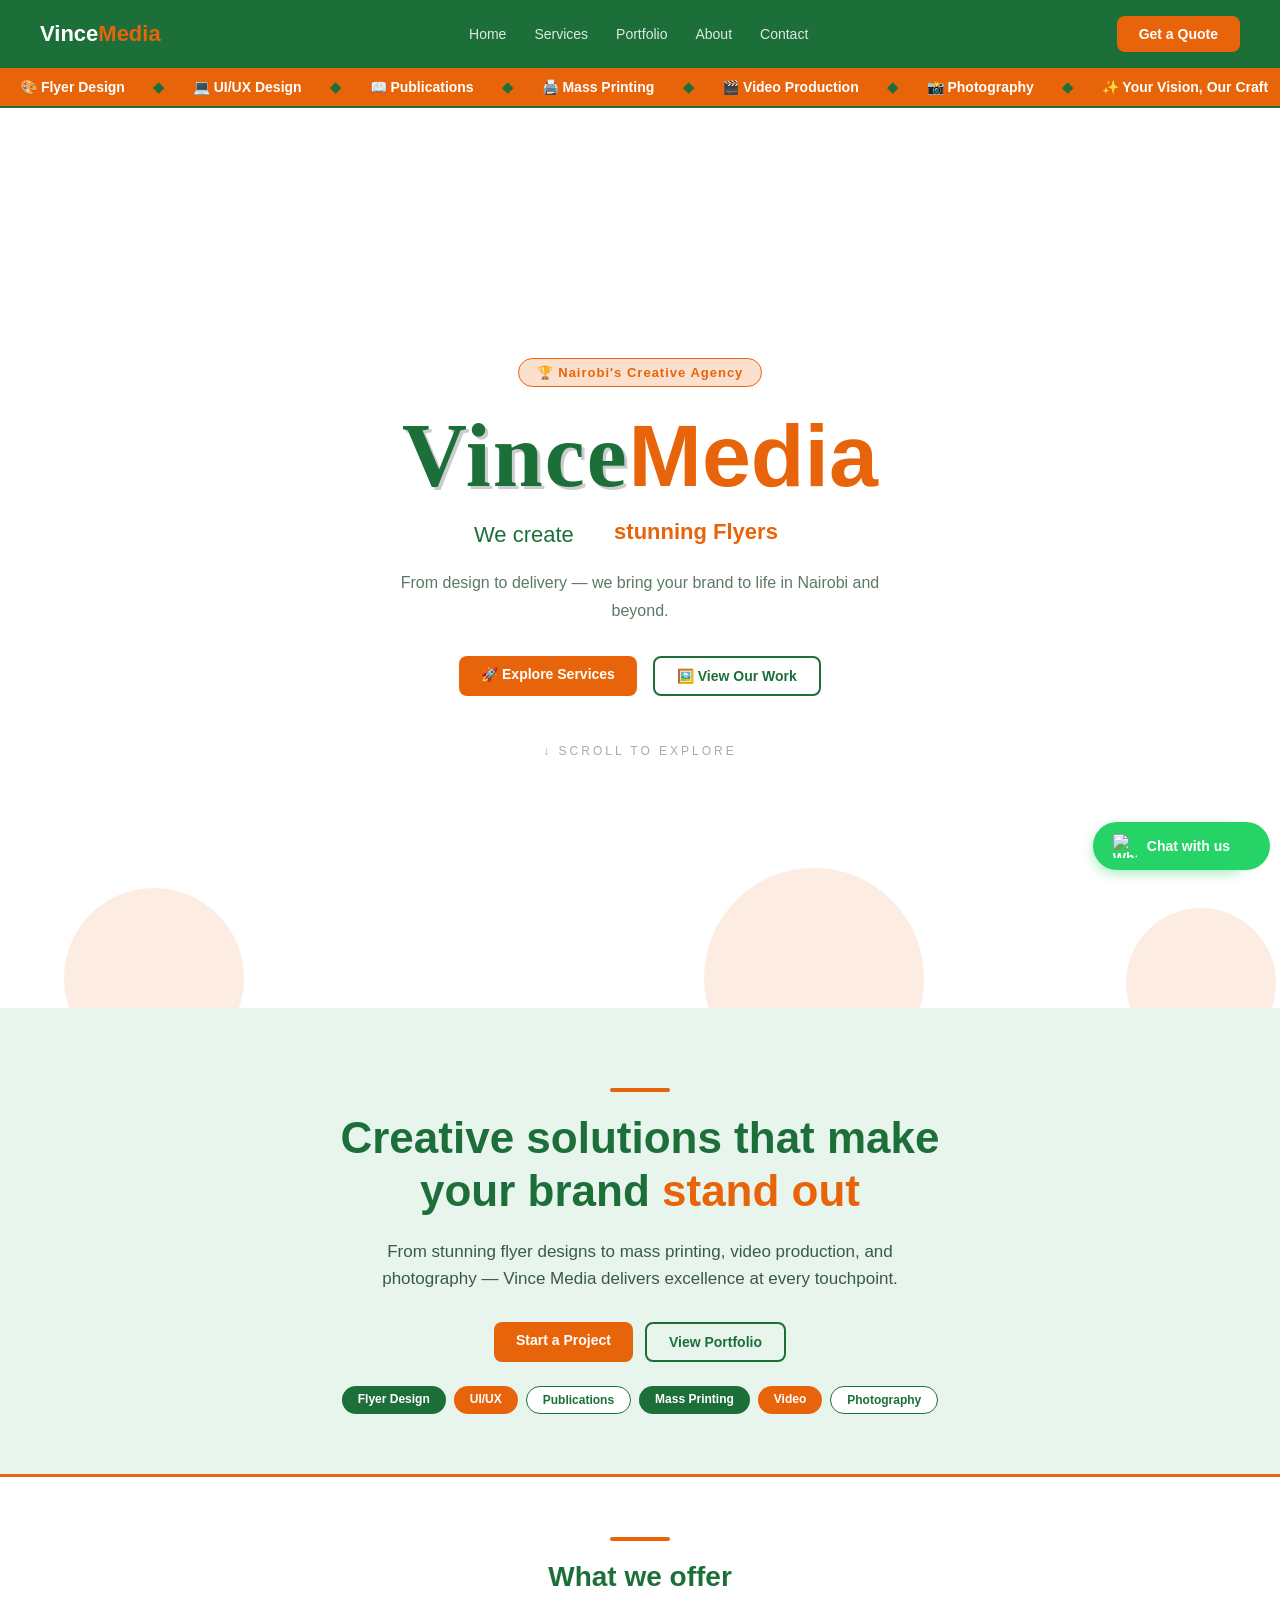
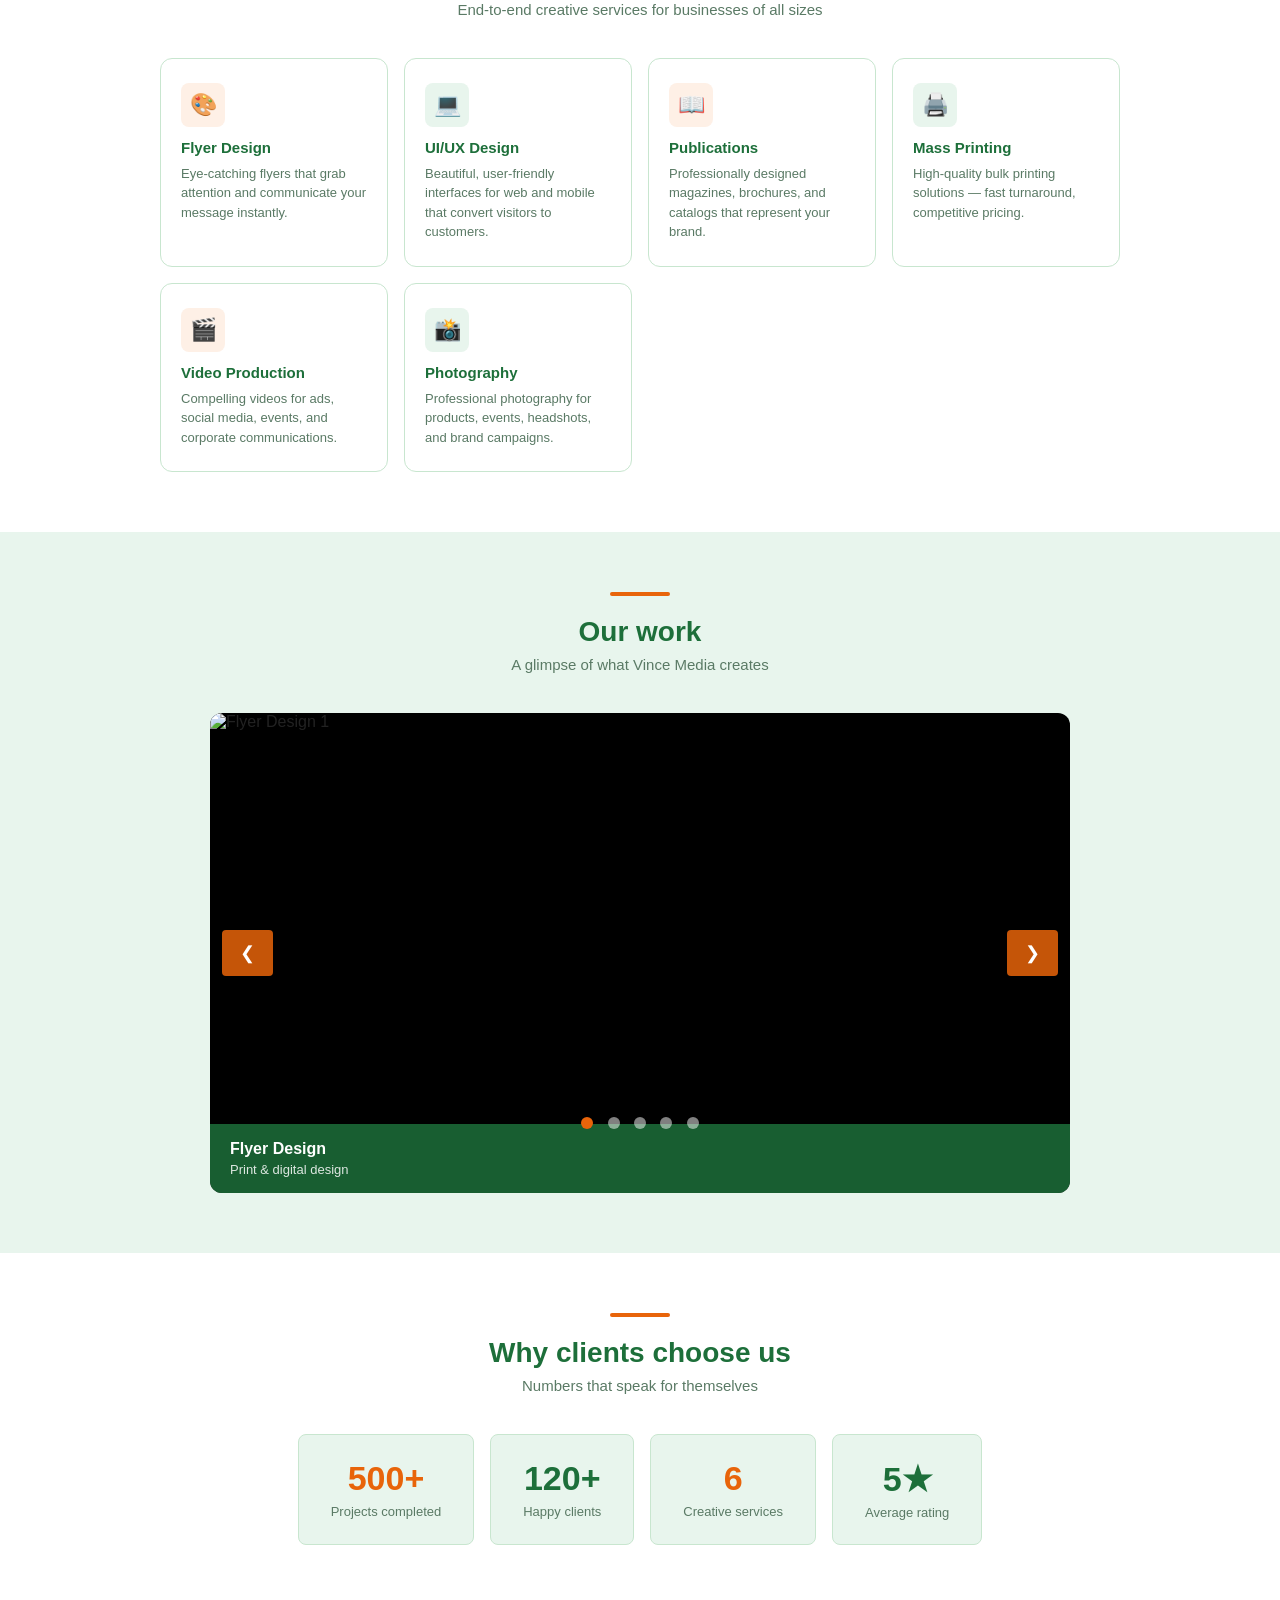
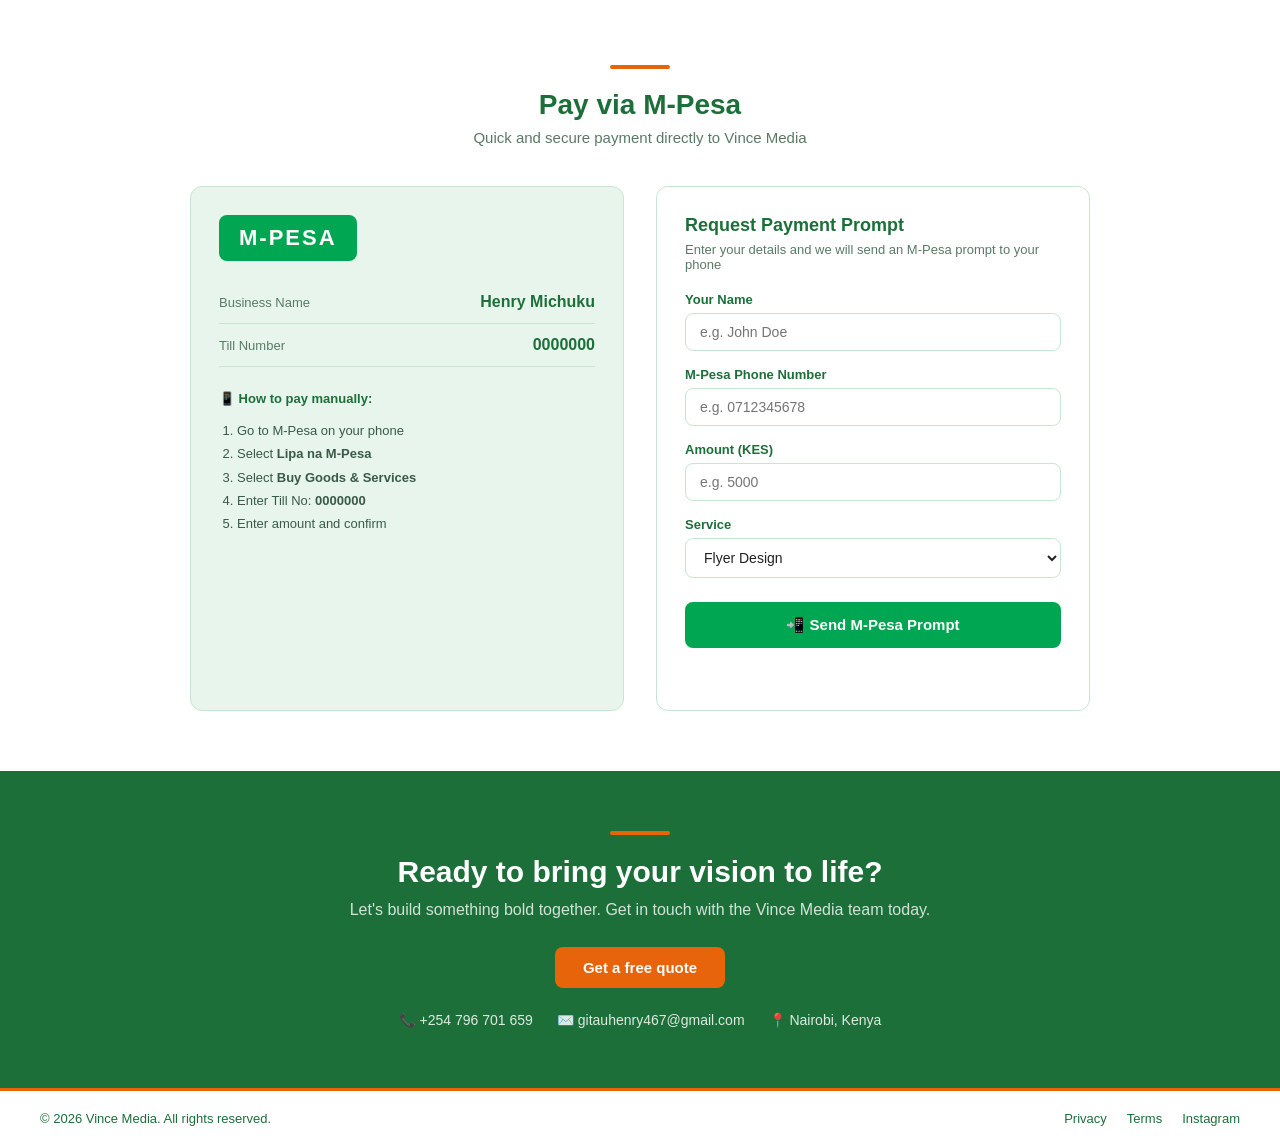
==== index.html @ d0857299 "Add files via upload" ====
<!DOCTYPE html>
<html lang="en">
<head>
  <meta charset="UTF-8" />
  <meta name="viewport" content="width=device-width, initial-scale=1.0" />
  <title>Vince Media</title>
  <link rel="stylesheet" href="style.css" />
</head>
<body>

  <!-- ========== NAVIGATION BAR ========== -->
  <nav class="nav">
    <div class="logo">Vince<span>Media</span></div>
    <div class="nav-links">
      <a href="#home">Home</a>
      <a href="#services">Services</a>
      <a href="#portfolio">Portfolio</a>
      <a href="#about">About</a>
      <a href="#contact">Contact</a>
    </div>
    <a href="#contact" class="btn-primary">Get a Quote</a>
  </nav>

  <!-- ========== MARQUEE STRIP ========== -->
  <div class="marquee-strip">
    <div class="marquee-track">
      <span>🎨 Flyer Design</span>
      <span class="dot">◆</span>
      <span>💻 UI/UX Design</span>
      <span class="dot">◆</span>
      <span>📖 Publications</span>
      <span class="dot">◆</span>
      <span>🖨️ Mass Printing</span>
      <span class="dot">◆</span>
      <span>🎬 Video Production</span>
      <span class="dot">◆</span>
      <span>📸 Photography</span>
      <span class="dot">◆</span>
      <span>✨ Your Vision, Our Craft</span>
      <span class="dot">◆</span>
      <span>🎨 Flyer Design</span>
      <span class="dot">◆</span>
      <span>💻 UI/UX Design</span>
      <span class="dot">◆</span>
      <span>📖 Publications</span>
      <span class="dot">◆</span>
      <span>🖨️ Mass Printing</span>
      <span class="dot">◆</span>
      <span>🎬 Video Production</span>
      <span class="dot">◆</span>
      <span>📸 Photography</span>
      <span class="dot">◆</span>
      <span>✨ Your Vision, Our Craft</span>
      <span class="dot">◆</span>
    </div>
  </div>

  <!-- ========== HOME SECTION ========== -->
  <section class="home-section" id="home">

    <!-- Floating animated circles in background -->
    <div class="bubble b1"></div>
    <div class="bubble b2"></div>
    <div class="bubble b3"></div>
    <div class="bubble b4"></div>
    <div class="bubble b5"></div>

    <div class="home-content">

      <!-- Animated badge -->
      <div class="home-badge">🏆 Nairobi's Creative Agency</div>

      <!-- Main title types itself out -->
      <h1 class="home-title">
        <span class="home-vince">Vince</span><span class="home-med">Media</span>
      </h1>

      <!-- Rotating words -->
      <p class="home-rotating">
        We create&nbsp;
        <span class="rotate-wrap">
          <span class="rotate-word active">stunning Flyers</span>
          <span class="rotate-word">bold UI Designs</span>
          <span class="rotate-word">beautiful Publications</span>
          <span class="rotate-word">quality Printing</span>
          <span class="rotate-word">amazing Videos</span>
          <span class="rotate-word">great Photography</span>
        </span>
      </p>

      <p class="home-sub">From design to delivery — we bring your brand to life in Nairobi and beyond.</p>

      <!-- Animated buttons -->
      <div class="home-btns">
        <a href="#services" class="btn-primary home-btn-animated">🚀 Explore Services</a>
        <a href="#portfolio" class="btn-outline-white">🖼️ View Our Work</a>
      </div>

      <!-- Scroll hint -->
      <div class="scroll-hint">↓ scroll to explore</div>

    </div>
  </section>

  <!-- ========== HERO SECTION ========== -->
  <section class="hero">
    <div class="divider"></div>
    <h1>Creative solutions that make your brand <em>stand out</em></h1>
    <p>From stunning flyer designs to mass printing, video production, and photography — Vince Media delivers excellence at every touchpoint.</p>
    <div class="hero-btns">
      <a href="#contact" class="btn-primary">Start a Project</a>
      <a href="#portfolio" class="btn-outline">View Portfolio</a>
    </div>
    <div class="tag-row">
      <span class="tag tag-green">Flyer Design</span>
      <span class="tag tag-orange">UI/UX</span>
      <span class="tag tag-outline">Publications</span>
      <span class="tag tag-green">Mass Printing</span>
      <span class="tag tag-orange">Video</span>
      <span class="tag tag-outline">Photography</span>
    </div>
  </section>

  <!-- ========== SERVICES SECTION ========== -->
  <section class="section" id="services">
    <div class="divider"></div>
    <h2 class="section-title">What we offer</h2>
    <p class="section-sub">End-to-end creative services for businesses of all sizes</p>
    <div class="services-grid">

      <div class="service-card">
        <div class="svc-icon svc-icon-orange">🎨</div>
        <h3>Flyer Design</h3>
        <p>Eye-catching flyers that grab attention and communicate your message instantly.</p>
      </div>

      <div class="service-card">
        <div class="svc-icon svc-icon-green">💻</div>
        <h3>UI/UX Design</h3>
        <p>Beautiful, user-friendly interfaces for web and mobile that convert visitors to customers.</p>
      </div>

      <div class="service-card">
        <div class="svc-icon svc-icon-orange">📖</div>
        <h3>Publications</h3>
        <p>Professionally designed magazines, brochures, and catalogs that represent your brand.</p>
      </div>

      <div class="service-card">
        <div class="svc-icon svc-icon-green">🖨️</div>
        <h3>Mass Printing</h3>
        <p>High-quality bulk printing solutions — fast turnaround, competitive pricing.</p>
      </div>

      <div class="service-card">
        <div class="svc-icon svc-icon-orange">🎬</div>
        <h3>Video Production</h3>
        <p>Compelling videos for ads, social media, events, and corporate communications.</p>
      </div>

      <div class="service-card">
        <div class="svc-icon svc-icon-green">📸</div>
        <h3>Photography</h3>
        <p>Professional photography for products, events, headshots, and brand campaigns.</p>
      </div>

    </div>
  </section>

  <!-- ========== PORTFOLIO SLIDESHOW SECTION ========== -->
  <section class="section-alt" id="portfolio">
    <div class="divider"></div>
    <h2 class="section-title">Our work</h2>
    <p class="section-sub">A glimpse of what Vince Media creates</p>

    <div class="slideshow-container">

      <div class="slide active">
        <img src="images/flyer1.png" alt="Flyer Design 1" />
        <div class="slide-caption">
          <h4>Flyer Design</h4>
          <p>Print &amp; digital design</p>
        </div>
      </div>

      <div class="slide">
        <img src="images/flyer2.png" alt="Flyer Design 2" />
        <div class="slide-caption">
          <h4>Flyer Design 2</h4>
          <p>Print &amp; digital design</p>
        </div>
      </div>

      <div class="slide">
        <img src="images/magazine1.png" alt="Magazine 1" />
        <div class="slide-caption">
          <h4>Magazine Publication</h4>
          <p>Publication design</p>
        </div>
      </div>

      <div class="slide">
        <img src="images/magazine2.png" alt="Magazine 2" />
        <div class="slide-caption">
          <h4>Magazine Edition 2</h4>
          <p>Publication design</p>
        </div>
      </div>

      <div class="slide">
        <img src="images/printing1.png" alt="Mass Printing" />
        <div class="slide-caption">
          <h4>Mass Printing</h4>
          <p>Bulk printing services</p>
        </div>
      </div>

      <!-- Left and Right arrows -->
      <button class="slide-btn slide-prev" onclick="changeSlide(-1)">&#10094;</button>
      <button class="slide-btn slide-next" onclick="changeSlide(1)">&#10095;</button>

      <!-- Dots navigation -->
      <div class="slide-dots">
        <span class="dot-ind active" onclick="goToSlide(0)"></span>
        <span class="dot-ind" onclick="goToSlide(1)"></span>
        <span class="dot-ind" onclick="goToSlide(2)"></span>
        <span class="dot-ind" onclick="goToSlide(3)"></span>
        <span class="dot-ind" onclick="goToSlide(4)"></span>
      </div>

    </div>
  </section>

  <!-- ========== STATS SECTION ========== -->
  <section class="section" id="about">
    <div class="divider"></div>
    <h2 class="section-title">Why clients choose us</h2>
    <p class="section-sub">Numbers that speak for themselves</p>
    <div class="stats">
      <div class="stat-card">
        <div class="stat-num" style="color:#E8640A;">500+</div>
        <div class="stat-label">Projects completed</div>
      </div>
      <div class="stat-card">
        <div class="stat-num" style="color:#1D6F3A;">120+</div>
        <div class="stat-label">Happy clients</div>
      </div>
      <div class="stat-card">
        <div class="stat-num" style="color:#E8640A;">6</div>
        <div class="stat-label">Creative services</div>
      </div>
      <div class="stat-card">
        <div class="stat-num" style="color:#1D6F3A;">5★</div>
        <div class="stat-label">Average rating</div>
      </div>
    </div>
  </section>

  <!-- ========== MPESA PAYMENT SECTION ========== -->
  <section class="section" id="pay">
    <div class="divider"></div>
    <h2 class="section-title">Pay via M-Pesa</h2>
    <p class="section-sub">Quick and secure payment directly to Vince Media</p>

    <div class="mpesa-container">

      <div class="mpesa-info">
        <div class="mpesa-logo">M-PESA</div>
        <div class="mpesa-detail">
          <span class="mpesa-label">Business Name</span>
          <span class="mpesa-value">Henry Michuku</span>
        </div>
        <div class="mpesa-detail">
          <span class="mpesa-label">Till Number</span>
          <span class="mpesa-value">0000000</span>
        </div>
        <div class="mpesa-steps">
          <p>📱 How to pay manually:</p>
          <ol>
            <li>Go to M-Pesa on your phone</li>
            <li>Select <strong>Lipa na M-Pesa</strong></li>
            <li>Select <strong>Buy Goods &amp; Services</strong></li>
            <li>Enter Till No: <strong>0000000</strong></li>
            <li>Enter amount and confirm</li>
          </ol>
        </div>
      </div>

      <div class="mpesa-form">
        <h3>Request Payment Prompt</h3>
        <p>Enter your details and we will send an M-Pesa prompt to your phone</p>

        <div class="form-group">
          <label>Your Name</label>
          <input type="text" id="pay-name" placeholder="e.g. John Doe" />
        </div>

        <div class="form-group">
          <label>M-Pesa Phone Number</label>
          <input type="tel" id="pay-phone" placeholder="e.g. 0712345678" />
        </div>

        <div class="form-group">
          <label>Amount (KES)</label>
          <input type="number" id="pay-amount" placeholder="e.g. 5000" />
        </div>

        <div class="form-group">
          <label>Service</label>
          <select id="pay-service">
            <option>Flyer Design</option>
            <option>UI/UX Design</option>
            <option>Publications</option>
            <option>Mass Printing</option>
            <option>Video Production</option>
            <option>Photography</option>
            <option>Other</option>
          </select>
        </div>

        <button class="btn-pay" onclick="sendPayment()">📲 Send M-Pesa Prompt</button>
        <div id="pay-msg" class="pay-msg"></div>
      </div>

    </div>
  </section>

  <!-- ========== CONTACT / CTA SECTION ========== -->
  <section class="cta" id="contact">
    <div class="divider" style="background:#E8640A;"></div>
    <h2>Ready to bring your vision to life?</h2>
    <p>Let's build something bold together. Get in touch with the Vince Media team today.</p>
    <a href="mailto:gitauhenry467@gmail.com" class="btn-primary" style="font-size:15px; padding:12px 28px;">Get a free quote</a>
    <div class="contact-row">
      <div class="contact-item">📞 +254 796 701 659</div>
      <div class="contact-item">✉️ gitauhenry467@gmail.com</div>
      <div class="contact-item">📍 Nairobi, Kenya</div>
    </div>
  </section>

  <!-- ========== FOOTER ========== -->
  <footer class="footer">
    <p>© 2026 Vince Media. All rights reserved.</p>
    <div class="footer-links">
      <a href="#">Privacy</a>
      <a href="#">Terms</a>
      <a href="#">Instagram</a>
    </div>
  </footer>

  <!-- ========== WHATSAPP FLOATING BUTTON ========== -->
  <a class="whatsapp-btn" href="https://wa.me/254796701659?text=Hello%20Vince%20Media!%20I%20would%20like%20to%20inquire%20about%20your%20services." target="_blank">
    <img src="https://upload.wikimedia.org/wikipedia/commons/6/6b/WhatsApp.svg" alt="WhatsApp" />
    <span>Chat with us</span>
  </a>

  <!-- ========== JAVASCRIPT ========== -->
  <script>

    /* ---- ROTATING WORDS ON HOME ---- */
    var words = document.querySelectorAll(".rotate-word");
    var wordIndex = 0;
    setInterval(function() {
      words[wordIndex].classList.remove("active");
      wordIndex = (wordIndex + 1) % words.length;
      words[wordIndex].classList.add("active");
    }, 2000);

    /* ---- SLIDESHOW ---- */
    var currentSlide = 0;
    var slides = document.querySelectorAll(".slide");
    var dots   = document.querySelectorAll(".dot-ind");
    var timer  = setInterval(function(){ changeSlide(1); }, 5000);

    function showSlide(n) {
      slides.forEach(function(s){ s.classList.remove("active"); });
      dots.forEach(function(d){ d.classList.remove("active"); });
      if (n >= slides.length) currentSlide = 0;
      if (n < 0) currentSlide = slides.length - 1;
      slides[currentSlide].classList.add("active");
      dots[currentSlide].classList.add("active");
    }

    function changeSlide(direction) {
      currentSlide += direction;
      showSlide(currentSlide);
      clearInterval(timer);
      timer = setInterval(function(){ changeSlide(1); }, 5000);
    }

    function goToSlide(n) {
      currentSlide = n;
      showSlide(currentSlide);
      clearInterval(timer);
      timer = setInterval(function(){ changeSlide(1); }, 5000);
    }

    /* ---- MPESA FORM ---- */
    function sendPayment() {
      var name    = document.getElementById("pay-name").value.trim();
      var phone   = document.getElementById("pay-phone").value.trim();
      var amount  = document.getElementById("pay-amount").value.trim();
      var service = document.getElementById("pay-service").value;
      var msg     = document.getElementById("pay-msg");

      if (!name || !phone || !amount) {
        msg.style.color = "#E8640A";
        msg.innerHTML = "Please fill in all fields.";
        return;
      }
      if (phone.length < 9) {
        msg.style.color = "#E8640A";
        msg.innerHTML = "Please enter a valid phone number.";
        return;
      }
      if (amount < 1) {
        msg.style.color = "#E8640A";
        msg.innerHTML = "Please enter a valid amount.";
        return;
      }
      msg.style.color = "#1D6F3A";
      msg.innerHTML = "Sending M-Pesa prompt to " + phone + "... please wait.";
      setTimeout(function() {
        msg.innerHTML = "Prompt sent! Check your phone (" + phone + ") and enter your M-Pesa PIN to pay KES " + Number(amount).toLocaleString() + " for " + service + ".";
      }, 2000);
    }

  </script>

</body>
</html>
---- style.css ----
/* =============================================
   VINCE MEDIA - style.css
   Colors:
     Green  → #1D6F3A
     Orange → #E8640A
     White  → #ffffff
============================================= */

/* ---------- RESET & BASE ---------- */
* {
  margin: 0;
  padding: 0;
  box-sizing: border-box;
}

body {
  font-family: Arial, sans-serif;
  color: #222;
  background: #fff;
}

a {
  text-decoration: none;
  color: inherit;
}

/* ---------- REUSABLE BUTTONS ---------- */
.btn-primary {
  background: #E8640A;       /* orange */
  color: #fff;
  padding: 10px 22px;
  border-radius: 8px;
  font-size: 14px;
  font-weight: bold;
  cursor: pointer;
  border: none;
  display: inline-block;
}

.btn-primary:hover {
  background: #cf570a;       /* slightly darker orange on hover */
}

.btn-outline {
  background: transparent;
  border: 2px solid #1D6F3A; /* green border */
  color: #1D6F3A;
  padding: 10px 22px;
  border-radius: 8px;
  font-size: 14px;
  font-weight: bold;
  cursor: pointer;
  display: inline-block;
}

.btn-outline:hover {
  background: #E8F5ED;       /* light green background on hover */
}

/* ---------- NAVIGATION ---------- */
.nav {
  display: flex;
  justify-content: space-between;
  align-items: center;
  padding: 16px 40px;
  background: #1D6F3A;       /* green navbar */
  position: sticky;
  top: 0;
  z-index: 100;
}

/* ---------- LOGO ---------- */
.logo {
  font-size: 22px;
  font-weight: bold;
  color: #fff;
}

.logo span {
  color: #E8640A;
}

.nav-links {
  display: flex;
  gap: 28px;
}

.nav-links a {
  font-size: 14px;
  color: rgba(255,255,255,0.85);
}

.nav-links a:hover {
  color: #E8640A;            /* orange on hover */
}

/* ---------- ORANGE DIVIDER BAR ---------- */
.divider {
  width: 60px;
  height: 4px;
  background: #E8640A;
  border-radius: 2px;
  margin: 0 auto 20px;
}

/* ---------- HERO SECTION ---------- */
.hero {
  padding: 80px 40px 60px;
  text-align: center;
  background: #E8F5ED;       /* light green background */
  border-bottom: 3px solid #E8640A;
}

.hero h1 {
  font-size: 44px;
  font-weight: bold;
  line-height: 1.2;
  max-width: 700px;
  margin: 0 auto 20px;
  color: #1D6F3A;            /* green heading */
}

.hero h1 em {
  font-style: normal;
  color: #E8640A;            /* orange highlight word */
}

.hero p {
  font-size: 17px;
  color: #3a5a47;
  max-width: 520px;
  margin: 0 auto 30px;
  line-height: 1.6;
}

.hero-btns {
  display: flex;
  gap: 12px;
  justify-content: center;
  flex-wrap: wrap;
  margin-bottom: 24px;
}

/* ---------- SERVICE TAGS ---------- */
.tag-row {
  display: flex;
  gap: 8px;
  justify-content: center;
  flex-wrap: wrap;
}

.tag {
  padding: 6px 16px;
  border-radius: 999px;
  font-size: 12px;
  font-weight: bold;
}

.tag-green {
  background: #1D6F3A;
  color: #fff;
}

.tag-orange {
  background: #E8640A;
  color: #fff;
}

.tag-outline {
  background: #fff;
  border: 1.5px solid #1D6F3A;
  color: #1D6F3A;
}

/* ---------- SECTION BASE STYLES ---------- */
.section {
  padding: 60px 40px;
  background: #fff;
}

.section-alt {
  padding: 60px 40px;
  background: #E8F5ED;       /* light green for alternate sections */
}

.section-title {
  font-size: 28px;
  font-weight: bold;
  text-align: center;
  margin-bottom: 8px;
  color: #1D6F3A;
}

.section-sub {
  text-align: center;
  color: #5a7a65;
  font-size: 15px;
  margin-bottom: 40px;
}

/* ---------- SERVICES GRID ---------- */
.services-grid {
  display: grid;
  grid-template-columns: repeat(auto-fit, minmax(200px, 1fr));
  gap: 16px;
  max-width: 960px;
  margin: 0 auto;
}

.service-card {
  background: #fff;
  border: 1.5px solid #c8e6cf;
  border-radius: 12px;
  padding: 24px 20px;
  transition: border-color 0.2s;
}

.service-card:hover {
  border-color: #E8640A;     /* orange border on hover */
}

.svc-icon {
  width: 44px;
  height: 44px;
  border-radius: 8px;
  display: flex;
  align-items: center;
  justify-content: center;
  font-size: 22px;
  margin-bottom: 12px;
}

.svc-icon-green {
  background: #E8F5ED;       /* light green icon background */
}

.svc-icon-orange {
  background: #FEF0E6;       /* light orange icon background */
}

.service-card h3 {
  font-size: 15px;
  font-weight: bold;
  margin-bottom: 8px;
  color: #1D6F3A;
}

.service-card p {
  font-size: 13px;
  color: #5a7a65;
  line-height: 1.5;
}

/* ---------- PORTFOLIO GRID ---------- */
.portfolio-grid {
  display: grid;
  grid-template-columns: repeat(auto-fit, minmax(200px, 1fr));
  gap: 16px;
  max-width: 960px;
  margin: 0 auto;
}

.port-card {
  border-radius: 12px;
  overflow: hidden;
  border: 1px solid #c8e6cf;
  background: #fff;
}

.port-img {
  height: 130px;
  display: flex;
  align-items: center;
  justify-content: center;
  font-size: 40px;
}

.port-info {
  padding: 14px;
}

.port-info h4 {
  font-size: 14px;
  font-weight: bold;
  color: #1D6F3A;
  margin-bottom: 4px;
}

.port-info p {
  font-size: 12px;
  color: #5a7a65;
}

/* ---------- STATS SECTION ---------- */
.stats {
  display: flex;
  gap: 16px;
  justify-content: center;
  flex-wrap: wrap;
  max-width: 700px;
  margin: 0 auto;
}

.stat-card {
  background: #E8F5ED;
  border: 1.5px solid #c8e6cf;
  border-radius: 8px;
  padding: 24px 32px;
  text-align: center;
  min-width: 140px;
}

.stat-num {
  font-size: 34px;
  font-weight: bold;
}

.stat-label {
  font-size: 13px;
  color: #5a7a65;
  margin-top: 6px;
}

/* ---------- CTA / CONTACT SECTION ---------- */
.cta {
  background: #1D6F3A;       /* dark green background */
  color: #fff;
  text-align: center;
  padding: 60px 40px;
}

.cta h2 {
  font-size: 30px;
  font-weight: bold;
  margin-bottom: 12px;
  color: #fff;
}

.cta p {
  color: rgba(255,255,255,0.8);
  font-size: 16px;
  margin-bottom: 28px;
}

.contact-row {
  display: flex;
  gap: 24px;
  justify-content: center;
  flex-wrap: wrap;
  margin-top: 24px;
}

.contact-item {
  font-size: 14px;
  color: rgba(255,255,255,0.85);
}

/* ---------- FOOTER ---------- */
.footer {
  padding: 20px 40px;
  border-top: 3px solid #E8640A;
  background: #fff;
  display: flex;
  justify-content: space-between;
  align-items: center;
  flex-wrap: wrap;
  gap: 8px;
}

.footer p {
  font-size: 13px;
  color: #1D6F3A;
}

.footer-links {
  display: flex;
  gap: 20px;
}

.footer-links a {
  font-size: 13px;
  color: #1D6F3A;
}

.footer-links a:hover {
  color: #E8640A;
}


/* ---------- MARQUEE SCROLLING STRIP ---------- */

/* The outer container — clips the overflowing text */
.marquee-strip {
  background: #E8640A;       /* orange background */
  overflow: hidden;           /* hides text outside the box */
  white-space: nowrap;        /* keeps all text on one line */
  padding: 10px 0;
  border-bottom: 2px solid #1D6F3A;
}

/* The inner track that actually moves */
.marquee-track {
  display: inline-block;
  animation: scroll-left 25s linear infinite; /* scrolls forever */
}

/* Each word/phrase in the strip */
.marquee-track span {
  font-size: 14px;
  font-weight: bold;
  color: #fff;
  padding: 0 20px;
}

/* The diamond separator between items */
.marquee-track .dot {
  color: #1D6F3A;            /* green diamond */
  padding: 0 4px;
}

/* The actual scroll animation — moves from right (0%) to left (-50%) */
@keyframes scroll-left {
  0%   { transform: translateX(0); }
  100% { transform: translateX(-50%); }
}

/* Pause scrolling when mouse hovers over it */
.marquee-strip:hover .marquee-track {
  animation-play-state: paused;
}


/* ---------- PORTFOLIO IMAGE STYLES ---------- */

/* Makes the image fill the card perfectly */
.port-img {
  position: relative;        /* needed so placeholder sits inside */
  background: #E8F5ED;       /* light green shown while image loads */
}

.port-img img {
  width: 100%;               /* stretch to full width of card */
  height: 100%;              /* stretch to full height */
  object-fit: cover;         /* crop image to fit without stretching */
  display: block;
  position: absolute;        /* sits on top of the placeholder */
  top: 0;
  left: 0;
}

/* The emoji shown BEHIND the image (fallback if image missing) */
.port-placeholder {
  width: 100%;
  height: 100%;
  display: flex;
  align-items: center;
  justify-content: center;
  font-size: 40px;
}

/* Smooth zoom effect when hovering over a portfolio card */
.port-card:hover .port-img img {
  transform: scale(1.05);
  transition: transform 0.3s ease;
}

/* Overlay text on hover */
.port-card {
  position: relative;
  overflow: hidden;
}

.port-card:hover .port-info h4 {
  color: #E8640A;            /* title turns orange on hover */
  transition: color 0.2s;
}


/* ---------- WHATSAPP FLOATING BUTTON ---------- */

/* The floating button fixed at bottom right of screen */
.whatsapp-btn {
  position: fixed;           /* stays in place even when scrolling */
  bottom: 30px;              /* 30px from bottom of screen */
  right: 30px;               /* 30px from right of screen */
  background: #25D366;       /* official WhatsApp green */
  color: #fff;
  display: flex;
  align-items: center;
  gap: 10px;
  padding: 12px 20px;
  border-radius: 999px;      /* fully rounded pill shape */
  text-decoration: none;
  font-size: 14px;
  font-weight: bold;
  box-shadow: 0 4px 12px rgba(37, 211, 102, 0.4);
  z-index: 999;              /* sits on top of everything */
  transition: transform 0.2s, box-shadow 0.2s;
}

/* WhatsApp icon inside the button */
.whatsapp-btn img {
  width: 24px;
  height: 24px;
}

/* Grows slightly when hovered */
.whatsapp-btn:hover {
  transform: scale(1.05);
  box-shadow: 0 6px 20px rgba(37, 211, 102, 0.5);
}

/* Pulse animation to grab attention */
.whatsapp-btn::before {
  content: '';
  position: absolute;
  width: 100%;
  height: 100%;
  border-radius: 999px;
  background: #25D366;
  z-index: -1;
  animation: pulse 2s infinite;
}

@keyframes pulse {
  0%   { transform: scale(1);   opacity: 0.7; }
  70%  { transform: scale(1.3); opacity: 0;   }
  100% { transform: scale(1.3); opacity: 0;   }
}


/* ---------- MPESA PAYMENT SECTION ---------- */

.mpesa-container {
  display: grid;
  grid-template-columns: 1fr 1fr;  /* two equal columns */
  gap: 32px;
  max-width: 900px;
  margin: 0 auto;
}

/* LEFT side — payment info */
.mpesa-info {
  background: #E8F5ED;
  border: 1.5px solid #c8e6cf;
  border-radius: 12px;
  padding: 28px;
}

/* M-PESA logo badge */
.mpesa-logo {
  background: #00A651;           /* official M-Pesa green */
  color: #fff;
  font-size: 22px;
  font-weight: bold;
  padding: 10px 20px;
  border-radius: 8px;
  display: inline-block;
  margin-bottom: 20px;
  letter-spacing: 2px;
}

.mpesa-detail {
  display: flex;
  justify-content: space-between;
  align-items: center;
  padding: 12px 0;
  border-bottom: 1px solid #c8e6cf;
}

.mpesa-label {
  font-size: 13px;
  color: #5a7a65;
}

.mpesa-value {
  font-size: 16px;
  font-weight: bold;
  color: #1D6F3A;
}

.mpesa-steps {
  margin-top: 20px;
  font-size: 13px;
  color: #3a5a47;
  line-height: 1.8;
}

.mpesa-steps p {
  font-weight: bold;
  margin-bottom: 8px;
  color: #1D6F3A;
}

.mpesa-steps ol {
  padding-left: 18px;
}

/* RIGHT side — payment form */
.mpesa-form {
  background: #fff;
  border: 1.5px solid #c8e6cf;
  border-radius: 12px;
  padding: 28px;
}

.mpesa-form h3 {
  font-size: 18px;
  font-weight: bold;
  color: #1D6F3A;
  margin-bottom: 6px;
}

.mpesa-form p {
  font-size: 13px;
  color: #5a7a65;
  margin-bottom: 20px;
}

/* Each form field group */
.form-group {
  margin-bottom: 16px;
}

.form-group label {
  display: block;
  font-size: 13px;
  font-weight: bold;
  color: #1D6F3A;
  margin-bottom: 6px;
}

.form-group input,
.form-group select {
  width: 100%;
  padding: 10px 14px;
  border: 1.5px solid #c8e6cf;
  border-radius: 8px;
  font-size: 14px;
  color: #222;
  background: #fff;
  outline: none;
}

.form-group input:focus,
.form-group select:focus {
  border-color: #1D6F3A;         /* green border when typing */
}

/* Pay button */
.btn-pay {
  width: 100%;
  background: #00A651;           /* M-Pesa green */
  color: #fff;
  padding: 14px;
  border: none;
  border-radius: 8px;
  font-size: 15px;
  font-weight: bold;
  cursor: pointer;
  margin-top: 8px;
  transition: background 0.2s;
}

.btn-pay:hover {
  background: #007a3d;
}

/* Success / error message */
.pay-msg {
  margin-top: 14px;
  font-size: 13px;
  line-height: 1.6;
  min-height: 20px;
}

/* Stack on small screens */
@media (max-width: 600px) {
  .mpesa-container {
    grid-template-columns: 1fr;
  }
}


/* ---------- PORTFOLIO SLIDESHOW ---------- */

.slideshow-container {
  position: relative;
  max-width: 860px;
  margin: 0 auto;
  border-radius: 12px;
  overflow: hidden;
  background: #000;
  height: 480px;              /* fixed height for the slideshow */
}

/* Each slide — hidden by default */
.slide {
  display: none;              /* hidden */
  width: 100%;
  height: 100%;
  position: absolute;
  top: 0;
  left: 0;
}

/* Active slide — shown */
.slide.active {
  display: block;
  animation: fadeIn 0.8s ease; /* smooth fade when switching */
}

@keyframes fadeIn {
  from { opacity: 0; }
  to   { opacity: 1; }
}

/* Image inside each slide */
.slide img {
  width: 100%;
  height: 100%;
  object-fit: cover;          /* fills the box without stretching */
}

/* Caption bar at the bottom of image */
.slide-caption {
  position: absolute;
  bottom: 0;
  left: 0;
  width: 100%;
  background: rgba(29, 111, 58, 0.85); /* semi-transparent green */
  color: #fff;
  padding: 16px 20px;
}

.slide-caption h4 {
  font-size: 16px;
  font-weight: bold;
  margin-bottom: 4px;
}

.slide-caption p {
  font-size: 13px;
  color: rgba(255,255,255,0.85);
}

/* Left and right arrow buttons */
.slide-btn {
  position: absolute;
  top: 50%;
  transform: translateY(-50%);
  background: rgba(232, 100, 10, 0.85); /* orange */
  color: #fff;
  border: none;
  padding: 12px 18px;
  font-size: 18px;
  cursor: pointer;
  border-radius: 4px;
  z-index: 10;
  transition: background 0.2s;
}

.slide-btn:hover {
  background: #cf570a;
}

.slide-prev { left: 12px; }  /* left arrow position */
.slide-next { right: 12px; } /* right arrow position */

/* Dots at the bottom */
.slide-dots {
  position: absolute;
  bottom: 60px;
  width: 100%;
  text-align: center;
  z-index: 10;
}

.dot-ind {
  display: inline-block;
  width: 12px;
  height: 12px;
  background: rgba(255,255,255,0.5);
  border-radius: 50%;
  margin: 0 5px;
  cursor: pointer;
  transition: background 0.3s;
}

.dot-ind.active {
  background: #E8640A;        /* orange active dot */
}

/* Shrink slideshow on small screens */
@media (max-width: 600px) {
  .slideshow-container {
    height: 280px;
  }
}


/* ---------- HOME SECTION ---------- */

.home-section {
  position: relative;
  min-height: 100vh;          /* full screen height */
  background: linear-gradient(135deg, #0d3d1f 0%, #1D6F3A 50%, #2a5a1a 100%);
  display: flex;
  align-items: center;
  justify-content: center;
  text-align: center;
  overflow: hidden;
}

/* Subtle pattern overlay */
.home-overlay {
  position: absolute;
  top: 0; left: 0;
  width: 100%; height: 100%;
  background: repeating-linear-gradient(
    45deg,
    transparent,
    transparent 40px,
    rgba(232,100,10,0.04) 40px,
    rgba(232,100,10,0.04) 80px
  );
}

.home-content {
  position: relative;
  z-index: 2;
  padding: 40px 20px;
  max-width: 800px;
}

/* Big logo on home page */
.home-logo-big {
  margin-bottom: 20px;
  line-height: 1;
}

.home-vince {
  font-family: 'Playfair Display', serif;
  font-size: 90px;
  font-weight: 900;
  color: #fff;
  display: block;
  letter-spacing: 2px;
  text-shadow: 3px 3px 0px rgba(0,0,0,0.2);
}

.home-media {
  font-family: 'Montserrat', sans-serif;
  font-size: 38px;
  font-weight: 900;
  color: #E8640A;
  display: block;
  letter-spacing: 18px;
  text-transform: uppercase;
}

.home-tagline {
  font-family: 'Raleway', sans-serif;
  font-size: 22px;
  font-weight: 800;
  color: #E8640A;
  letter-spacing: 6px;
  text-transform: uppercase;
  margin: 16px 0 12px;
}

.home-sub {
  font-size: 16px;
  color: rgba(255,255,255,0.8);
  max-width: 520px;
  margin: 0 auto 32px;
  line-height: 1.7;
}

.home-btns {
  display: flex;
  gap: 16px;
  justify-content: center;
  flex-wrap: wrap;
}

/* White outline button for home section */
.btn-outline-white {
  background: transparent;
  border: 2px solid #fff;
  color: #fff;
  padding: 10px 22px;
  border-radius: 8px;
  font-size: 14px;
  font-weight: bold;
  cursor: pointer;
  display: inline-block;
  transition: background 0.2s;
}

.btn-outline-white:hover {
  background: rgba(255,255,255,0.15);
}

/* Scroll down hint */
.home-section::after {
  content: '↓ scroll';
  position: absolute;
  bottom: 24px;
  left: 50%;
  transform: translateX(-50%);
  font-size: 12px;
  color: rgba(255,255,255,0.5);
  letter-spacing: 3px;
  animation: bounce 2s infinite;
}

@keyframes bounce {
  0%, 100% { transform: translateX(-50%) translateY(0); }
  50%       { transform: translateX(-50%) translateY(6px); }
}

/* Responsive — shrink on phones */
@media (max-width: 600px) {
  .home-vince { font-size: 56px; }
  .home-media { font-size: 24px; letter-spacing: 10px; }
  .home-tagline { font-size: 16px; letter-spacing: 3px; }
}


/* ============================================
   HOME SECTION — LIVELY & ANIMATED
============================================ */

.home-section {
  position: relative;
  min-height: 100vh;
  background: #ffffff;
  display: flex;
  align-items: center;
  justify-content: center;
  text-align: center;
  overflow: hidden;
}

/* ---- Floating bubbles in background ---- */
.bubble {
  position: absolute;
  border-radius: 50%;
  opacity: 0.12;
  animation: floatUp 8s infinite ease-in-out;
}

.b1 { width: 180px; height: 180px; background: #E8640A; bottom: -60px; left: 5%;  animation-duration: 7s;  animation-delay: 0s; }
.b2 { width: 120px; height: 120px; background: #fff;    bottom: -40px; left: 25%; animation-duration: 9s;  animation-delay: 1s; }
.b3 { width: 220px; height: 220px; background: #E8640A; bottom: -80px; left: 55%; animation-duration: 11s; animation-delay: 2s; }
.b4 { width: 80px;  height: 80px;  background: #fff;    bottom: -30px; left: 75%; animation-duration: 6s;  animation-delay: 0.5s; }
.b5 { width: 150px; height: 150px; background: #E8640A; bottom: -50px; left: 88%; animation-duration: 8s;  animation-delay: 3s; }

@keyframes floatUp {
  0%   { transform: translateY(0)    rotate(0deg); }
  50%  { transform: translateY(-320px) rotate(180deg); }
  100% { transform: translateY(-640px) rotate(360deg); opacity: 0; }
}

/* ---- Main content box ---- */
.home-content {
  position: relative;
  z-index: 2;
  padding: 40px 20px;
  max-width: 820px;
}

/* ---- Animated badge ---- */
.home-badge {
  display: inline-block;
  background: rgba(232,100,10,0.2);
  border: 1.5px solid #E8640A;
  color: #E8640A;
  font-size: 13px;
  font-weight: bold;
  padding: 6px 18px;
  border-radius: 999px;
  margin-bottom: 24px;
  letter-spacing: 1px;
  animation: fadeSlideDown 0.8s ease both;
}

/* ---- Big title ---- */
.home-title {
  font-size: 88px;
  font-weight: 900;
  line-height: 1;
  margin-bottom: 16px;
  animation: fadeSlideDown 1s ease 0.2s both;
}

.home-vince {
  color: #1D6F3A;
  display: inline;
}

.home-med {
  color: #E8640A;
  display: inline;
}

/* ---- Rotating words line ---- */
.home-rotating {
  font-size: 22px;
  color: #1D6F3A;
  margin-bottom: 16px;
  animation: fadeSlideDown 1s ease 0.4s both;
  min-height: 36px;
  display: flex;
  align-items: center;
  justify-content: center;
  flex-wrap: wrap;
  gap: 6px;
}

.rotate-wrap {
  position: relative;
  display: inline-block;
  min-width: 220px;
  height: 32px;
  overflow: hidden;
  vertical-align: middle;
}

.rotate-word {
  position: absolute;
  left: 0;
  width: 100%;
  color: #E8640A;
  font-weight: bold;
  font-size: 22px;
  opacity: 0;
  transform: translateY(20px);
  transition: all 0.5s ease;
}

.rotate-word.active {
  opacity: 1;
  transform: translateY(0);
}

/* ---- Sub text ---- */
.home-sub {
  font-size: 16px;
  color: #5a7a65;
  max-width: 500px;
  margin: 0 auto 32px;
  line-height: 1.7;
  animation: fadeSlideDown 1s ease 0.6s both;
}

/* ---- Buttons ---- */
.home-btns {
  display: flex;
  gap: 16px;
  justify-content: center;
  flex-wrap: wrap;
  animation: fadeSlideDown 1s ease 0.8s both;
}

/* Pulse animation on main button */
.home-btn-animated {
  animation: fadeSlideDown 1s ease 0.8s both, pulse-btn 2.5s infinite 2s;
}

@keyframes pulse-btn {
  0%   { box-shadow: 0 0 0 0 rgba(232,100,10,0.5); }
  70%  { box-shadow: 0 0 0 12px rgba(232,100,10,0); }
  100% { box-shadow: 0 0 0 0 rgba(232,100,10,0); }
}

/* White outline button */
.btn-outline-white {
  background: transparent;
  border: 2px solid #1D6F3A;
  color: #1D6F3A;
  padding: 10px 22px;
  border-radius: 8px;
  font-size: 14px;
  font-weight: bold;
  cursor: pointer;
  display: inline-block;
  transition: background 0.2s, border-color 0.2s;
}

.btn-outline-white:hover {
  background: #E8F5ED;
  border-color: #1D6F3A;
}

/* ---- Scroll hint ---- */
.scroll-hint {
  margin-top: 48px;
  font-size: 12px;
  color: #aaa;
  letter-spacing: 3px;
  text-transform: uppercase;
  animation: bounce-hint 2s infinite 1.5s, fadeSlideDown 1s ease 1s both;
}

@keyframes bounce-hint {
  0%, 100% { transform: translateY(0); }
  50%       { transform: translateY(7px); }
}

/* ---- Entrance animations ---- */
@keyframes fadeSlideDown {
  from { opacity: 0; transform: translateY(-20px); }
  to   { opacity: 1; transform: translateY(0); }
}

/* ---- Responsive ---- */
@media (max-width: 600px) {
  .home-title  { font-size: 52px; }
  .home-rotating { font-size: 17px; }
  .rotate-word   { font-size: 17px; }
}
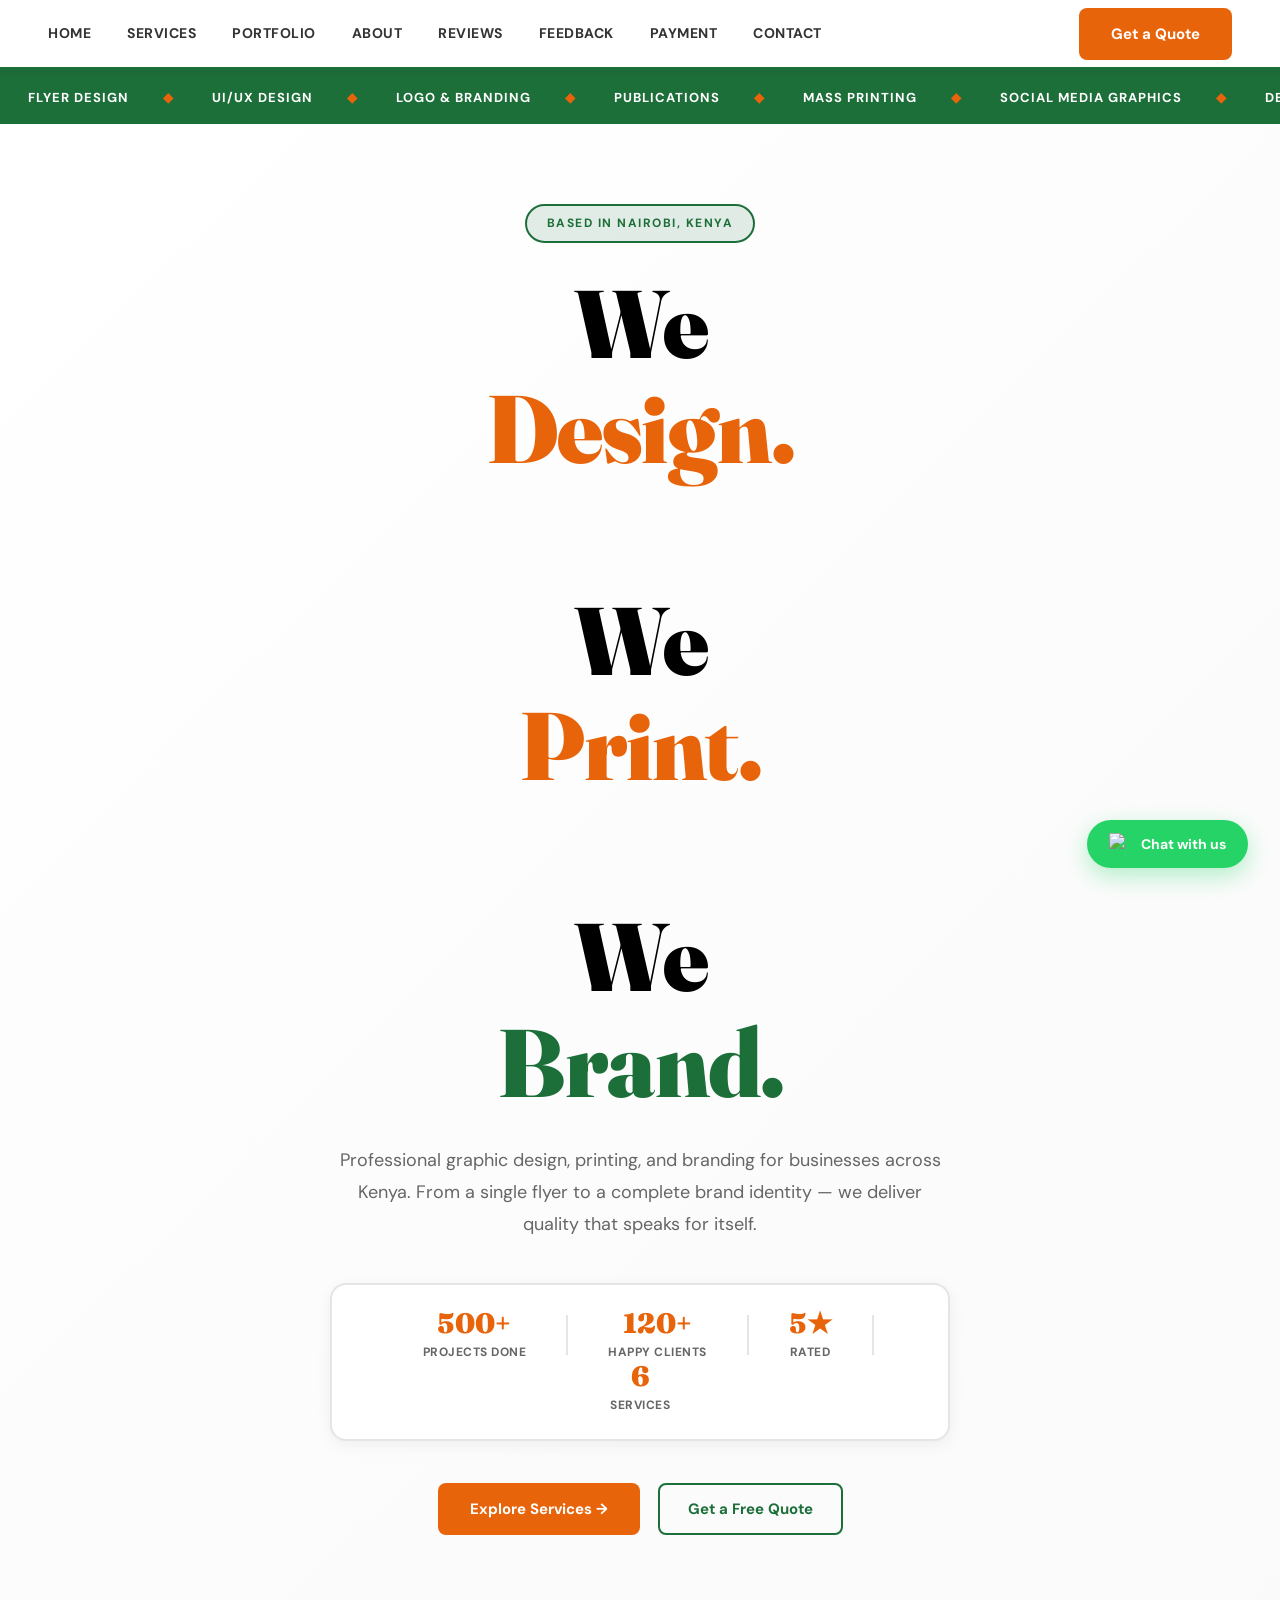
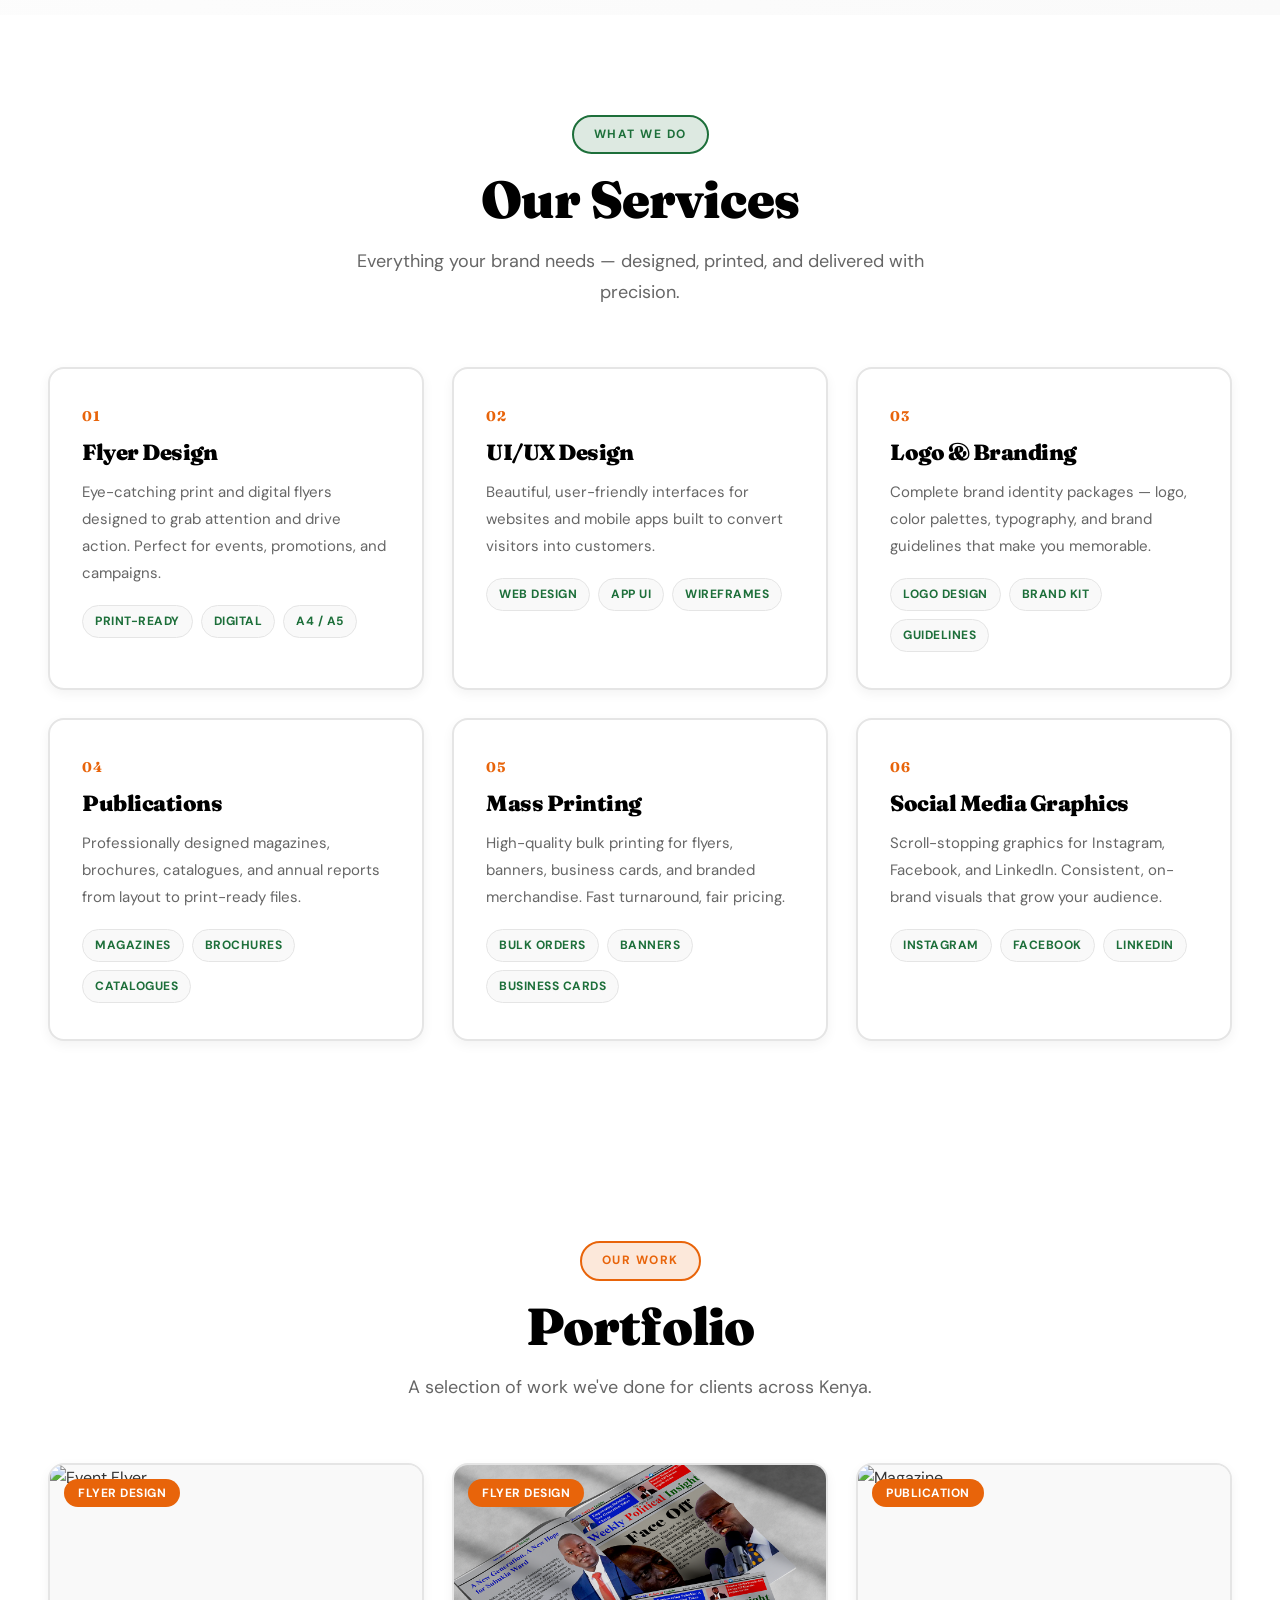
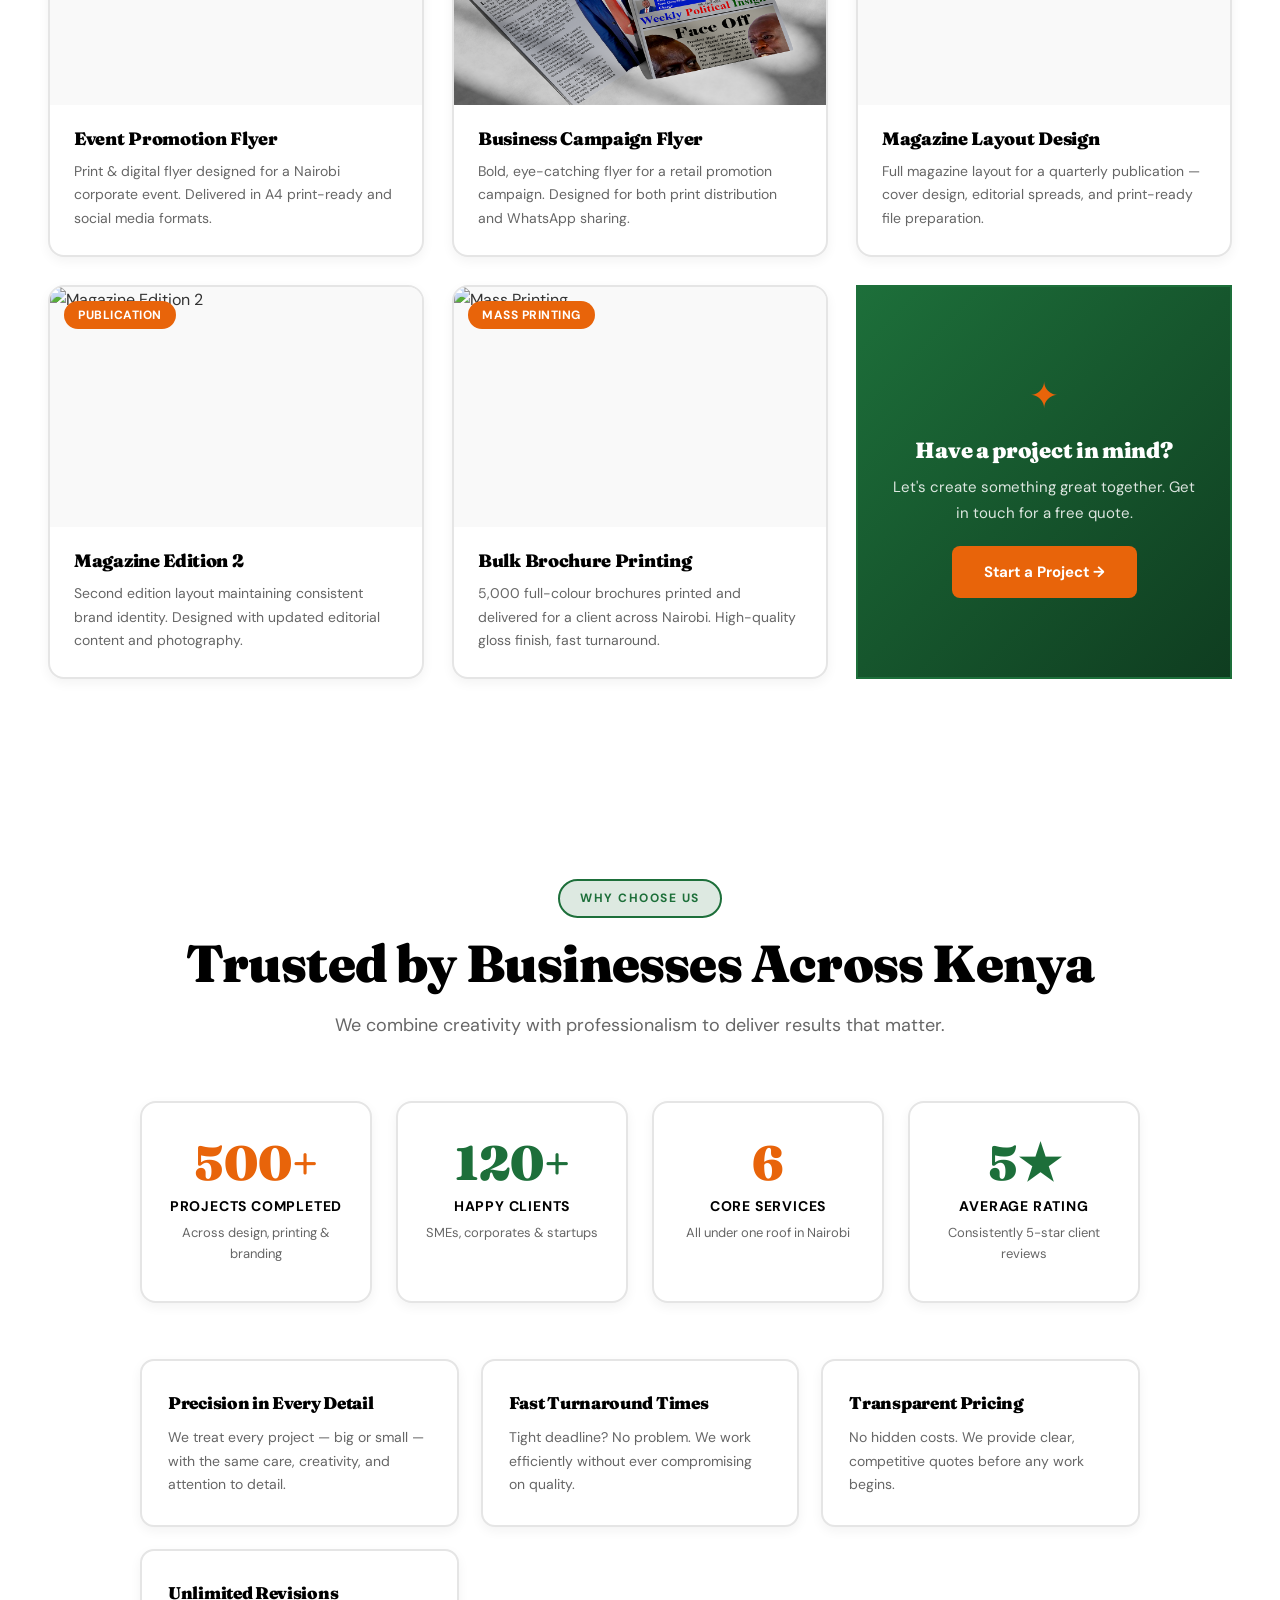
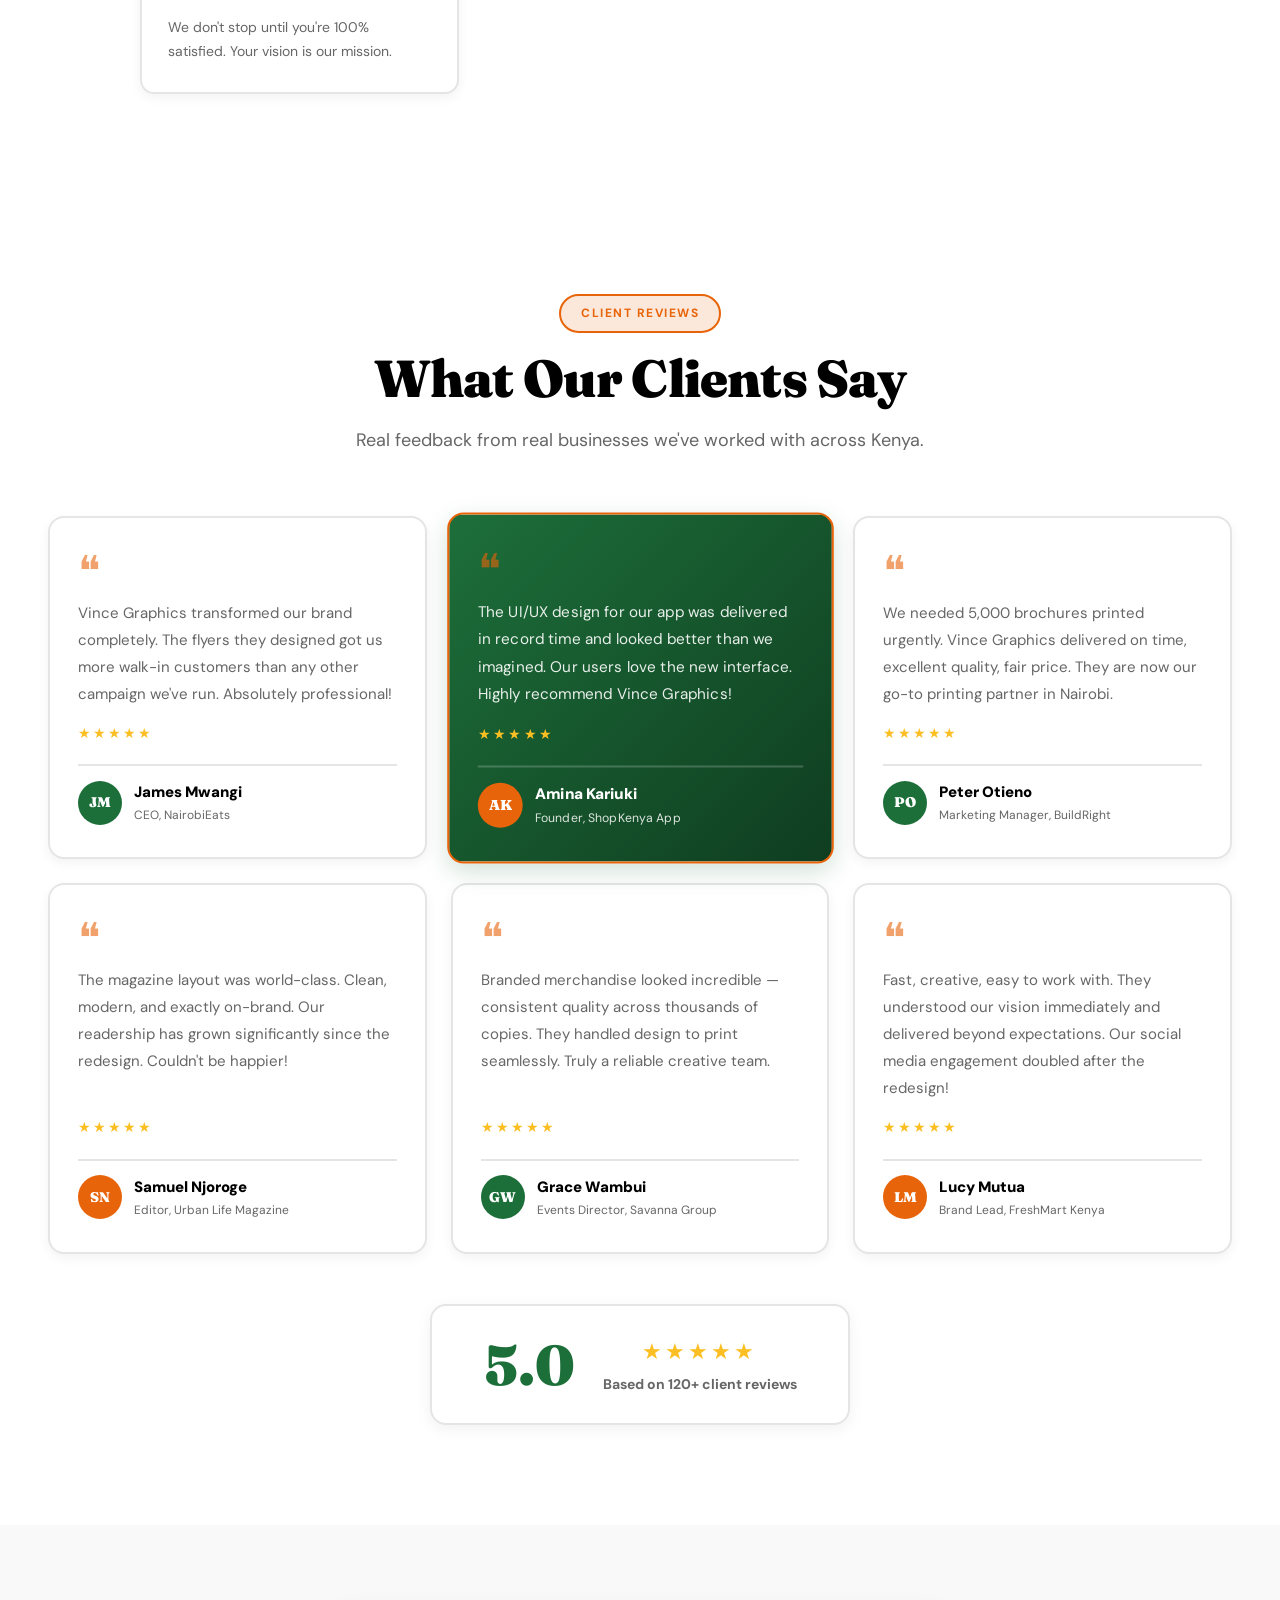
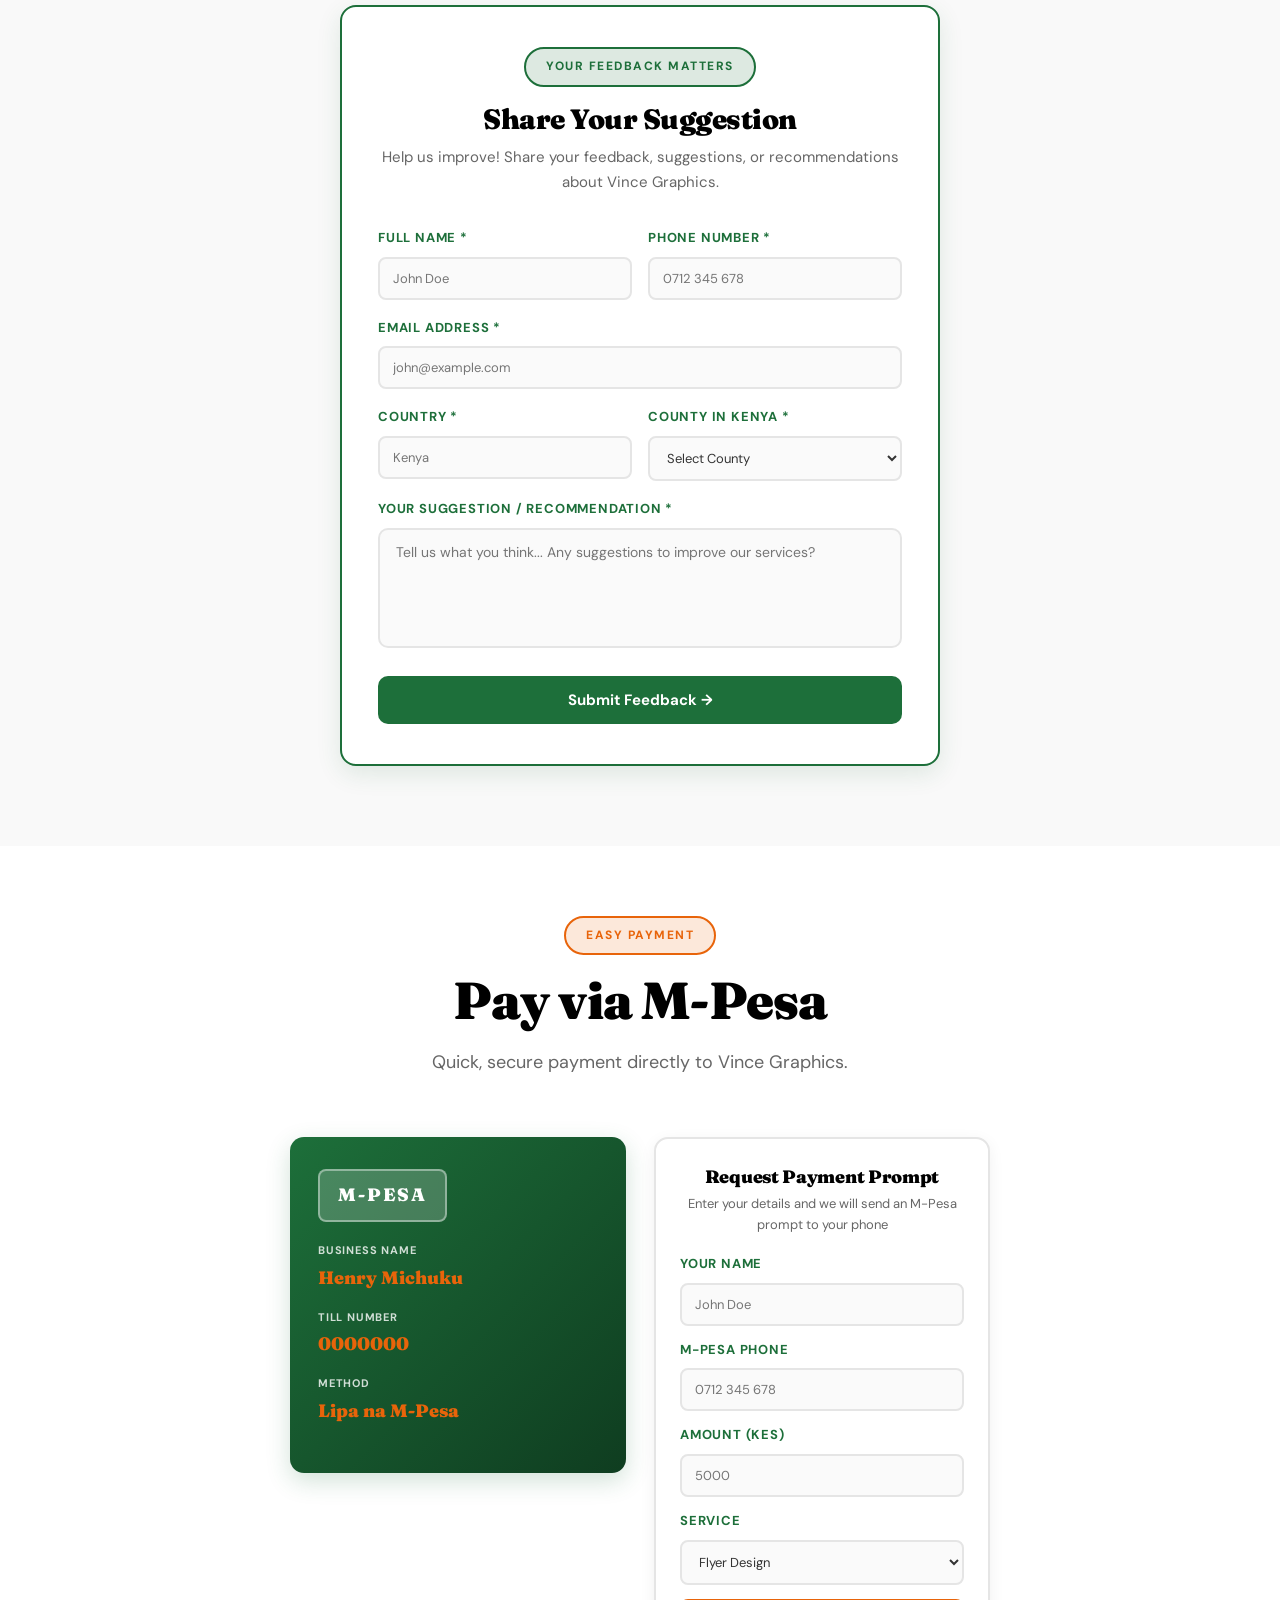
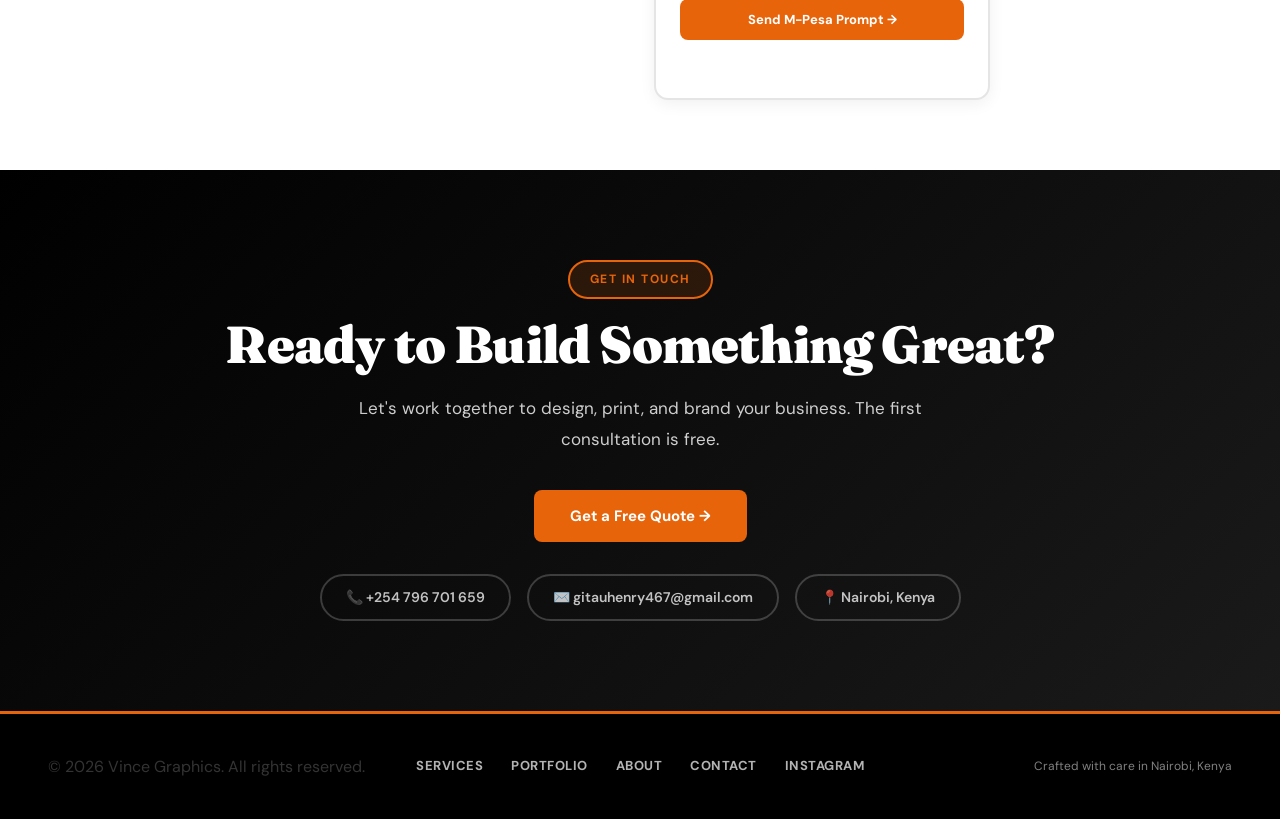
==== commit 66ea5ab8: "Create new HTML with white background, no logo, compact M-Pesa, and suggestion form" ====
--- a/index.html
+++ b/index.html
@@ -1,431 +1,624 @@
-<!DOCTYPE html>
-<html lang="en">
-<head>
-  <meta charset="UTF-8" />
-  <meta name="viewport" content="width=device-width, initial-scale=1.0" />
-  <title>Vince Media</title>
-  <link rel="stylesheet" href="style.css" />
-</head>
-<body>
-
-  <!-- ========== NAVIGATION BAR ========== -->
-  <nav class="nav">
-    <div class="logo">Vince<span>Media</span></div>
-    <div class="nav-links">
-      <a href="#home">Home</a>
-      <a href="#services">Services</a>
-      <a href="#portfolio">Portfolio</a>
-      <a href="#about">About</a>
-      <a href="#contact">Contact</a>
-    </div>
-    <a href="#contact" class="btn-primary">Get a Quote</a>
-  </nav>
-
-  <!-- ========== MARQUEE STRIP ========== -->
-  <div class="marquee-strip">
-    <div class="marquee-track">
-      <span>🎨 Flyer Design</span>
-      <span class="dot">◆</span>
-      <span>💻 UI/UX Design</span>
-      <span class="dot">◆</span>
-      <span>📖 Publications</span>
-      <span class="dot">◆</span>
-      <span>🖨️ Mass Printing</span>
-      <span class="dot">◆</span>
-      <span>🎬 Video Production</span>
-      <span class="dot">◆</span>
-      <span>📸 Photography</span>
-      <span class="dot">◆</span>
-      <span>✨ Your Vision, Our Craft</span>
-      <span class="dot">◆</span>
-      <span>🎨 Flyer Design</span>
-      <span class="dot">◆</span>
-      <span>💻 UI/UX Design</span>
-      <span class="dot">◆</span>
-      <span>📖 Publications</span>
-      <span class="dot">◆</span>
-      <span>🖨️ Mass Printing</span>
-      <span class="dot">◆</span>
-      <span>🎬 Video Production</span>
-      <span class="dot">◆</span>
-      <span>📸 Photography</span>
-      <span class="dot">◆</span>
-      <span>✨ Your Vision, Our Craft</span>
-      <span class="dot">◆</span>
-    </div>
-  </div>
-
-  <!-- ========== HOME SECTION ========== -->
-  <section class="home-section" id="home">
-
-    <!-- Floating animated circles in background -->
-    <div class="bubble b1"></div>
-    <div class="bubble b2"></div>
-    <div class="bubble b3"></div>
-    <div class="bubble b4"></div>
-    <div class="bubble b5"></div>
-
-    <div class="home-content">
-
-      <!-- Animated badge -->
-      <div class="home-badge">🏆 Nairobi's Creative Agency</div>
-
-      <!-- Main title types itself out -->
-      <h1 class="home-title">
-        <span class="home-vince">Vince</span><span class="home-med">Media</span>
-      </h1>
-
-      <!-- Rotating words -->
-      <p class="home-rotating">
-        We create&nbsp;
-        <span class="rotate-wrap">
-          <span class="rotate-word active">stunning Flyers</span>
-          <span class="rotate-word">bold UI Designs</span>
-          <span class="rotate-word">beautiful Publications</span>
-          <span class="rotate-word">quality Printing</span>
-          <span class="rotate-word">amazing Videos</span>
-          <span class="rotate-word">great Photography</span>
-        </span>
-      </p>
-
-      <p class="home-sub">From design to delivery — we bring your brand to life in Nairobi and beyond.</p>
-
-      <!-- Animated buttons -->
-      <div class="home-btns">
-        <a href="#services" class="btn-primary home-btn-animated">🚀 Explore Services</a>
-        <a href="#portfolio" class="btn-outline-white">🖼️ View Our Work</a>
-      </div>
-
-      <!-- Scroll hint -->
-      <div class="scroll-hint">↓ scroll to explore</div>
-
-    </div>
-  </section>
-
-  <!-- ========== HERO SECTION ========== -->
-  <section class="hero">
-    <div class="divider"></div>
-    <h1>Creative solutions that make your brand <em>stand out</em></h1>
-    <p>From stunning flyer designs to mass printing, video production, and photography — Vince Media delivers excellence at every touchpoint.</p>
-    <div class="hero-btns">
-      <a href="#contact" class="btn-primary">Start a Project</a>
-      <a href="#portfolio" class="btn-outline">View Portfolio</a>
-    </div>
-    <div class="tag-row">
-      <span class="tag tag-green">Flyer Design</span>
-      <span class="tag tag-orange">UI/UX</span>
-      <span class="tag tag-outline">Publications</span>
-      <span class="tag tag-green">Mass Printing</span>
-      <span class="tag tag-orange">Video</span>
-      <span class="tag tag-outline">Photography</span>
-    </div>
-  </section>
-
-  <!-- ========== SERVICES SECTION ========== -->
-  <section class="section" id="services">
-    <div class="divider"></div>
-    <h2 class="section-title">What we offer</h2>
-    <p class="section-sub">End-to-end creative services for businesses of all sizes</p>
-    <div class="services-grid">
-
-      <div class="service-card">
-        <div class="svc-icon svc-icon-orange">🎨</div>
-        <h3>Flyer Design</h3>
-        <p>Eye-catching flyers that grab attention and communicate your message instantly.</p>
-      </div>
-
-      <div class="service-card">
-        <div class="svc-icon svc-icon-green">💻</div>
-        <h3>UI/UX Design</h3>
-        <p>Beautiful, user-friendly interfaces for web and mobile that convert visitors to customers.</p>
-      </div>
-
-      <div class="service-card">
-        <div class="svc-icon svc-icon-orange">📖</div>
-        <h3>Publications</h3>
-        <p>Professionally designed magazines, brochures, and catalogs that represent your brand.</p>
-      </div>
-
-      <div class="service-card">
-        <div class="svc-icon svc-icon-green">🖨️</div>
-        <h3>Mass Printing</h3>
-        <p>High-quality bulk printing solutions — fast turnaround, competitive pricing.</p>
-      </div>
-
-      <div class="service-card">
-        <div class="svc-icon svc-icon-orange">🎬</div>
-        <h3>Video Production</h3>
-        <p>Compelling videos for ads, social media, events, and corporate communications.</p>
-      </div>
-
-      <div class="service-card">
-        <div class="svc-icon svc-icon-green">📸</div>
-        <h3>Photography</h3>
-        <p>Professional photography for products, events, headshots, and brand campaigns.</p>
-      </div>
-
-    </div>
-  </section>
-
-  <!-- ========== PORTFOLIO SLIDESHOW SECTION ========== -->
-  <section class="section-alt" id="portfolio">
-    <div class="divider"></div>
-    <h2 class="section-title">Our work</h2>
-    <p class="section-sub">A glimpse of what Vince Media creates</p>
-
-    <div class="slideshow-container">
-
-      <div class="slide active">
-        <img src="images/flyer1.png" alt="Flyer Design 1" />
-        <div class="slide-caption">
-          <h4>Flyer Design</h4>
-          <p>Print &amp; digital design</p>
-        </div>
-      </div>
-
-      <div class="slide">
-        <img src="images/flyer2.png" alt="Flyer Design 2" />
-        <div class="slide-caption">
-          <h4>Flyer Design 2</h4>
-          <p>Print &amp; digital design</p>
-        </div>
-      </div>
-
-      <div class="slide">
-        <img src="images/magazine1.png" alt="Magazine 1" />
-        <div class="slide-caption">
-          <h4>Magazine Publication</h4>
-          <p>Publication design</p>
-        </div>
-      </div>
-
-      <div class="slide">
-        <img src="images/magazine2.png" alt="Magazine 2" />
-        <div class="slide-caption">
-          <h4>Magazine Edition 2</h4>
-          <p>Publication design</p>
-        </div>
-      </div>
-
-      <div class="slide">
-        <img src="images/printing1.png" alt="Mass Printing" />
-        <div class="slide-caption">
-          <h4>Mass Printing</h4>
-          <p>Bulk printing services</p>
-        </div>
-      </div>
-
-      <!-- Left and Right arrows -->
-      <button class="slide-btn slide-prev" onclick="changeSlide(-1)">&#10094;</button>
-      <button class="slide-btn slide-next" onclick="changeSlide(1)">&#10095;</button>
-
-      <!-- Dots navigation -->
-      <div class="slide-dots">
-        <span class="dot-ind active" onclick="goToSlide(0)"></span>
-        <span class="dot-ind" onclick="goToSlide(1)"></span>
-        <span class="dot-ind" onclick="goToSlide(2)"></span>
-        <span class="dot-ind" onclick="goToSlide(3)"></span>
-        <span class="dot-ind" onclick="goToSlide(4)"></span>
-      </div>
-
-    </div>
-  </section>
-
-  <!-- ========== STATS SECTION ========== -->
-  <section class="section" id="about">
-    <div class="divider"></div>
-    <h2 class="section-title">Why clients choose us</h2>
-    <p class="section-sub">Numbers that speak for themselves</p>
-    <div class="stats">
-      <div class="stat-card">
-        <div class="stat-num" style="color:#E8640A;">500+</div>
-        <div class="stat-label">Projects completed</div>
-      </div>
-      <div class="stat-card">
-        <div class="stat-num" style="color:#1D6F3A;">120+</div>
-        <div class="stat-label">Happy clients</div>
-      </div>
-      <div class="stat-card">
-        <div class="stat-num" style="color:#E8640A;">6</div>
-        <div class="stat-label">Creative services</div>
-      </div>
-      <div class="stat-card">
-        <div class="stat-num" style="color:#1D6F3A;">5★</div>
-        <div class="stat-label">Average rating</div>
-      </div>
-    </div>
-  </section>
-
-  <!-- ========== MPESA PAYMENT SECTION ========== -->
-  <section class="section" id="pay">
-    <div class="divider"></div>
-    <h2 class="section-title">Pay via M-Pesa</h2>
-    <p class="section-sub">Quick and secure payment directly to Vince Media</p>
-
-    <div class="mpesa-container">
-
-      <div class="mpesa-info">
-        <div class="mpesa-logo">M-PESA</div>
-        <div class="mpesa-detail">
-          <span class="mpesa-label">Business Name</span>
-          <span class="mpesa-value">Henry Michuku</span>
-        </div>
-        <div class="mpesa-detail">
-          <span class="mpesa-label">Till Number</span>
-          <span class="mpesa-value">0000000</span>
-        </div>
-        <div class="mpesa-steps">
-          <p>📱 How to pay manually:</p>
-          <ol>
-            <li>Go to M-Pesa on your phone</li>
-            <li>Select <strong>Lipa na M-Pesa</strong></li>
-            <li>Select <strong>Buy Goods &amp; Services</strong></li>
-            <li>Enter Till No: <strong>0000000</strong></li>
-            <li>Enter amount and confirm</li>
-          </ol>
-        </div>
-      </div>
-
-      <div class="mpesa-form">
-        <h3>Request Payment Prompt</h3>
-        <p>Enter your details and we will send an M-Pesa prompt to your phone</p>
-
-        <div class="form-group">
-          <label>Your Name</label>
-          <input type="text" id="pay-name" placeholder="e.g. John Doe" />
-        </div>
-
-        <div class="form-group">
-          <label>M-Pesa Phone Number</label>
-          <input type="tel" id="pay-phone" placeholder="e.g. 0712345678" />
-        </div>
-
-        <div class="form-group">
-          <label>Amount (KES)</label>
-          <input type="number" id="pay-amount" placeholder="e.g. 5000" />
-        </div>
-
-        <div class="form-group">
-          <label>Service</label>
-          <select id="pay-service">
-            <option>Flyer Design</option>
-            <option>UI/UX Design</option>
-            <option>Publications</option>
-            <option>Mass Printing</option>
-            <option>Video Production</option>
-            <option>Photography</option>
-            <option>Other</option>
-          </select>
-        </div>
-
-        <button class="btn-pay" onclick="sendPayment()">📲 Send M-Pesa Prompt</button>
-        <div id="pay-msg" class="pay-msg"></div>
-      </div>
-
-    </div>
-  </section>
-
-  <!-- ========== CONTACT / CTA SECTION ========== -->
-  <section class="cta" id="contact">
-    <div class="divider" style="background:#E8640A;"></div>
-    <h2>Ready to bring your vision to life?</h2>
-    <p>Let's build something bold together. Get in touch with the Vince Media team today.</p>
-    <a href="mailto:gitauhenry467@gmail.com" class="btn-primary" style="font-size:15px; padding:12px 28px;">Get a free quote</a>
-    <div class="contact-row">
-      <div class="contact-item">📞 +254 796 701 659</div>
-      <div class="contact-item">✉️ gitauhenry467@gmail.com</div>
-      <div class="contact-item">📍 Nairobi, Kenya</div>
-    </div>
-  </section>
-
-  <!-- ========== FOOTER ========== -->
-  <footer class="footer">
-    <p>© 2026 Vince Media. All rights reserved.</p>
-    <div class="footer-links">
-      <a href="#">Privacy</a>
-      <a href="#">Terms</a>
-      <a href="#">Instagram</a>
-    </div>
-  </footer>
-
-  <!-- ========== WHATSAPP FLOATING BUTTON ========== -->
-  <a class="whatsapp-btn" href="https://wa.me/254796701659?text=Hello%20Vince%20Media!%20I%20would%20like%20to%20inquire%20about%20your%20services." target="_blank">
-    <img src="https://upload.wikimedia.org/wikipedia/commons/6/6b/WhatsApp.svg" alt="WhatsApp" />
-    <span>Chat with us</span>
-  </a>
-
-  <!-- ========== JAVASCRIPT ========== -->
-  <script>
-
-    /* ---- ROTATING WORDS ON HOME ---- */
-    var words = document.querySelectorAll(".rotate-word");
-    var wordIndex = 0;
-    setInterval(function() {
-      words[wordIndex].classList.remove("active");
-      wordIndex = (wordIndex + 1) % words.length;
-      words[wordIndex].classList.add("active");
-    }, 2000);
-
-    /* ---- SLIDESHOW ---- */
-    var currentSlide = 0;
-    var slides = document.querySelectorAll(".slide");
-    var dots   = document.querySelectorAll(".dot-ind");
-    var timer  = setInterval(function(){ changeSlide(1); }, 5000);
-
-    function showSlide(n) {
-      slides.forEach(function(s){ s.classList.remove("active"); });
-      dots.forEach(function(d){ d.classList.remove("active"); });
-      if (n >= slides.length) currentSlide = 0;
-      if (n < 0) currentSlide = slides.length - 1;
-      slides[currentSlide].classList.add("active");
-      dots[currentSlide].classList.add("active");
-    }
-
-    function changeSlide(direction) {
-      currentSlide += direction;
-      showSlide(currentSlide);
-      clearInterval(timer);
-      timer = setInterval(function(){ changeSlide(1); }, 5000);
-    }
-
-    function goToSlide(n) {
-      currentSlide = n;
-      showSlide(currentSlide);
-      clearInterval(timer);
-      timer = setInterval(function(){ changeSlide(1); }, 5000);
-    }
-
-    /* ---- MPESA FORM ---- */
-    function sendPayment() {
-      var name    = document.getElementById("pay-name").value.trim();
-      var phone   = document.getElementById("pay-phone").value.trim();
-      var amount  = document.getElementById("pay-amount").value.trim();
-      var service = document.getElementById("pay-service").value;
-      var msg     = document.getElementById("pay-msg");
-
-      if (!name || !phone || !amount) {
-        msg.style.color = "#E8640A";
-        msg.innerHTML = "Please fill in all fields.";
-        return;
-      }
-      if (phone.length < 9) {
-        msg.style.color = "#E8640A";
-        msg.innerHTML = "Please enter a valid phone number.";
-        return;
-      }
-      if (amount < 1) {
-        msg.style.color = "#E8640A";
-        msg.innerHTML = "Please enter a valid amount.";
-        return;
-      }
-      msg.style.color = "#1D6F3A";
-      msg.innerHTML = "Sending M-Pesa prompt to " + phone + "... please wait.";
-      setTimeout(function() {
-        msg.innerHTML = "Prompt sent! Check your phone (" + phone + ") and enter your M-Pesa PIN to pay KES " + Number(amount).toLocaleString() + " for " + service + ".";
-      }, 2000);
-    }
-
-  </script>
-
-</body>
-</html>+<!DOCTYPE html>
+<html lang="en">
+<head>
+  <meta charset="UTF-8" />
+  <meta name="viewport" content="width=device-width, initial-scale=1.0" />
+  <title>Vince Graphics — Design. Print. Brand.</title>
+  <link rel="stylesheet" href="style.css" />
+</head>
+<body>
+
+  <!-- ========== NAV ========== -->
+  <nav class="nav">
+    <button class="hamburger" id="hamburger" onclick="toggleMenu()">
+      <span></span><span></span><span></span>
+    </button>
+    <div class="nav-links" id="nav-links">
+      <a href="#home"         onclick="closeMenu()">Home</a>
+      <a href="#services"     onclick="closeMenu()">Services</a>
+      <a href="#portfolio"    onclick="closeMenu()">Portfolio</a>
+      <a href="#about"        onclick="closeMenu()">About</a>
+      <a href="#testimonials" onclick="closeMenu()">Reviews</a>
+      <a href="#suggestions"  onclick="closeMenu()">Feedback</a>
+      <a href="#pay"          onclick="closeMenu()">Payment</a>
+      <a href="#contact"      onclick="closeMenu()">Contact</a>
+      <a href="#contact" class="btn-primary nav-mobile-cta" onclick="closeMenu()">Get a Quote</a>
+    </div>
+    <a href="#contact" class="btn-primary nav-desktop-cta">Get a Quote</a>
+  </nav>
+
+  <!-- ========== MARQUEE ========== -->
+  <div class="marquee-strip">
+    <div class="marquee-track">
+      <span>Flyer Design</span><span class="dot">◆</span>
+      <span>UI/UX Design</span><span class="dot">◆</span>
+      <span>Logo & Branding</span><span class="dot">◆</span>
+      <span>Publications</span><span class="dot">◆</span>
+      <span>Mass Printing</span><span class="dot">◆</span>
+      <span>Social Media Graphics</span><span class="dot">◆</span>
+      <span>Design. Print. Brand.</span><span class="dot">◆</span>
+      <span>Flyer Design</span><span class="dot">◆</span>
+      <span>UI/UX Design</span><span class="dot">◆</span>
+      <span>Logo & Branding</span><span class="dot">◆</span>
+      <span>Publications</span><span class="dot">◆</span>
+      <span>Mass Printing</span><span class="dot">◆</span>
+      <span>Social Media Graphics</span><span class="dot">◆</span>
+      <span>Design. Print. Brand.</span><span class="dot">◆</span>
+    </div>
+  </div>
+
+  <!-- ========== HOME ========== -->
+  <section class="home" id="home">
+    <div class="home-inner">
+      <div class="home-label">Based in Nairobi, Kenya</div>
+      <h1 class="home-title">
+        We <span class="c-orange">Design.</span><br>
+        We <span class="c-orange">Print.</span><br>
+        We <span class="c-green">Brand.</span>
+      </h1>
+      <p class="home-sub">Professional graphic design, printing, and branding for businesses across Kenya. From a single flyer to a complete brand identity — we deliver quality that speaks for itself.</p>
+
+      <div class="home-stats">
+        <div class="hstat"><strong>500+</strong><span>Projects Done</span></div>
+        <div class="hstat-divider"></div>
+        <div class="hstat"><strong>120+</strong><span>Happy Clients</span></div>
+        <div class="hstat-divider"></div>
+        <div class="hstat"><strong>5★</strong><span>Rated</span></div>
+        <div class="hstat-divider"></div>
+        <div class="hstat"><strong>6</strong><span>Services</span></div>
+      </div>
+
+      <div class="home-btns">
+        <a href="#services" class="btn-primary">Explore Services →</a>
+        <a href="#contact"  class="btn-secondary">Get a Free Quote</a>
+      </div>
+    </div>
+  </section>
+
+  <!-- ========== SERVICES ========== -->
+  <section class="section" id="services">
+    <div class="sec-label">What We Do</div>
+    <h2 class="sec-title">Our Services</h2>
+    <p class="sec-sub">Everything your brand needs — designed, printed, and delivered with precision.</p>
+
+    <div class="services-grid">
+      <div class="svc-card">
+        <div class="svc-num">01</div>
+        <h3>Flyer Design</h3>
+        <p>Eye-catching print and digital flyers designed to grab attention and drive action. Perfect for events, promotions, and campaigns.</p>
+        <div class="svc-tags"><span>Print-ready</span><span>Digital</span><span>A4 / A5</span></div>
+      </div>
+      <div class="svc-card">
+        <div class="svc-num">02</div>
+        <h3>UI/UX Design</h3>
+        <p>Beautiful, user-friendly interfaces for websites and mobile apps built to convert visitors into customers.</p>
+        <div class="svc-tags"><span>Web Design</span><span>App UI</span><span>Wireframes</span></div>
+      </div>
+      <div class="svc-card">
+        <div class="svc-num">03</div>
+        <h3>Logo & Branding</h3>
+        <p>Complete brand identity packages — logo, color palettes, typography, and brand guidelines that make you memorable.</p>
+        <div class="svc-tags"><span>Logo Design</span><span>Brand Kit</span><span>Guidelines</span></div>
+      </div>
+      <div class="svc-card">
+        <div class="svc-num">04</div>
+        <h3>Publications</h3>
+        <p>Professionally designed magazines, brochures, catalogues, and annual reports from layout to print-ready files.</p>
+        <div class="svc-tags"><span>Magazines</span><span>Brochures</span><span>Catalogues</span></div>
+      </div>
+      <div class="svc-card">
+        <div class="svc-num">05</div>
+        <h3>Mass Printing</h3>
+        <p>High-quality bulk printing for flyers, banners, business cards, and branded merchandise. Fast turnaround, fair pricing.</p>
+        <div class="svc-tags"><span>Bulk Orders</span><span>Banners</span><span>Business Cards</span></div>
+      </div>
+      <div class="svc-card">
+        <div class="svc-num">06</div>
+        <h3>Social Media Graphics</h3>
+        <p>Scroll-stopping graphics for Instagram, Facebook, and LinkedIn. Consistent, on-brand visuals that grow your audience.</p>
+        <div class="svc-tags"><span>Instagram</span><span>Facebook</span><span>LinkedIn</span></div>
+      </div>
+    </div>
+  </section>
+
+  <!-- ========== PORTFOLIO ========== -->
+  <section class="section" id="portfolio">
+    <div class="sec-label-orange">Our Work</div>
+    <h2 class="sec-title">Portfolio</h2>
+    <p class="sec-sub">A selection of work we've done for clients across Kenya.</p>
+
+    <div class="portfolio-grid">
+
+      <div class="port-item">
+        <div class="port-img">
+          <img src="magazine1.png" alt="Event Flyer" />
+          <div class="port-overlay">
+            <span class="port-tag">Flyer Design</span>
+          </div>
+        </div>
+        <div class="port-info">
+          <h4>Event Promotion Flyer</h4>
+          <p>Print & digital flyer designed for a Nairobi corporate event. Delivered in A4 print-ready and social media formats.</p>
+        </div>
+      </div>
+
+      <div class="port-item">
+        <div class="port-img">
+          <img src="magazine2.png" alt="Flyer Design 2" />
+          <div class="port-overlay">
+            <span class="port-tag">Flyer Design</span>
+          </div>
+        </div>
+        <div class="port-info">
+          <h4>Business Campaign Flyer</h4>
+          <p>Bold, eye-catching flyer for a retail promotion campaign. Designed for both print distribution and WhatsApp sharing.</p>
+        </div>
+      </div>
+
+      <div class="port-item">
+        <div class="port-img">
+          <img src="printing1.png" alt="Magazine" />
+          <div class="port-overlay">
+            <span class="port-tag">Publication</span>
+          </div>
+        </div>
+        <div class="port-info">
+          <h4>Magazine Layout Design</h4>
+          <p>Full magazine layout for a quarterly publication — cover design, editorial spreads, and print-ready file preparation.</p>
+        </div>
+      </div>
+
+      <div class="port-item">
+        <div class="port-img">
+          <img src="printing1.png" alt="Magazine Edition 2" />
+          <div class="port-overlay">
+            <span class="port-tag">Publication</span>
+          </div>
+        </div>
+        <div class="port-info">
+          <h4>Magazine Edition 2</h4>
+          <p>Second edition layout maintaining consistent brand identity. Designed with updated editorial content and photography.</p>
+        </div>
+      </div>
+
+      <div class="port-item">
+        <div class="port-img">
+          <img src="magazine1.png" alt="Mass Printing" />
+          <div class="port-overlay">
+            <span class="port-tag">Mass Printing</span>
+          </div>
+        </div>
+        <div class="port-info">
+          <h4>Bulk Brochure Printing</h4>
+          <p>5,000 full-colour brochures printed and delivered for a client across Nairobi. High-quality gloss finish, fast turnaround.</p>
+        </div>
+      </div>
+
+      <div class="port-cta">
+        <div class="port-cta-inner">
+          <div class="port-cta-icon">✦</div>
+          <h4>Have a project in mind?</h4>
+          <p>Let's create something great together. Get in touch for a free quote.</p>
+          <a href="#contact" class="btn-primary" style="margin-top:1.2rem;display:inline-block;">Start a Project →</a>
+        </div>
+      </div>
+
+    </div>
+  </section>
+
+  <!-- ========== ABOUT ========== -->
+  <section class="section" id="about">
+    <div class="sec-label">Why Choose Us</div>
+    <h2 class="sec-title">Trusted by Businesses Across Kenya</h2>
+    <p class="sec-sub">We combine creativity with professionalism to deliver results that matter.</p>
+
+    <div class="stats-row">
+      <div class="stat-box">
+        <div class="stat-num orange">500+</div>
+        <div class="stat-label">Projects Completed</div>
+        <div class="stat-desc">Across design, printing & branding</div>
+      </div>
+      <div class="stat-box">
+        <div class="stat-num green">120+</div>
+        <div class="stat-label">Happy Clients</div>
+        <div class="stat-desc">SMEs, corporates & startups</div>
+      </div>
+      <div class="stat-box">
+        <div class="stat-num orange">6</div>
+        <div class="stat-label">Core Services</div>
+        <div class="stat-desc">All under one roof in Nairobi</div>
+      </div>
+      <div class="stat-box">
+        <div class="stat-num green">5★</div>
+        <div class="stat-label">Average Rating</div>
+        <div class="stat-desc">Consistently 5-star client reviews</div>
+      </div>
+    </div>
+
+    <div class="why-grid">
+      <div class="why-card">
+        <div class="why-title">Precision in Every Detail</div>
+        <p>We treat every project — big or small — with the same care, creativity, and attention to detail.</p>
+      </div>
+      <div class="why-card">
+        <div class="why-title">Fast Turnaround Times</div>
+        <p>Tight deadline? No problem. We work efficiently without ever compromising on quality.</p>
+      </div>
+      <div class="why-card">
+        <div class="why-title">Transparent Pricing</div>
+        <p>No hidden costs. We provide clear, competitive quotes before any work begins.</p>
+      </div>
+      <div class="why-card">
+        <div class="why-title">Unlimited Revisions</div>
+        <p>We don't stop until you're 100% satisfied. Your vision is our mission.</p>
+      </div>
+    </div>
+  </section>
+
+  <!-- ========== TESTIMONIALS ========== -->
+  <section class="section" id="testimonials">
+    <div class="sec-label-orange">Client Reviews</div>
+    <h2 class="sec-title">What Our Clients Say</h2>
+    <p class="sec-sub">Real feedback from real businesses we've worked with across Kenya.</p>
+
+    <div class="testi-grid">
+      <div class="testi-card">
+        <div class="testi-q">❝</div>
+        <p>Vince Graphics transformed our brand completely. The flyers they designed got us more walk-in customers than any other campaign we've run. Absolutely professional!</p>
+        <div class="testi-stars">★★★★★</div>
+        <div class="testi-author">
+          <div class="testi-av av-green">JM</div>
+          <div><strong>James Mwangi</strong><span>CEO, NairobiEats</span></div>
+        </div>
+      </div>
+
+      <div class="testi-card testi-featured">
+        <div class="testi-q">❝</div>
+        <p>The UI/UX design for our app was delivered in record time and looked better than we imagined. Our users love the new interface. Highly recommend Vince Graphics!</p>
+        <div class="testi-stars">★★★★★</div>
+        <div class="testi-author">
+          <div class="testi-av av-orange">AK</div>
+          <div><strong>Amina Kariuki</strong><span>Founder, ShopKenya App</span></div>
+        </div>
+      </div>
+
+      <div class="testi-card">
+        <div class="testi-q">❝</div>
+        <p>We needed 5,000 brochures printed urgently. Vince Graphics delivered on time, excellent quality, fair price. They are now our go-to printing partner in Nairobi.</p>
+        <div class="testi-stars">★★★★★</div>
+        <div class="testi-author">
+          <div class="testi-av av-green">PO</div>
+          <div><strong>Peter Otieno</strong><span>Marketing Manager, BuildRight</span></div>
+        </div>
+      </div>
+
+      <div class="testi-card">
+        <div class="testi-q">❝</div>
+        <p>The magazine layout was world-class. Clean, modern, and exactly on-brand. Our readership has grown significantly since the redesign. Couldn't be happier!</p>
+        <div class="testi-stars">★★★★★</div>
+        <div class="testi-author">
+          <div class="testi-av av-orange">SN</div>
+          <div><strong>Samuel Njoroge</strong><span>Editor, Urban Life Magazine</span></div>
+        </div>
+      </div>
+
+      <div class="testi-card">
+        <div class="testi-q">❝</div>
+        <p>Branded merchandise looked incredible — consistent quality across thousands of copies. They handled design to print seamlessly. Truly a reliable creative team.</p>
+        <div class="testi-stars">★★★★★</div>
+        <div class="testi-author">
+          <div class="testi-av av-green">GW</div>
+          <div><strong>Grace Wambui</strong><span>Events Director, Savanna Group</span></div>
+        </div>
+      </div>
+
+      <div class="testi-card">
+        <div class="testi-q">❝</div>
+        <p>Fast, creative, easy to work with. They understood our vision immediately and delivered beyond expectations. Our social media engagement doubled after the redesign!</p>
+        <div class="testi-stars">★★★★★</div>
+        <div class="testi-author">
+          <div class="testi-av av-orange">LM</div>
+          <div><strong>Lucy Mutua</strong><span>Brand Lead, FreshMart Kenya</span></div>
+        </div>
+      </div>
+    </div>
+
+    <div class="testi-score">
+      <div class="testi-score-num">5.0</div>
+      <div>
+        <div class="testi-score-stars">★★★★★</div>
+        <div class="testi-score-label">Based on 120+ client reviews</div>
+      </div>
+    </div>
+  </section>
+
+  <!-- ========== SUGGESTION FORM ========== -->
+  <section class="suggestion-section" id="suggestions">
+    <div class="suggestion-container">
+      <div class="sec-label">Your Feedback Matters</div>
+      <h2 class="suggestion-title">Share Your Suggestion</h2>
+      <p class="suggestion-desc">Help us improve! Share your feedback, suggestions, or recommendations about Vince Graphics.</p>
+
+      <form class="suggestion-form" onsubmit="submitSuggestion(event)">
+        <div class="form-row">
+          <div class="form-group">
+            <label>Full Name *</label>
+            <input type="text" id="sugg-name" placeholder="John Doe" required />
+          </div>
+          <div class="form-group">
+            <label>Phone Number *</label>
+            <input type="tel" id="sugg-phone" placeholder="0712 345 678" required />
+          </div>
+        </div>
+
+        <div class="form-group">
+          <label>Email Address *</label>
+          <input type="email" id="sugg-email" placeholder="john@example.com" required />
+        </div>
+
+        <div class="form-row">
+          <div class="form-group">
+            <label>Country *</label>
+            <input type="text" id="sugg-country" placeholder="Kenya" required />
+          </div>
+          <div class="form-group">
+            <label>County in Kenya *</label>
+            <select id="sugg-county" required>
+              <option value="">Select County</option>
+              <option>Nairobi</option>
+              <option>Mombasa</option>
+              <option>Kisumu</option>
+              <option>Nakuru</option>
+              <option>Eldoret</option>
+              <option>Kericho</option>
+              <option>Nyeri</option>
+              <option>Muranga</option>
+              <option>Kiambu</option>
+              <option>Machakos</option>
+              <option>Makueni</option>
+              <option>Kajiado</option>
+              <option>Laikipia</option>
+              <option>Samburu</option>
+              <option>Isiolo</option>
+              <option>Meru</option>
+              <option>Tharaka-Nithi</option>
+              <option>Embu</option>
+              <option>Kitui</option>
+              <option>Migori</option>
+              <option>Kisii</option>
+              <option>Nyamira</option>
+              <option>Trans Nzoia</option>
+              <option>Uasin Gishu</option>
+              <option>Turkana</option>
+              <option>West Pokot</option>
+              <option>Baringo</option>
+              <option>Bomet</option>
+              <option>Kericho</option>
+              <option>Garissa</option>
+              <option>Wajir</option>
+              <option>Mandera</option>
+              <option>Lamu</option>
+              <option>Tana River</option>
+            </select>
+          </div>
+        </div>
+
+        <div class="form-group">
+          <label>Your Suggestion / Recommendation *</label>
+          <textarea id="sugg-message" placeholder="Tell us what you think... Any suggestions to improve our services?" required></textarea>
+        </div>
+
+        <button type="submit" class="btn-submit">Submit Feedback →</button>
+        <div id="sugg-msg" class="form-msg"></div>
+      </form>
+    </div>
+  </section>
+
+  <!-- ========== MPESA PAYMENT ========== -->
+  <section class="mpesa-section" id="pay">
+    <div class="sec-label-orange">Easy Payment</div>
+    <h2 class="sec-title">Pay via M-Pesa</h2>
+    <p class="sec-sub">Quick, secure payment directly to Vince Graphics.</p>
+
+    <div class="mpesa-container">
+      <div class="mpesa-wrap">
+        <!-- Info side -->
+        <div class="mpesa-info">
+          <div class="mpesa-logo-badge">M-PESA</div>
+          <div class="mpesa-detail">
+            <span class="mpesa-label">Business Name</span>
+            <span class="mpesa-value">Henry Michuku</span>
+          </div>
+          <div class="mpesa-detail">
+            <span class="mpesa-label">Till Number</span>
+            <span class="mpesa-value">0000000</span>
+          </div>
+          <div class="mpesa-detail">
+            <span class="mpesa-label">Method</span>
+            <span class="mpesa-value">Lipa na M-Pesa</span>
+          </div>
+        </div>
+
+        <!-- Form side -->
+        <div class="mpesa-form">
+          <h3>Request Payment Prompt</h3>
+          <p>Enter your details and we will send an M-Pesa prompt to your phone</p>
+
+          <div class="mpesa-form-row">
+            <div class="form-group">
+              <label>Your Name</label>
+              <input type="text" id="pay-name" placeholder="John Doe" />
+            </div>
+            <div class="form-group">
+              <label>M-Pesa Phone</label>
+              <input type="tel" id="pay-phone" placeholder="0712 345 678" />
+            </div>
+            <div class="form-group">
+              <label>Amount (KES)</label>
+              <input type="number" id="pay-amount" placeholder="5000" />
+            </div>
+            <div class="form-group">
+              <label>Service</label>
+              <select id="pay-service">
+                <option>Flyer Design</option>
+                <option>UI/UX Design</option>
+                <option>Logo & Branding</option>
+                <option>Publications</option>
+                <option>Mass Printing</option>
+                <option>Social Media Graphics</option>
+                <option>Other</option>
+              </select>
+            </div>
+          </div>
+
+          <button type="button" class="btn-pay" onclick="sendPayment()">Send M-Pesa Prompt →</button>
+          <div id="pay-msg" class="pay-msg"></div>
+        </div>
+      </div>
+    </div>
+  </section>
+
+  <!-- ========== CTA / CONTACT ========== -->
+  <section class="cta" id="contact">
+    <div class="cta-inner">
+      <div class="sec-label-orange">Get In Touch</div>
+      <h2>Ready to Build Something Great?</h2>
+      <p>Let's work together to design, print, and brand your business. The first consultation is free.</p>
+      <a href="mailto:gitauhenry467@gmail.com" class="btn-primary cta-btn">Get a Free Quote →</a>
+      <div class="contact-row">
+        <a href="tel:+254796701659"            class="contact-item">📞 +254 796 701 659</a>
+        <a href="mailto:gitauhenry467@gmail.com" class="contact-item">✉️ gitauhenry467@gmail.com</a>
+        <div class="contact-item">📍 Nairobi, Kenya</div>
+      </div>
+    </div>
+  </section>
+
+  <!-- ========== FOOTER ========== -->
+  <footer class="footer">
+    <p>© 2026 Vince Graphics. All rights reserved.</p>
+    <div class="footer-links">
+      <a href="#services">Services</a>
+      <a href="#portfolio">Portfolio</a>
+      <a href="#about">About</a>
+      <a href="#contact">Contact</a>
+      <a href="#">Instagram</a>
+    </div>
+    <p class="footer-copy">Crafted with care in Nairobi, Kenya</p>
+  </footer>
+
+  <!-- ========== WHATSAPP ========== -->
+  <a class="whatsapp-btn" href="https://wa.me/254796701659?text=Hello%20Vince%20Graphics!%20I%20would%20like%20to%20inquire%20about%20your%20services." target="_blank">
+    <img src="https://upload.wikimedia.org/wikipedia/commons/6/6b/WhatsApp.svg" alt="WhatsApp" />
+    <span>Chat with us</span>
+  </a>
+
+  <!-- ========== JAVASCRIPT ========== -->
+  <script>
+
+    // ---- NAV MENU ----
+    function toggleMenu() {
+      document.getElementById('nav-links').classList.toggle('open');
+      document.getElementById('hamburger').classList.toggle('active');
+    }
+
+    function closeMenu() {
+      document.getElementById('nav-links').classList.remove('open');
+      document.getElementById('hamburger').classList.remove('active');
+    }
+
+    document.addEventListener('click', function(e) {
+      if (!document.querySelector('.nav').contains(e.target)) closeMenu();
+    });
+
+    // ---- SUGGESTION FORM ----
+    function submitSuggestion(event) {
+      event.preventDefault();
+
+      const name = document.getElementById('sugg-name').value.trim();
+      const phone = document.getElementById('sugg-phone').value.trim();
+      const email = document.getElementById('sugg-email').value.trim();
+      const country = document.getElementById('sugg-country').value.trim();
+      const county = document.getElementById('sugg-county').value.trim();
+      const message = document.getElementById('sugg-message').value.trim();
+      const msgDiv = document.getElementById('sugg-msg');
+
+      if (!name || !phone || !email || !country || !county || !message) {
+        msgDiv.textContent = '⚠️ Please fill in all fields.';
+        msgDiv.className = 'form-msg error';
+        return;
+      }
+
+      if (!/^[^\s@]+@[^\s@]+\.[^\s@]+$/.test(email)) {
+        msgDiv.textContent = '⚠️ Please enter a valid email address.';
+        msgDiv.className = 'form-msg error';
+        return;
+      }
+
+      // Simulate sending to email
+      msgDiv.textContent = '⏳ Sending your feedback...';
+      msgDiv.className = 'form-msg';
+      msgDiv.style.display = 'block';
+
+      setTimeout(function() {
+        // Store locally for display
+        let suggestions = JSON.parse(localStorage.getItem('vinceSuggestions') || '[]');
+        suggestions.push({
+          name: name,
+          phone: phone,
+          email: email,
+          country: country,
+          county: county,
+          message: message,
+          timestamp: new Date().toLocaleString()
+        });
+        localStorage.setItem('vinceSuggestions', JSON.stringify(suggestions));
+
+        msgDiv.textContent = '✅ Thank you! Your feedback has been received. We will review it shortly.';
+        msgDiv.className = 'form-msg success';
+
+        // Reset form
+        document.querySelector('.suggestion-form').reset();
+
+        // In production, send to email using a backend service
+        console.log('Suggestion stored successfully!');
+      }, 1500);
+    }
+
+    // ---- MPESA PAYMENT ----
+    function sendPayment() {
+      const name = document.getElementById('pay-name').value.trim();
+      const phone = document.getElementById('pay-phone').value.trim();
+      const amount = document.getElementById('pay-amount').value.trim();
+      const service = document.getElementById('pay-service').value;
+      const msg = document.getElementById('pay-msg');
+
+      if (!name || !phone || !amount) {
+        msg.style.color = '#E8640A';
+        msg.innerHTML = '⚠️ Please fill in all fields.';
+        return;
+      }
+
+      if (phone.replace(/\s/g, '').length < 9) {
+        msg.style.color = '#E8640A';
+        msg.innerHTML = '⚠️ Enter a valid phone number.';
+        return;
+      }
+
+      if (amount < 1) {
+        msg.style.color = '#E8640A';
+        msg.innerHTML = '⚠️ Please enter a valid amount.';
+        return;
+      }
+
+      msg.style.color = '#1D6F3A';
+      msg.innerHTML = '⏳ Sending M-Pesa prompt to ' + phone + '...';
+
+      setTimeout(function() {
+        msg.innerHTML = '✅ Prompt sent! Check your phone and enter your PIN to pay KES ' + Number(amount).toLocaleString() + ' for ' + service + '.';
+      }, 2000);
+    }
+
+  </script>
+
+</body>
+</html>
--- a/style.css
+++ b/style.css
@@ -1,1123 +1,1218 @@
-/* =============================================
-   VINCE MEDIA - style.css
-   Colors:
-     Green  → #1D6F3A
-     Orange → #E8640A
-     White  → #ffffff
-============================================= */
-
-/* ---------- RESET & BASE ---------- */
-* {
-  margin: 0;
-  padding: 0;
-  box-sizing: border-box;
-}
-
-body {
-  font-family: Arial, sans-serif;
-  color: #222;
-  background: #fff;
-}
-
-a {
-  text-decoration: none;
-  color: inherit;
-}
-
-/* ---------- REUSABLE BUTTONS ---------- */
-.btn-primary {
-  background: #E8640A;       /* orange */
-  color: #fff;
-  padding: 10px 22px;
-  border-radius: 8px;
-  font-size: 14px;
-  font-weight: bold;
-  cursor: pointer;
-  border: none;
-  display: inline-block;
-}
-
-.btn-primary:hover {
-  background: #cf570a;       /* slightly darker orange on hover */
-}
-
-.btn-outline {
-  background: transparent;
-  border: 2px solid #1D6F3A; /* green border */
-  color: #1D6F3A;
-  padding: 10px 22px;
-  border-radius: 8px;
-  font-size: 14px;
-  font-weight: bold;
-  cursor: pointer;
-  display: inline-block;
-}
-
-.btn-outline:hover {
-  background: #E8F5ED;       /* light green background on hover */
-}
-
-/* ---------- NAVIGATION ---------- */
-.nav {
-  display: flex;
-  justify-content: space-between;
-  align-items: center;
-  padding: 16px 40px;
-  background: #1D6F3A;       /* green navbar */
-  position: sticky;
-  top: 0;
-  z-index: 100;
-}
-
-/* ---------- LOGO ---------- */
-.logo {
-  font-size: 22px;
-  font-weight: bold;
-  color: #fff;
-}
-
-.logo span {
-  color: #E8640A;
-}
-
-.nav-links {
-  display: flex;
-  gap: 28px;
-}
-
-.nav-links a {
-  font-size: 14px;
-  color: rgba(255,255,255,0.85);
-}
-
-.nav-links a:hover {
-  color: #E8640A;            /* orange on hover */
-}
-
-/* ---------- ORANGE DIVIDER BAR ---------- */
-.divider {
-  width: 60px;
-  height: 4px;
-  background: #E8640A;
-  border-radius: 2px;
-  margin: 0 auto 20px;
-}
-
-/* ---------- HERO SECTION ---------- */
-.hero {
-  padding: 80px 40px 60px;
-  text-align: center;
-  background: #E8F5ED;       /* light green background */
-  border-bottom: 3px solid #E8640A;
-}
-
-.hero h1 {
-  font-size: 44px;
-  font-weight: bold;
-  line-height: 1.2;
-  max-width: 700px;
-  margin: 0 auto 20px;
-  color: #1D6F3A;            /* green heading */
-}
-
-.hero h1 em {
-  font-style: normal;
-  color: #E8640A;            /* orange highlight word */
-}
-
-.hero p {
-  font-size: 17px;
-  color: #3a5a47;
-  max-width: 520px;
-  margin: 0 auto 30px;
-  line-height: 1.6;
-}
-
-.hero-btns {
-  display: flex;
-  gap: 12px;
-  justify-content: center;
-  flex-wrap: wrap;
-  margin-bottom: 24px;
-}
-
-/* ---------- SERVICE TAGS ---------- */
-.tag-row {
-  display: flex;
-  gap: 8px;
-  justify-content: center;
-  flex-wrap: wrap;
-}
-
-.tag {
-  padding: 6px 16px;
-  border-radius: 999px;
-  font-size: 12px;
-  font-weight: bold;
-}
-
-.tag-green {
-  background: #1D6F3A;
-  color: #fff;
-}
-
-.tag-orange {
-  background: #E8640A;
-  color: #fff;
-}
-
-.tag-outline {
-  background: #fff;
-  border: 1.5px solid #1D6F3A;
-  color: #1D6F3A;
-}
-
-/* ---------- SECTION BASE STYLES ---------- */
-.section {
-  padding: 60px 40px;
-  background: #fff;
-}
-
-.section-alt {
-  padding: 60px 40px;
-  background: #E8F5ED;       /* light green for alternate sections */
-}
-
-.section-title {
-  font-size: 28px;
-  font-weight: bold;
-  text-align: center;
-  margin-bottom: 8px;
-  color: #1D6F3A;
-}
-
-.section-sub {
-  text-align: center;
-  color: #5a7a65;
-  font-size: 15px;
-  margin-bottom: 40px;
-}
-
-/* ---------- SERVICES GRID ---------- */
-.services-grid {
-  display: grid;
-  grid-template-columns: repeat(auto-fit, minmax(200px, 1fr));
-  gap: 16px;
-  max-width: 960px;
-  margin: 0 auto;
-}
-
-.service-card {
-  background: #fff;
-  border: 1.5px solid #c8e6cf;
-  border-radius: 12px;
-  padding: 24px 20px;
-  transition: border-color 0.2s;
-}
-
-.service-card:hover {
-  border-color: #E8640A;     /* orange border on hover */
-}
-
-.svc-icon {
-  width: 44px;
-  height: 44px;
-  border-radius: 8px;
-  display: flex;
-  align-items: center;
-  justify-content: center;
-  font-size: 22px;
-  margin-bottom: 12px;
-}
-
-.svc-icon-green {
-  background: #E8F5ED;       /* light green icon background */
-}
-
-.svc-icon-orange {
-  background: #FEF0E6;       /* light orange icon background */
-}
-
-.service-card h3 {
-  font-size: 15px;
-  font-weight: bold;
-  margin-bottom: 8px;
-  color: #1D6F3A;
-}
-
-.service-card p {
-  font-size: 13px;
-  color: #5a7a65;
-  line-height: 1.5;
-}
-
-/* ---------- PORTFOLIO GRID ---------- */
-.portfolio-grid {
-  display: grid;
-  grid-template-columns: repeat(auto-fit, minmax(200px, 1fr));
-  gap: 16px;
-  max-width: 960px;
-  margin: 0 auto;
-}
-
-.port-card {
-  border-radius: 12px;
-  overflow: hidden;
-  border: 1px solid #c8e6cf;
-  background: #fff;
-}
-
-.port-img {
-  height: 130px;
-  display: flex;
-  align-items: center;
-  justify-content: center;
-  font-size: 40px;
-}
-
-.port-info {
-  padding: 14px;
-}
-
-.port-info h4 {
-  font-size: 14px;
-  font-weight: bold;
-  color: #1D6F3A;
-  margin-bottom: 4px;
-}
-
-.port-info p {
-  font-size: 12px;
-  color: #5a7a65;
-}
-
-/* ---------- STATS SECTION ---------- */
-.stats {
-  display: flex;
-  gap: 16px;
-  justify-content: center;
-  flex-wrap: wrap;
-  max-width: 700px;
-  margin: 0 auto;
-}
-
-.stat-card {
-  background: #E8F5ED;
-  border: 1.5px solid #c8e6cf;
-  border-radius: 8px;
-  padding: 24px 32px;
-  text-align: center;
-  min-width: 140px;
-}
-
-.stat-num {
-  font-size: 34px;
-  font-weight: bold;
-}
-
-.stat-label {
-  font-size: 13px;
-  color: #5a7a65;
-  margin-top: 6px;
-}
-
-/* ---------- CTA / CONTACT SECTION ---------- */
-.cta {
-  background: #1D6F3A;       /* dark green background */
-  color: #fff;
-  text-align: center;
-  padding: 60px 40px;
-}
-
-.cta h2 {
-  font-size: 30px;
-  font-weight: bold;
-  margin-bottom: 12px;
-  color: #fff;
-}
-
-.cta p {
-  color: rgba(255,255,255,0.8);
-  font-size: 16px;
-  margin-bottom: 28px;
-}
-
-.contact-row {
-  display: flex;
-  gap: 24px;
-  justify-content: center;
-  flex-wrap: wrap;
-  margin-top: 24px;
-}
-
-.contact-item {
-  font-size: 14px;
-  color: rgba(255,255,255,0.85);
-}
-
-/* ---------- FOOTER ---------- */
-.footer {
-  padding: 20px 40px;
-  border-top: 3px solid #E8640A;
-  background: #fff;
-  display: flex;
-  justify-content: space-between;
-  align-items: center;
-  flex-wrap: wrap;
-  gap: 8px;
-}
-
-.footer p {
-  font-size: 13px;
-  color: #1D6F3A;
-}
-
-.footer-links {
-  display: flex;
-  gap: 20px;
-}
-
-.footer-links a {
-  font-size: 13px;
-  color: #1D6F3A;
-}
-
-.footer-links a:hover {
-  color: #E8640A;
-}
-
-
-/* ---------- MARQUEE SCROLLING STRIP ---------- */
-
-/* The outer container — clips the overflowing text */
-.marquee-strip {
-  background: #E8640A;       /* orange background */
-  overflow: hidden;           /* hides text outside the box */
-  white-space: nowrap;        /* keeps all text on one line */
-  padding: 10px 0;
-  border-bottom: 2px solid #1D6F3A;
-}
-
-/* The inner track that actually moves */
-.marquee-track {
-  display: inline-block;
-  animation: scroll-left 25s linear infinite; /* scrolls forever */
-}
-
-/* Each word/phrase in the strip */
-.marquee-track span {
-  font-size: 14px;
-  font-weight: bold;
-  color: #fff;
-  padding: 0 20px;
-}
-
-/* The diamond separator between items */
-.marquee-track .dot {
-  color: #1D6F3A;            /* green diamond */
-  padding: 0 4px;
-}
-
-/* The actual scroll animation — moves from right (0%) to left (-50%) */
-@keyframes scroll-left {
-  0%   { transform: translateX(0); }
-  100% { transform: translateX(-50%); }
-}
-
-/* Pause scrolling when mouse hovers over it */
-.marquee-strip:hover .marquee-track {
-  animation-play-state: paused;
-}
-
-
-/* ---------- PORTFOLIO IMAGE STYLES ---------- */
-
-/* Makes the image fill the card perfectly */
-.port-img {
-  position: relative;        /* needed so placeholder sits inside */
-  background: #E8F5ED;       /* light green shown while image loads */
-}
-
-.port-img img {
-  width: 100%;               /* stretch to full width of card */
-  height: 100%;              /* stretch to full height */
-  object-fit: cover;         /* crop image to fit without stretching */
-  display: block;
-  position: absolute;        /* sits on top of the placeholder */
-  top: 0;
-  left: 0;
-}
-
-/* The emoji shown BEHIND the image (fallback if image missing) */
-.port-placeholder {
-  width: 100%;
-  height: 100%;
-  display: flex;
-  align-items: center;
-  justify-content: center;
-  font-size: 40px;
-}
-
-/* Smooth zoom effect when hovering over a portfolio card */
-.port-card:hover .port-img img {
-  transform: scale(1.05);
-  transition: transform 0.3s ease;
-}
-
-/* Overlay text on hover */
-.port-card {
-  position: relative;
-  overflow: hidden;
-}
-
-.port-card:hover .port-info h4 {
-  color: #E8640A;            /* title turns orange on hover */
-  transition: color 0.2s;
-}
-
-
-/* ---------- WHATSAPP FLOATING BUTTON ---------- */
-
-/* The floating button fixed at bottom right of screen */
-.whatsapp-btn {
-  position: fixed;           /* stays in place even when scrolling */
-  bottom: 30px;              /* 30px from bottom of screen */
-  right: 30px;               /* 30px from right of screen */
-  background: #25D366;       /* official WhatsApp green */
-  color: #fff;
-  display: flex;
-  align-items: center;
-  gap: 10px;
-  padding: 12px 20px;
-  border-radius: 999px;      /* fully rounded pill shape */
-  text-decoration: none;
-  font-size: 14px;
-  font-weight: bold;
-  box-shadow: 0 4px 12px rgba(37, 211, 102, 0.4);
-  z-index: 999;              /* sits on top of everything */
-  transition: transform 0.2s, box-shadow 0.2s;
-}
-
-/* WhatsApp icon inside the button */
-.whatsapp-btn img {
-  width: 24px;
-  height: 24px;
-}
-
-/* Grows slightly when hovered */
-.whatsapp-btn:hover {
-  transform: scale(1.05);
-  box-shadow: 0 6px 20px rgba(37, 211, 102, 0.5);
-}
-
-/* Pulse animation to grab attention */
-.whatsapp-btn::before {
-  content: '';
-  position: absolute;
-  width: 100%;
-  height: 100%;
-  border-radius: 999px;
-  background: #25D366;
-  z-index: -1;
-  animation: pulse 2s infinite;
-}
-
-@keyframes pulse {
-  0%   { transform: scale(1);   opacity: 0.7; }
-  70%  { transform: scale(1.3); opacity: 0;   }
-  100% { transform: scale(1.3); opacity: 0;   }
-}
-
-
-/* ---------- MPESA PAYMENT SECTION ---------- */
-
-.mpesa-container {
-  display: grid;
-  grid-template-columns: 1fr 1fr;  /* two equal columns */
-  gap: 32px;
-  max-width: 900px;
-  margin: 0 auto;
-}
-
-/* LEFT side — payment info */
-.mpesa-info {
-  background: #E8F5ED;
-  border: 1.5px solid #c8e6cf;
-  border-radius: 12px;
-  padding: 28px;
-}
-
-/* M-PESA logo badge */
-.mpesa-logo {
-  background: #00A651;           /* official M-Pesa green */
-  color: #fff;
-  font-size: 22px;
-  font-weight: bold;
-  padding: 10px 20px;
-  border-radius: 8px;
-  display: inline-block;
-  margin-bottom: 20px;
-  letter-spacing: 2px;
-}
-
-.mpesa-detail {
-  display: flex;
-  justify-content: space-between;
-  align-items: center;
-  padding: 12px 0;
-  border-bottom: 1px solid #c8e6cf;
-}
-
-.mpesa-label {
-  font-size: 13px;
-  color: #5a7a65;
-}
-
-.mpesa-value {
-  font-size: 16px;
-  font-weight: bold;
-  color: #1D6F3A;
-}
-
-.mpesa-steps {
-  margin-top: 20px;
-  font-size: 13px;
-  color: #3a5a47;
-  line-height: 1.8;
-}
-
-.mpesa-steps p {
-  font-weight: bold;
-  margin-bottom: 8px;
-  color: #1D6F3A;
-}
-
-.mpesa-steps ol {
-  padding-left: 18px;
-}
-
-/* RIGHT side — payment form */
-.mpesa-form {
-  background: #fff;
-  border: 1.5px solid #c8e6cf;
-  border-radius: 12px;
-  padding: 28px;
-}
-
-.mpesa-form h3 {
-  font-size: 18px;
-  font-weight: bold;
-  color: #1D6F3A;
-  margin-bottom: 6px;
-}
-
-.mpesa-form p {
-  font-size: 13px;
-  color: #5a7a65;
-  margin-bottom: 20px;
-}
-
-/* Each form field group */
-.form-group {
-  margin-bottom: 16px;
-}
-
-.form-group label {
-  display: block;
-  font-size: 13px;
-  font-weight: bold;
-  color: #1D6F3A;
-  margin-bottom: 6px;
-}
-
-.form-group input,
-.form-group select {
-  width: 100%;
-  padding: 10px 14px;
-  border: 1.5px solid #c8e6cf;
-  border-radius: 8px;
-  font-size: 14px;
-  color: #222;
-  background: #fff;
-  outline: none;
-}
-
-.form-group input:focus,
-.form-group select:focus {
-  border-color: #1D6F3A;         /* green border when typing */
-}
-
-/* Pay button */
-.btn-pay {
-  width: 100%;
-  background: #00A651;           /* M-Pesa green */
-  color: #fff;
-  padding: 14px;
-  border: none;
-  border-radius: 8px;
-  font-size: 15px;
-  font-weight: bold;
-  cursor: pointer;
-  margin-top: 8px;
-  transition: background 0.2s;
-}
-
-.btn-pay:hover {
-  background: #007a3d;
-}
-
-/* Success / error message */
-.pay-msg {
-  margin-top: 14px;
-  font-size: 13px;
-  line-height: 1.6;
-  min-height: 20px;
-}
-
-/* Stack on small screens */
-@media (max-width: 600px) {
-  .mpesa-container {
-    grid-template-columns: 1fr;
-  }
-}
-
-
-/* ---------- PORTFOLIO SLIDESHOW ---------- */
-
-.slideshow-container {
-  position: relative;
-  max-width: 860px;
-  margin: 0 auto;
-  border-radius: 12px;
-  overflow: hidden;
-  background: #000;
-  height: 480px;              /* fixed height for the slideshow */
-}
-
-/* Each slide — hidden by default */
-.slide {
-  display: none;              /* hidden */
-  width: 100%;
-  height: 100%;
-  position: absolute;
-  top: 0;
-  left: 0;
-}
-
-/* Active slide — shown */
-.slide.active {
-  display: block;
-  animation: fadeIn 0.8s ease; /* smooth fade when switching */
-}
-
-@keyframes fadeIn {
-  from { opacity: 0; }
-  to   { opacity: 1; }
-}
-
-/* Image inside each slide */
-.slide img {
-  width: 100%;
-  height: 100%;
-  object-fit: cover;          /* fills the box without stretching */
-}
-
-/* Caption bar at the bottom of image */
-.slide-caption {
-  position: absolute;
-  bottom: 0;
-  left: 0;
-  width: 100%;
-  background: rgba(29, 111, 58, 0.85); /* semi-transparent green */
-  color: #fff;
-  padding: 16px 20px;
-}
-
-.slide-caption h4 {
-  font-size: 16px;
-  font-weight: bold;
-  margin-bottom: 4px;
-}
-
-.slide-caption p {
-  font-size: 13px;
-  color: rgba(255,255,255,0.85);
-}
-
-/* Left and right arrow buttons */
-.slide-btn {
-  position: absolute;
-  top: 50%;
-  transform: translateY(-50%);
-  background: rgba(232, 100, 10, 0.85); /* orange */
-  color: #fff;
-  border: none;
-  padding: 12px 18px;
-  font-size: 18px;
-  cursor: pointer;
-  border-radius: 4px;
-  z-index: 10;
-  transition: background 0.2s;
-}
-
-.slide-btn:hover {
-  background: #cf570a;
-}
-
-.slide-prev { left: 12px; }  /* left arrow position */
-.slide-next { right: 12px; } /* right arrow position */
-
-/* Dots at the bottom */
-.slide-dots {
-  position: absolute;
-  bottom: 60px;
-  width: 100%;
-  text-align: center;
-  z-index: 10;
-}
-
-.dot-ind {
-  display: inline-block;
-  width: 12px;
-  height: 12px;
-  background: rgba(255,255,255,0.5);
-  border-radius: 50%;
-  margin: 0 5px;
-  cursor: pointer;
-  transition: background 0.3s;
-}
-
-.dot-ind.active {
-  background: #E8640A;        /* orange active dot */
-}
-
-/* Shrink slideshow on small screens */
-@media (max-width: 600px) {
-  .slideshow-container {
-    height: 280px;
-  }
-}
-
-
-/* ---------- HOME SECTION ---------- */
-
-.home-section {
-  position: relative;
-  min-height: 100vh;          /* full screen height */
-  background: linear-gradient(135deg, #0d3d1f 0%, #1D6F3A 50%, #2a5a1a 100%);
-  display: flex;
-  align-items: center;
-  justify-content: center;
-  text-align: center;
-  overflow: hidden;
-}
-
-/* Subtle pattern overlay */
-.home-overlay {
-  position: absolute;
-  top: 0; left: 0;
-  width: 100%; height: 100%;
-  background: repeating-linear-gradient(
-    45deg,
-    transparent,
-    transparent 40px,
-    rgba(232,100,10,0.04) 40px,
-    rgba(232,100,10,0.04) 80px
-  );
-}
-
-.home-content {
-  position: relative;
-  z-index: 2;
-  padding: 40px 20px;
-  max-width: 800px;
-}
-
-/* Big logo on home page */
-.home-logo-big {
-  margin-bottom: 20px;
-  line-height: 1;
-}
-
-.home-vince {
-  font-family: 'Playfair Display', serif;
-  font-size: 90px;
-  font-weight: 900;
-  color: #fff;
-  display: block;
-  letter-spacing: 2px;
-  text-shadow: 3px 3px 0px rgba(0,0,0,0.2);
-}
-
-.home-media {
-  font-family: 'Montserrat', sans-serif;
-  font-size: 38px;
-  font-weight: 900;
-  color: #E8640A;
-  display: block;
-  letter-spacing: 18px;
-  text-transform: uppercase;
-}
-
-.home-tagline {
-  font-family: 'Raleway', sans-serif;
-  font-size: 22px;
-  font-weight: 800;
-  color: #E8640A;
-  letter-spacing: 6px;
-  text-transform: uppercase;
-  margin: 16px 0 12px;
-}
-
-.home-sub {
-  font-size: 16px;
-  color: rgba(255,255,255,0.8);
-  max-width: 520px;
-  margin: 0 auto 32px;
-  line-height: 1.7;
-}
-
-.home-btns {
-  display: flex;
-  gap: 16px;
-  justify-content: center;
-  flex-wrap: wrap;
-}
-
-/* White outline button for home section */
-.btn-outline-white {
-  background: transparent;
-  border: 2px solid #fff;
-  color: #fff;
-  padding: 10px 22px;
-  border-radius: 8px;
-  font-size: 14px;
-  font-weight: bold;
-  cursor: pointer;
-  display: inline-block;
-  transition: background 0.2s;
-}
-
-.btn-outline-white:hover {
-  background: rgba(255,255,255,0.15);
-}
-
-/* Scroll down hint */
-.home-section::after {
-  content: '↓ scroll';
-  position: absolute;
-  bottom: 24px;
-  left: 50%;
-  transform: translateX(-50%);
-  font-size: 12px;
-  color: rgba(255,255,255,0.5);
-  letter-spacing: 3px;
-  animation: bounce 2s infinite;
-}
-
-@keyframes bounce {
-  0%, 100% { transform: translateX(-50%) translateY(0); }
-  50%       { transform: translateX(-50%) translateY(6px); }
-}
-
-/* Responsive — shrink on phones */
-@media (max-width: 600px) {
-  .home-vince { font-size: 56px; }
-  .home-media { font-size: 24px; letter-spacing: 10px; }
-  .home-tagline { font-size: 16px; letter-spacing: 3px; }
-}
-
-
-/* ============================================
-   HOME SECTION — LIVELY & ANIMATED
-============================================ */
-
-.home-section {
-  position: relative;
-  min-height: 100vh;
-  background: #ffffff;
-  display: flex;
-  align-items: center;
-  justify-content: center;
-  text-align: center;
-  overflow: hidden;
-}
-
-/* ---- Floating bubbles in background ---- */
-.bubble {
-  position: absolute;
-  border-radius: 50%;
-  opacity: 0.12;
-  animation: floatUp 8s infinite ease-in-out;
-}
-
-.b1 { width: 180px; height: 180px; background: #E8640A; bottom: -60px; left: 5%;  animation-duration: 7s;  animation-delay: 0s; }
-.b2 { width: 120px; height: 120px; background: #fff;    bottom: -40px; left: 25%; animation-duration: 9s;  animation-delay: 1s; }
-.b3 { width: 220px; height: 220px; background: #E8640A; bottom: -80px; left: 55%; animation-duration: 11s; animation-delay: 2s; }
-.b4 { width: 80px;  height: 80px;  background: #fff;    bottom: -30px; left: 75%; animation-duration: 6s;  animation-delay: 0.5s; }
-.b5 { width: 150px; height: 150px; background: #E8640A; bottom: -50px; left: 88%; animation-duration: 8s;  animation-delay: 3s; }
-
-@keyframes floatUp {
-  0%   { transform: translateY(0)    rotate(0deg); }
-  50%  { transform: translateY(-320px) rotate(180deg); }
-  100% { transform: translateY(-640px) rotate(360deg); opacity: 0; }
-}
-
-/* ---- Main content box ---- */
-.home-content {
-  position: relative;
-  z-index: 2;
-  padding: 40px 20px;
-  max-width: 820px;
-}
-
-/* ---- Animated badge ---- */
-.home-badge {
-  display: inline-block;
-  background: rgba(232,100,10,0.2);
-  border: 1.5px solid #E8640A;
-  color: #E8640A;
-  font-size: 13px;
-  font-weight: bold;
-  padding: 6px 18px;
-  border-radius: 999px;
-  margin-bottom: 24px;
-  letter-spacing: 1px;
-  animation: fadeSlideDown 0.8s ease both;
-}
-
-/* ---- Big title ---- */
-.home-title {
-  font-size: 88px;
-  font-weight: 900;
-  line-height: 1;
-  margin-bottom: 16px;
-  animation: fadeSlideDown 1s ease 0.2s both;
-}
-
-.home-vince {
-  color: #1D6F3A;
-  display: inline;
-}
-
-.home-med {
-  color: #E8640A;
-  display: inline;
-}
-
-/* ---- Rotating words line ---- */
-.home-rotating {
-  font-size: 22px;
-  color: #1D6F3A;
-  margin-bottom: 16px;
-  animation: fadeSlideDown 1s ease 0.4s both;
-  min-height: 36px;
-  display: flex;
-  align-items: center;
-  justify-content: center;
-  flex-wrap: wrap;
-  gap: 6px;
-}
-
-.rotate-wrap {
-  position: relative;
-  display: inline-block;
-  min-width: 220px;
-  height: 32px;
-  overflow: hidden;
-  vertical-align: middle;
-}
-
-.rotate-word {
-  position: absolute;
-  left: 0;
-  width: 100%;
-  color: #E8640A;
-  font-weight: bold;
-  font-size: 22px;
-  opacity: 0;
-  transform: translateY(20px);
-  transition: all 0.5s ease;
-}
-
-.rotate-word.active {
-  opacity: 1;
-  transform: translateY(0);
-}
-
-/* ---- Sub text ---- */
-.home-sub {
-  font-size: 16px;
-  color: #5a7a65;
-  max-width: 500px;
-  margin: 0 auto 32px;
-  line-height: 1.7;
-  animation: fadeSlideDown 1s ease 0.6s both;
-}
-
-/* ---- Buttons ---- */
-.home-btns {
-  display: flex;
-  gap: 16px;
-  justify-content: center;
-  flex-wrap: wrap;
-  animation: fadeSlideDown 1s ease 0.8s both;
-}
-
-/* Pulse animation on main button */
-.home-btn-animated {
-  animation: fadeSlideDown 1s ease 0.8s both, pulse-btn 2.5s infinite 2s;
-}
-
-@keyframes pulse-btn {
-  0%   { box-shadow: 0 0 0 0 rgba(232,100,10,0.5); }
-  70%  { box-shadow: 0 0 0 12px rgba(232,100,10,0); }
-  100% { box-shadow: 0 0 0 0 rgba(232,100,10,0); }
-}
-
-/* White outline button */
-.btn-outline-white {
-  background: transparent;
-  border: 2px solid #1D6F3A;
-  color: #1D6F3A;
-  padding: 10px 22px;
-  border-radius: 8px;
-  font-size: 14px;
-  font-weight: bold;
-  cursor: pointer;
-  display: inline-block;
-  transition: background 0.2s, border-color 0.2s;
-}
-
-.btn-outline-white:hover {
-  background: #E8F5ED;
-  border-color: #1D6F3A;
-}
-
-/* ---- Scroll hint ---- */
-.scroll-hint {
-  margin-top: 48px;
-  font-size: 12px;
-  color: #aaa;
-  letter-spacing: 3px;
-  text-transform: uppercase;
-  animation: bounce-hint 2s infinite 1.5s, fadeSlideDown 1s ease 1s both;
-}
-
-@keyframes bounce-hint {
-  0%, 100% { transform: translateY(0); }
-  50%       { transform: translateY(7px); }
-}
-
-/* ---- Entrance animations ---- */
-@keyframes fadeSlideDown {
-  from { opacity: 0; transform: translateY(-20px); }
-  to   { opacity: 1; transform: translateY(0); }
-}
-
-/* ---- Responsive ---- */
-@media (max-width: 600px) {
-  .home-title  { font-size: 52px; }
-  .home-rotating { font-size: 17px; }
-  .rotate-word   { font-size: 17px; }
-}+/* =============================================
+   VINCE GRAPHICS — style.css
+   White Background Theme
+   Fonts: Fraunces + DM Sans
+   Colors: Black #000000 | Green #1D6F3A | Orange #E8640A
+============================================= */
+
+@import url('https://fonts.googleapis.com/css2?family=Fraunces:ital,wght@0,700;0,900;1,700&family=DM+Sans:wght@400;500;700&display=swap');
+
+*, *::before, *::after { margin: 0; padding: 0; box-sizing: border-box; }
+
+:root {
+  --green:       #1D6F3A;
+  --orange:      #E8640A;
+  --black:       #000000;
+  --white:       #ffffff;
+  --light-gray:  #f9f9f9;
+  --border:      #e5e5e5;
+  --text-dark:   #333333;
+  --text-muted:  #666666;
+}
+
+html { scroll-behavior: smooth; }
+
+body {
+  font-family: 'DM Sans', sans-serif;
+  background: var(--white);
+  color: var(--text-dark);
+  overflow-x: hidden;
+  line-height: 1.6;
+}
+
+a { text-decoration: none; color: inherit; }
+img { display: block; max-width: 100%; }
+h1, h2, h3, h4, h5 { font-family: 'Fraunces', serif; line-height: 1.15; }
+
+.c-orange { color: var(--orange); }
+.c-green  { color: var(--green); }
+.c-black  { color: var(--black); }
+
+/* ============================================
+   BUTTONS
+============================================ */
+.btn-primary {
+  background: var(--orange);
+  color: #fff;
+  padding: 14px 32px;
+  border-radius: 8px;
+  font-family: 'DM Sans', sans-serif;
+  font-size: 15px;
+  font-weight: 700;
+  border: none;
+  cursor: pointer;
+  display: inline-block;
+  transition: all 0.3s;
+}
+
+.btn-primary:hover {
+  background: #cf570a;
+  transform: translateY(-2px);
+  box-shadow: 0 8px 24px rgba(232,100,10,0.3);
+}
+
+.btn-secondary {
+  background: transparent;
+  border: 2px solid var(--green);
+  color: var(--green);
+  padding: 12px 28px;
+  border-radius: 8px;
+  font-family: 'DM Sans', sans-serif;
+  font-size: 15px;
+  font-weight: 700;
+  cursor: pointer;
+  display: inline-block;
+  transition: all 0.3s;
+}
+
+.btn-secondary:hover {
+  background: var(--green);
+  color: #fff;
+  transform: translateY(-2px);
+}
+
+/* ============================================
+   NAV
+============================================ */
+.nav {
+  display: flex;
+  justify-content: space-between;
+  align-items: center;
+  padding: 0 48px;
+  background: var(--white);
+  position: sticky;
+  top: 0;
+  z-index: 200;
+  height: 70px;
+  border-bottom: 3px solid var(--green);
+  box-shadow: 0 2px 8px rgba(0,0,0,0.08);
+}
+
+.nav-links { display: flex; align-items: center; gap: 36px; }
+
+.nav-links a {
+  font-size: 14px;
+  font-weight: 700;
+  color: var(--text-dark);
+  letter-spacing: 0.5px;
+  text-transform: uppercase;
+  position: relative;
+  transition: color 0.3s;
+}
+
+.nav-links a::after {
+  content: '';
+  position: absolute;
+  bottom: -8px; left: 0;
+  width: 0; height: 3px;
+  background: var(--orange);
+  transition: width 0.3s;
+}
+
+.nav-links a:hover { color: var(--orange); }
+.nav-links a:hover::after { width: 100%; }
+
+.hamburger {
+  display: none;
+  flex-direction: column;
+  justify-content: space-between;
+  width: 28px; height: 20px;
+  background: none;
+  border: none;
+  cursor: pointer;
+  padding: 0;
+}
+
+.hamburger span {
+  display: block; height: 3px;
+  background: var(--green); border-radius: 2px;
+  transition: all 0.3s;
+}
+
+.hamburger.active span:nth-child(1) { transform: translateY(8.5px) rotate(45deg); }
+.hamburger.active span:nth-child(2) { opacity: 0; }
+.hamburger.active span:nth-child(3) { transform: translateY(-8.5px) rotate(-45deg); }
+
+.nav-desktop-cta { display: inline-block; }
+.nav-mobile-cta  { display: none; }
+
+/* ============================================
+   MARQUEE
+============================================ */
+.marquee-strip {
+  background: var(--green);
+  overflow: hidden;
+  white-space: nowrap;
+  padding: 14px 0;
+}
+
+.marquee-track {
+  display: inline-block;
+  animation: scroll-left 40s linear infinite;
+}
+
+.marquee-strip:hover .marquee-track { animation-play-state: paused; }
+
+.marquee-track span {
+  font-size: 13px;
+  font-weight: 700;
+  color: #fff;
+  padding: 0 28px;
+  text-transform: uppercase;
+  letter-spacing: 1px;
+}
+
+.marquee-track .dot { color: var(--orange); padding: 0 6px; }
+
+@keyframes scroll-left {
+  0%   { transform: translateX(0); }
+  100% { transform: translateX(-50%); }
+}
+
+/* ============================================
+   HOME / HERO SECTION
+============================================ */
+.home {
+  position: relative;
+  min-height: 85vh;
+  background: linear-gradient(135deg, #ffffff 0%, #fafafa 100%);
+  display: flex;
+  align-items: center;
+  justify-content: center;
+  text-align: center;
+  overflow: hidden;
+  padding: 80px 48px;
+}
+
+.home-inner {
+  position: relative;
+  z-index: 2;
+  max-width: 820px;
+}
+
+.home-label {
+  display: inline-block;
+  background: rgba(29,111,58,0.12);
+  border: 2px solid var(--green);
+  color: var(--green);
+  font-size: 12px;
+  font-weight: 700;
+  padding: 8px 20px;
+  border-radius: 50px;
+  margin-bottom: 28px;
+  letter-spacing: 1.5px;
+  text-transform: uppercase;
+  animation: fadeUp 0.8s ease both;
+}
+
+.home-title {
+  font-family: 'Fraunces', serif;
+  font-size: clamp(48px, 8vw, 96px);
+  font-weight: 900;
+  line-height: 1.1;
+  letter-spacing: -1.5px;
+  color: var(--black);
+  margin-bottom: 28px;
+  animation: fadeUp 0.9s ease 0.15s both;
+}
+
+.home-title .c-orange { display: block; }
+.home-title .c-green { display: block; }
+
+.home-sub {
+  font-size: 18px;
+  color: var(--text-muted);
+  max-width: 620px;
+  margin: 0 auto 42px;
+  line-height: 1.8;
+  animation: fadeUp 0.9s ease 0.3s both;
+}
+
+.home-stats {
+  display: flex;
+  align-items: center;
+  justify-content: center;
+  gap: 0;
+  background: var(--white);
+  border: 2px solid var(--border);
+  border-radius: 16px;
+  padding: 24px 32px;
+  margin-bottom: 42px;
+  max-width: 620px;
+  margin-left: auto;
+  margin-right: auto;
+  animation: fadeUp 0.9s ease 0.45s both;
+  flex-wrap: wrap;
+  box-shadow: 0 4px 16px rgba(0,0,0,0.06);
+}
+
+.hstat {
+  display: flex;
+  flex-direction: column;
+  align-items: center;
+  padding: 0 28px;
+}
+
+.hstat strong {
+  font-family: 'Fraunces', serif;
+  font-size: 28px;
+  font-weight: 900;
+  color: var(--orange);
+  line-height: 1;
+}
+
+.hstat span {
+  font-size: 12px;
+  color: var(--text-muted);
+  font-weight: 700;
+  text-transform: uppercase;
+  letter-spacing: 0.5px;
+  margin-top: 6px;
+}
+
+.hstat-divider {
+  width: 2px;
+  height: 40px;
+  background: var(--border);
+  flex-shrink: 0;
+  margin: 0 12px;
+}
+
+.home-btns {
+  display: flex;
+  gap: 18px;
+  justify-content: center;
+  flex-wrap: wrap;
+  animation: fadeUp 0.9s ease 0.6s both;
+}
+
+@keyframes fadeUp {
+  from { opacity: 0; transform: translateY(20px); }
+  to   { opacity: 1; transform: translateY(0); }
+}
+
+/* ============================================
+   SECTION HELPERS
+============================================ */
+.section { padding: 100px 48px; text-align: center; background: var(--white); }
+
+.sec-label {
+  display: inline-block;
+  background: rgba(29,111,58,0.15);
+  color: var(--green);
+  font-size: 12px;
+  font-weight: 700;
+  padding: 8px 20px;
+  border-radius: 50px;
+  text-transform: uppercase;
+  letter-spacing: 1.5px;
+  margin-bottom: 16px;
+  border: 2px solid var(--green);
+}
+
+.sec-label-orange {
+  display: inline-block;
+  background: rgba(232,100,10,0.15);
+  color: var(--orange);
+  font-size: 12px;
+  font-weight: 700;
+  padding: 8px 20px;
+  border-radius: 50px;
+  text-transform: uppercase;
+  letter-spacing: 1.5px;
+  margin-bottom: 16px;
+  border: 2px solid var(--orange);
+}
+
+.sec-title {
+  font-family: 'Fraunces', serif;
+  font-size: clamp(36px, 5vw, 52px);
+  font-weight: 900;
+  color: var(--black);
+  margin-bottom: 16px;
+  letter-spacing: -0.8px;
+}
+
+.sec-sub {
+  color: var(--text-muted);
+  font-size: 18px;
+  margin-bottom: 60px;
+  max-width: 620px;
+  margin-left: auto;
+  margin-right: auto;
+  line-height: 1.7;
+}
+
+/* ============================================
+   SERVICES
+============================================ */
+.services-grid {
+  display: grid;
+  grid-template-columns: repeat(auto-fit, minmax(300px, 1fr));
+  gap: 28px;
+  max-width: 1200px;
+  margin: 0 auto;
+  text-align: left;
+}
+
+.svc-card {
+  background: var(--white);
+  border: 2px solid var(--border);
+  border-radius: 16px;
+  padding: 36px 32px;
+  position: relative;
+  overflow: hidden;
+  transition: all 0.3s;
+  box-shadow: 0 4px 12px rgba(0,0,0,0.05);
+}
+
+.svc-card::before {
+  content: '';
+  position: absolute;
+  top: 0; left: 0;
+  width: 4px; height: 0;
+  background: linear-gradient(180deg, var(--green), var(--orange));
+  transition: height 0.4s;
+}
+
+.svc-card:hover {
+  transform: translateY(-8px);
+  box-shadow: 0 12px 32px rgba(29,111,58,0.15);
+  border-color: var(--orange);
+}
+
+.svc-card:hover::before { height: 100%; }
+
+.svc-num {
+  font-family: 'Fraunces', serif;
+  font-size: 14px;
+  font-weight: 700;
+  color: var(--orange);
+  margin-bottom: 12px;
+  letter-spacing: 1px;
+}
+
+.svc-card h3 {
+  font-family: 'Fraunces', serif;
+  font-size: 22px;
+  font-weight: 900;
+  color: var(--black);
+  margin-bottom: 14px;
+  letter-spacing: -0.5px;
+}
+
+.svc-card p { 
+  font-size: 15px; 
+  color: var(--text-muted); 
+  line-height: 1.8; 
+  margin-bottom: 18px; 
+}
+
+.svc-tags { display: flex; gap: 8px; flex-wrap: wrap; }
+
+.svc-tags span {
+  background: var(--light-gray);
+  color: var(--green);
+  font-size: 12px;
+  font-weight: 700;
+  padding: 6px 12px;
+  border-radius: 50px;
+  text-transform: uppercase;
+  letter-spacing: 0.5px;
+  border: 1px solid var(--border);
+}
+
+/* ============================================
+   PORTFOLIO GRID
+============================================ */
+.portfolio-grid {
+  display: grid;
+  grid-template-columns: repeat(auto-fill, minmax(320px, 1fr));
+  gap: 28px;
+  max-width: 1200px;
+  margin: 0 auto;
+  text-align: left;
+}
+
+.port-item {
+  background: var(--white);
+  border: 2px solid var(--border);
+  border-radius: 16px;
+  overflow: hidden;
+  transition: all 0.3s;
+  box-shadow: 0 4px 12px rgba(0,0,0,0.05);
+}
+
+.port-item:hover { 
+  transform: translateY(-8px); 
+  border-color: var(--orange);
+  box-shadow: 0 12px 32px rgba(232,100,10,0.15);
+}
+
+.port-img {
+  position: relative;
+  height: 240px;
+  background: var(--light-gray);
+  overflow: hidden;
+}
+
+.port-img img {
+  width: 100%; height: 100%;
+  object-fit: cover;
+  display: block;
+  transition: transform 0.4s ease;
+}
+
+.port-item:hover .port-img img { transform: scale(1.08); }
+
+.port-overlay {
+  position: absolute;
+  top: 14px; left: 14px;
+}
+
+.port-tag {
+  background: var(--orange);
+  color: #fff;
+  font-size: 12px;
+  font-weight: 700;
+  padding: 6px 14px;
+  border-radius: 50px;
+  text-transform: uppercase;
+  letter-spacing: 0.5px;
+}
+
+.port-info { padding: 24px 24px; }
+
+.port-info h4 {
+  font-family: 'Fraunces', serif;
+  font-size: 18px;
+  font-weight: 900;
+  color: var(--black);
+  margin-bottom: 10px;
+  letter-spacing: -0.3px;
+}
+
+.port-info p { font-size: 14px; color: var(--text-muted); line-height: 1.7; }
+
+.port-cta {
+  background: linear-gradient(135deg, var(--green) 0%, #0f3d20 100%);
+  border: 2px solid var(--green);
+  display: flex;
+  align-items: center;
+  justify-content: center;
+  transition: all 0.3s;
+}
+
+.port-cta:hover { 
+  border-color: var(--orange);
+  transform: translateY(-8px);
+  box-shadow: 0 12px 32px rgba(232,100,10,0.2);
+}
+
+.port-cta-inner { padding: 40px 32px; text-align: center; }
+
+.port-cta-icon {
+  font-size: 36px;
+  color: var(--orange);
+  margin-bottom: 14px;
+}
+
+.port-cta-inner h4 {
+  font-family: 'Fraunces', serif;
+  font-size: 22px;
+  font-weight: 900;
+  color: #fff;
+  margin-bottom: 12px;
+  letter-spacing: -0.3px;
+}
+
+.port-cta-inner p { font-size: 15px; color: rgba(255,255,255,0.85); line-height: 1.7; }
+
+/* ============================================
+   STATS
+============================================ */
+.stats-row {
+  display: grid;
+  grid-template-columns: repeat(auto-fit, minmax(200px, 1fr));
+  gap: 24px;
+  max-width: 1000px;
+  margin: 0 auto 56px;
+}
+
+.stat-box {
+  background: var(--white);
+  border: 2px solid var(--border);
+  border-radius: 16px;
+  padding: 36px 24px;
+  transition: all 0.3s;
+  box-shadow: 0 4px 12px rgba(0,0,0,0.05);
+}
+
+.stat-box:hover { 
+  transform: translateY(-6px); 
+  border-color: var(--orange);
+  box-shadow: 0 12px 28px rgba(29,111,58,0.12);
+}
+
+.stat-num {
+  font-family: 'Fraunces', serif;
+  font-size: 48px;
+  font-weight: 900;
+  line-height: 1;
+  margin-bottom: 8px;
+}
+
+.stat-num.orange { color: var(--orange); }
+.stat-num.green { color: var(--green); }
+
+.stat-label { 
+  font-size: 14px; 
+  font-weight: 700; 
+  color: var(--black); 
+  text-transform: uppercase; 
+  letter-spacing: 0.8px;
+  margin-bottom: 6px;
+}
+
+.stat-desc  { font-size: 13px; color: var(--text-muted); }
+
+/* Why grid */
+.why-grid {
+  display: grid;
+  grid-template-columns: repeat(auto-fit, minmax(260px, 1fr));
+  gap: 22px;
+  max-width: 1000px;
+  margin: 0 auto;
+  text-align: left;
+}
+
+.why-card {
+  background: var(--white);
+  border: 2px solid var(--border);
+  border-radius: 14px;
+  padding: 28px 26px;
+  transition: all 0.3s;
+  box-shadow: 0 4px 12px rgba(0,0,0,0.05);
+}
+
+.why-card:hover { 
+  transform: translateY(-5px); 
+  border-color: var(--green);
+  box-shadow: 0 8px 24px rgba(29,111,58,0.12);
+}
+
+.why-title {
+  font-family: 'Fraunces', serif;
+  font-size: 17px;
+  font-weight: 900;
+  color: var(--black);
+  margin-bottom: 10px;
+  letter-spacing: -0.3px;
+}
+
+.why-card p { font-size: 14px; color: var(--text-muted); line-height: 1.7; }
+
+/* ============================================
+   TESTIMONIALS
+============================================ */
+.testi-grid {
+  display: grid;
+  grid-template-columns: repeat(auto-fit, minmax(300px, 1fr));
+  gap: 24px;
+  max-width: 1200px;
+  margin: 0 auto 50px;
+  text-align: left;
+}
+
+.testi-card {
+  background: var(--white);
+  border: 2px solid var(--border);
+  border-radius: 16px;
+  padding: 32px 28px;
+  display: flex;
+  flex-direction: column;
+  gap: 14px;
+  transition: all 0.3s;
+  box-shadow: 0 4px 12px rgba(0,0,0,0.05);
+}
+
+.testi-card:hover { 
+  transform: translateY(-6px); 
+  border-color: var(--orange);
+  box-shadow: 0 12px 28px rgba(232,100,10,0.15);
+}
+
+.testi-featured {
+  background: linear-gradient(135deg, var(--green) 0%, #0f3d20 100%);
+  border-color: var(--orange);
+  color: #fff;
+  transform: scale(1.02);
+  box-shadow: 0 8px 24px rgba(29,111,58,0.2);
+}
+
+.testi-featured:hover { transform: scale(1.02) translateY(-6px); }
+
+.testi-featured .testi-card p,
+.testi-featured .testi-author span { color: rgba(255,255,255,0.85); }
+
+.testi-featured .testi-author { border-top-color: rgba(255,255,255,0.2); }
+
+.testi-q {
+  font-family: 'Fraunces', serif;
+  font-size: 42px;
+  color: var(--orange);
+  opacity: 0.6;
+  line-height: 1;
+  margin-bottom: -6px;
+}
+
+.testi-card p { font-size: 15px; color: var(--text-muted); line-height: 1.8; flex: 1; }
+
+.testi-featured p { color: rgba(255,255,255,0.9); }
+
+.testi-stars  { color: #fbbf24; font-size: 14px; letter-spacing: 2px; }
+
+.testi-author {
+  display: flex;
+  align-items: center;
+  gap: 12px;
+  padding-top: 14px;
+  border-top: 2px solid var(--border);
+  margin-top: 6px;
+}
+
+.testi-av {
+  width: 44px; height: 44px;
+  border-radius: 50%;
+  display: flex; align-items: center; justify-content: center;
+  font-weight: 900; font-size: 14px;
+  font-family: 'Fraunces', serif;
+  flex-shrink: 0;
+  color: #fff;
+}
+
+.av-green  { background: var(--green); }
+.av-orange { background: var(--orange); }
+
+.testi-author strong { display: block; font-size: 15px; color: var(--black); font-weight: 900; }
+
+.testi-featured .testi-author strong { color: #fff; }
+
+.testi-author span   { font-size: 12px; color: var(--text-muted); margin-top: 2px; display: block; }
+
+.testi-score {
+  display: flex;
+  align-items: center;
+  justify-content: center;
+  gap: 28px;
+  background: var(--white);
+  border: 2px solid var(--border);
+  border-radius: 16px;
+  padding: 28px 48px;
+  max-width: 420px;
+  margin: 0 auto;
+  box-shadow: 0 4px 16px rgba(0,0,0,0.06);
+}
+
+.testi-score-num   { 
+  font-family: 'Fraunces', serif; 
+  font-size: 56px; 
+  font-weight: 900; 
+  color: var(--green); 
+  line-height: 1; 
+}
+
+.testi-score-stars { color: #fbbf24; font-size: 22px; letter-spacing: 3px; margin-bottom: 4px; }
+
+.testi-score-label { font-size: 14px; color: var(--text-muted); font-weight: 700; }
+
+/* ============================================
+   SUGGESTION FORM
+============================================ */
+.suggestion-section {
+  padding: 80px 48px;
+  background: var(--light-gray);
+  text-align: center;
+}
+
+.suggestion-container {
+  max-width: 600px;
+  margin: 0 auto;
+  background: var(--white);
+  border: 2px solid var(--green);
+  border-radius: 16px;
+  padding: 40px 36px;
+  box-shadow: 0 8px 24px rgba(29,111,58,0.12);
+}
+
+.suggestion-title {
+  font-family: 'Fraunces', serif;
+  font-size: 28px;
+  font-weight: 900;
+  color: var(--black);
+  margin-bottom: 10px;
+  letter-spacing: -0.5px;
+}
+
+.suggestion-desc {
+  font-size: 15px;
+  color: var(--text-muted);
+  margin-bottom: 32px;
+  line-height: 1.7;
+}
+
+.suggestion-form {
+  display: flex;
+  flex-direction: column;
+  gap: 18px;
+}
+
+.form-group {
+  display: flex;
+  flex-direction: column;
+  text-align: left;
+}
+
+.form-group label {
+  font-size: 13px;
+  font-weight: 700;
+  color: var(--green);
+  margin-bottom: 8px;
+  text-transform: uppercase;
+  letter-spacing: 0.8px;
+}
+
+.form-group input,
+.form-group select,
+.form-group textarea {
+  padding: 13px 16px;
+  border: 2px solid var(--border);
+  border-radius: 10px;
+  font-family: 'DM Sans', sans-serif;
+  font-size: 14px;
+  color: var(--text-dark);
+  background: #fafafa;
+  outline: none;
+  transition: all 0.3s;
+  resize: none;
+}
+
+.form-group input:focus,
+.form-group select:focus,
+.form-group textarea:focus { 
+  border-color: var(--green); 
+  background: var(--white);
+  box-shadow: 0 0 0 3px rgba(29,111,58,0.1);
+}
+
+.form-group textarea {
+  min-height: 120px;
+  font-size: 14px;
+}
+
+.form-row {
+  display: grid;
+  grid-template-columns: 1fr 1fr;
+  gap: 16px;
+}
+
+.btn-submit {
+  background: var(--green);
+  color: #fff;
+  padding: 14px 32px;
+  border: none;
+  border-radius: 10px;
+  font-family: 'DM Sans', sans-serif;
+  font-size: 15px;
+  font-weight: 700;
+  cursor: pointer;
+  transition: all 0.3s;
+  margin-top: 10px;
+}
+
+.btn-submit:hover { 
+  background: #0f3d20;
+  transform: translateY(-2px);
+  box-shadow: 0 8px 20px rgba(29,111,58,0.3);
+}
+
+.form-msg {
+  margin-top: 16px;
+  font-size: 14px;
+  line-height: 1.6;
+  min-height: 20px;
+  font-weight: 600;
+  border-radius: 8px;
+  padding: 10px 14px;
+  display: none;
+}
+
+.form-msg.success {
+  background: rgba(29,111,58,0.15);
+  color: var(--green);
+  display: block;
+  border: 1px solid var(--green);
+}
+
+.form-msg.error {
+  background: rgba(232,100,10,0.15);
+  color: var(--orange);
+  display: block;
+  border: 1px solid var(--orange);
+}
+
+/* ============================================
+   MPESA — COMPACT
+============================================ */
+.mpesa-section {
+  padding: 70px 48px;
+  background: var(--white);
+  text-align: center;
+}
+
+.mpesa-container {
+  max-width: 700px;
+  margin: 0 auto;
+}
+
+.mpesa-wrap {
+  display: grid;
+  grid-template-columns: 1fr 1fr;
+  gap: 28px;
+  align-items: start;
+}
+
+.mpesa-info {
+  background: linear-gradient(135deg, var(--green) 0%, #0f3d20 100%);
+  border-radius: 14px;
+  padding: 32px 28px;
+  color: #fff;
+  text-align: left;
+  box-shadow: 0 8px 24px rgba(29,111,58,0.2);
+}
+
+.mpesa-logo-badge {
+  background: rgba(255,255,255,0.2);
+  color: #fff;
+  font-family: 'Fraunces', serif;
+  font-size: 18px;
+  font-weight: 900;
+  padding: 10px 18px;
+  border-radius: 8px;
+  letter-spacing: 2px;
+  margin-bottom: 20px;
+  display: inline-block;
+  border: 2px solid rgba(255,255,255,0.4);
+}
+
+.mpesa-detail {
+  display: flex;
+  flex-direction: column;
+  margin-bottom: 16px;
+}
+
+.mpesa-label {
+  font-size: 11px;
+  font-weight: 700;
+  text-transform: uppercase;
+  letter-spacing: 0.8px;
+  opacity: 0.8;
+  margin-bottom: 4px;
+}
+
+.mpesa-value {
+  font-family: 'Fraunces', serif;
+  font-size: 18px;
+  font-weight: 900;
+  color: var(--orange);
+}
+
+.mpesa-form {
+  background: var(--white);
+  border: 2px solid var(--border);
+  border-radius: 14px;
+  padding: 28px 24px;
+  box-shadow: 0 4px 16px rgba(0,0,0,0.06);
+}
+
+.mpesa-form h3 {
+  font-family: 'Fraunces', serif;
+  font-size: 18px;
+  font-weight: 900;
+  color: var(--black);
+  margin-bottom: 6px;
+  letter-spacing: -0.3px;
+}
+
+.mpesa-form > p {
+  font-size: 13px;
+  color: var(--text-muted);
+  margin-bottom: 18px;
+}
+
+.mpesa-form-row {
+  display: flex;
+  flex-direction: column;
+  gap: 14px;
+  margin-bottom: 14px;
+}
+
+.form-group input,
+.form-group select {
+  padding: 11px 13px;
+  border: 2px solid var(--border);
+  border-radius: 8px;
+  font-family: 'DM Sans', sans-serif;
+  font-size: 13px;
+  color: var(--text-dark);
+  background: #fafafa;
+  outline: none;
+  transition: all 0.3s;
+}
+
+.form-group input:focus,
+.form-group select:focus { 
+  border-color: var(--green); 
+  background: var(--white);
+}
+
+.btn-pay {
+  background: var(--orange);
+  color: #fff;
+  padding: 12px 28px;
+  border: none;
+  border-radius: 8px;
+  font-family: 'DM Sans', sans-serif;
+  font-size: 13px;
+  font-weight: 700;
+  cursor: pointer;
+  transition: all 0.3s;
+  width: 100%;
+}
+
+.btn-pay:hover { 
+  background: #cf570a;
+  transform: translateY(-2px);
+  box-shadow: 0 6px 16px rgba(232,100,10,0.3);
+}
+
+.pay-msg { 
+  margin-top: 12px; 
+  font-size: 12px; 
+  line-height: 1.6; 
+  min-height: 18px; 
+  font-weight: 600;
+}
+
+/* ============================================
+   CTA
+============================================ */
+.cta {
+  background: linear-gradient(135deg, var(--black) 0%, #1a1a1a 100%);
+  text-align: center;
+  padding: 90px 48px;
+  position: relative;
+  overflow: hidden;
+  color: #fff;
+}
+
+.cta-inner { position: relative; z-index: 1; }
+
+.cta h2 {
+  font-family: 'Fraunces', serif;
+  font-size: clamp(32px, 6vw, 52px);
+  font-weight: 900;
+  color: #fff;
+  margin-bottom: 18px;
+  letter-spacing: -0.8px;
+}
+
+.cta p {
+  color: rgba(255,255,255,0.8);
+  font-size: 17px;
+  max-width: 580px;
+  margin: 0 auto 36px;
+  line-height: 1.8;
+}
+
+.cta-btn { font-size: 15px; padding: 14px 36px; }
+
+.contact-row {
+  display: flex;
+  gap: 16px;
+  justify-content: center;
+  flex-wrap: wrap;
+  margin-top: 32px;
+}
+
+.contact-item {
+  font-size: 14px;
+  color: rgba(255,255,255,0.75);
+  font-weight: 600;
+  padding: 10px 24px;
+  border: 2px solid rgba(255,255,255,0.2);
+  border-radius: 50px;
+  transition: all 0.3s;
+}
+
+.contact-item:hover { 
+  border-color: var(--orange); 
+  color: var(--orange);
+  background: rgba(232,100,10,0.1);
+}
+
+/* ============================================
+   FOOTER
+============================================ */
+.footer {
+  background: var(--black);
+  padding: 40px 48px;
+  display: grid;
+  grid-template-columns: 1fr auto 1fr;
+  align-items: center;
+  gap: 24px;
+  border-top: 3px solid var(--orange);
+}
+
+.footer-left p { 
+  font-size: 12px; 
+  color: rgba(255,255,255,0.6); 
+  margin-top: 6px; 
+  letter-spacing: 0.8px; 
+  text-transform: uppercase;
+}
+
+.footer-links { display: flex; gap: 28px; justify-content: center; }
+
+.footer-links a {
+  font-size: 13px;
+  color: rgba(255,255,255,0.7);
+  font-weight: 700;
+  text-transform: uppercase;
+  letter-spacing: 0.5px;
+  transition: color 0.3s;
+}
+
+.footer-links a:hover { color: var(--orange); }
+
+.footer-copy { 
+  font-size: 12px; 
+  color: rgba(255,255,255,0.5); 
+  text-align: right;
+}
+
+/* ============================================
+   WHATSAPP
+============================================ */
+.whatsapp-btn {
+  position: fixed;
+  bottom: 32px; right: 32px;
+  background: #25D366;
+  color: #fff;
+  display: flex;
+  align-items: center;
+  gap: 10px;
+  padding: 13px 22px;
+  border-radius: 50px;
+  font-size: 14px;
+  font-weight: 700;
+  box-shadow: 0 8px 24px rgba(37,211,102,0.35);
+  z-index: 999;
+  transition: all 0.3s;
+  border: none;
+  cursor: pointer;
+}
+
+.whatsapp-btn img { width: 22px; height: 22px; }
+
+.whatsapp-btn:hover { 
+  transform: scale(1.08);
+  box-shadow: 0 12px 32px rgba(37,211,102,0.45);
+}
+
+/* ============================================
+   RESPONSIVE
+============================================ */
+@media (max-width: 768px) {
+  .nav { 
+    padding: 0 20px; 
+    height: 60px;
+  }
+
+  .hamburger { display: flex; }
+  .nav-desktop-cta { display: none; }
+
+  .nav-links {
+    position: absolute;
+    top: 100%; left: 0; width: 100%;
+    background: var(--white);
+    flex-direction: column;
+    align-items: stretch;
+    gap: 0;
+    max-height: 0;
+    overflow: hidden;
+    transition: max-height 0.4s ease, padding 0.3s;
+    border-top: 2px solid var(--green);
+    border-bottom: 2px solid var(--border);
+    padding: 0;
+  }
+
+  .nav-links.open { max-height: 500px; padding: 10px 0 14px; }
+
+  .nav-links a {
+    display: block;
+    padding: 16px 24px;
+    font-size: 13px;
+    color: var(--text-dark);
+    border-bottom: 1px solid var(--border);
+  }
+
+  .nav-links a::after { display: none; }
+  .nav-links a:hover  { 
+    background: rgba(29,111,58,0.08); 
+    color: var(--green); 
+  }
+
+  .nav-mobile-cta { display: block; margin: 12px 20px 4px; text-align: center; }
+
+  .home { padding: 60px 20px; min-height: 70vh; }
+  .home-stats { padding: 18px 20px; gap: 0; }
+  .hstat { padding: 0 16px; }
+  .hstat strong { font-size: 24px; }
+
+  .section { padding: 60px 20px; }
+  .suggestion-section { padding: 60px 20px; }
+  .mpesa-section { padding: 60px 20px; }
+
+  .mpesa-wrap { grid-template-columns: 1fr; gap: 20px; }
+  .mpesa-form-row { grid-template-columns: 1fr; }
+
+  .cta { padding: 60px 20px; }
+  .footer { grid-template-columns: 1fr; text-align: center; padding: 28px 20px; gap: 18px; }
+  .footer-copy { text-align: center; }
+
+  .whatsapp-btn span { display: none; }
+  .whatsapp-btn { padding: 13px; border-radius: 50%; width: 50px; height: 50px; justify-content: center; }
+
+  .form-row { grid-template-columns: 1fr; }
+}
+
+@media (max-width: 480px) {
+  .home-title { font-size: 44px; letter-spacing: -0.8px; }
+  .testi-featured { transform: scale(1); }
+  .home-stats { flex-direction: column; gap: 12px; }
+  .hstat-divider { width: 80%; height: 2px; margin: 12px 0; }
+  .sec-title { font-size: 28px; }
+  .stats-row { grid-template-columns: 1fr; }
+  .footer-links { flex-direction: column; gap: 12px; }
+}
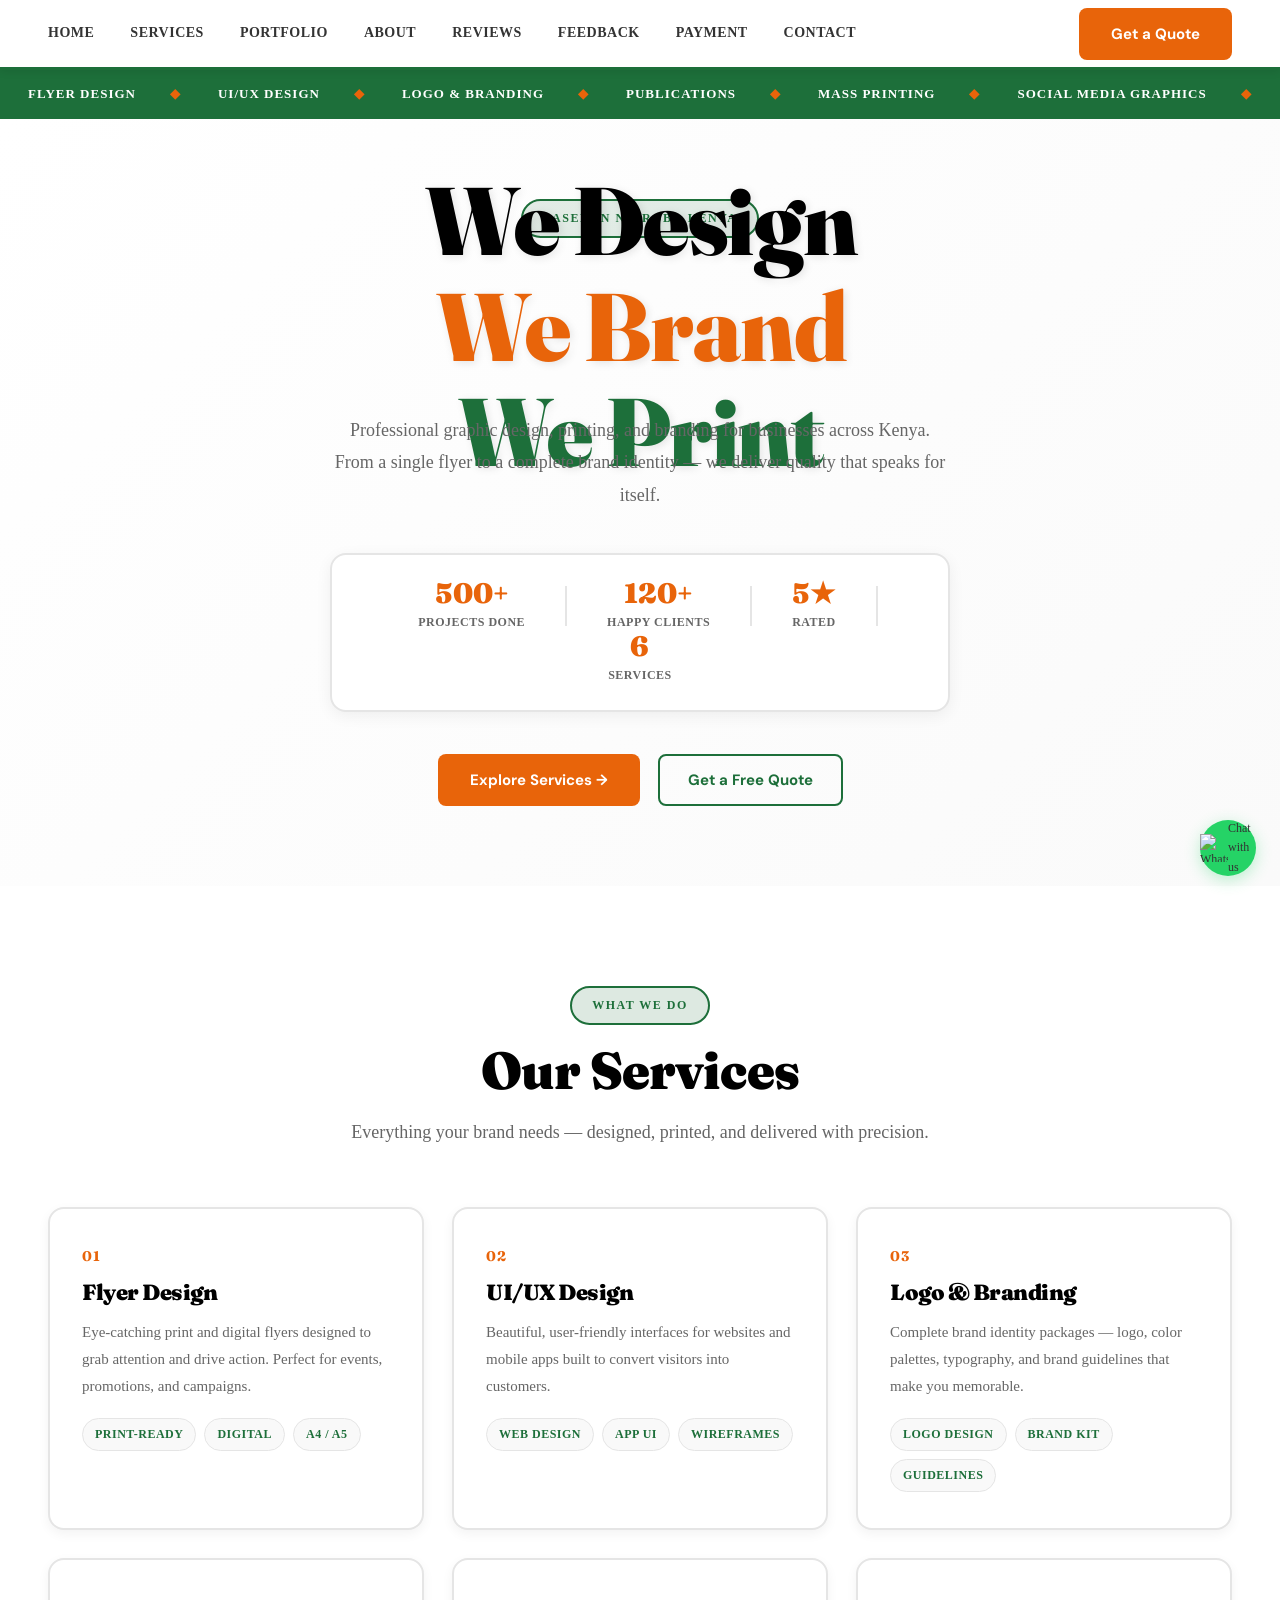
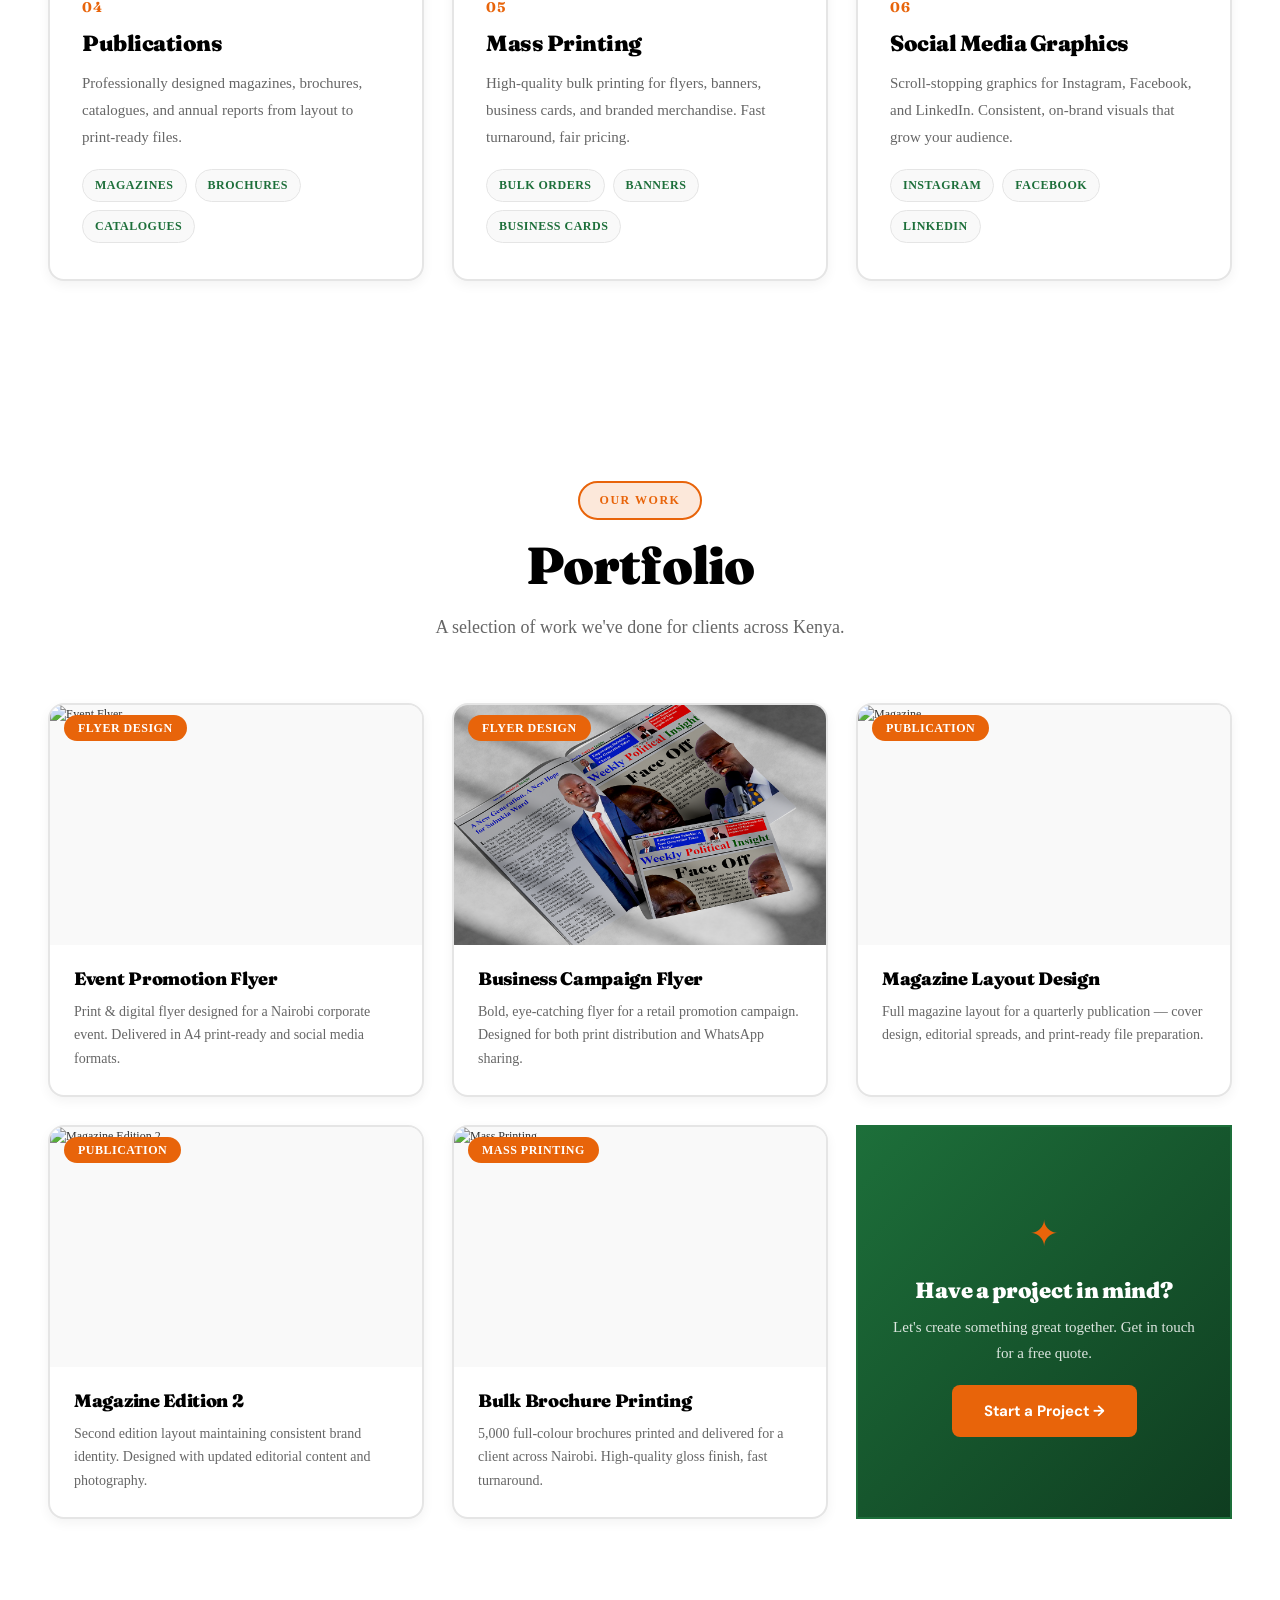
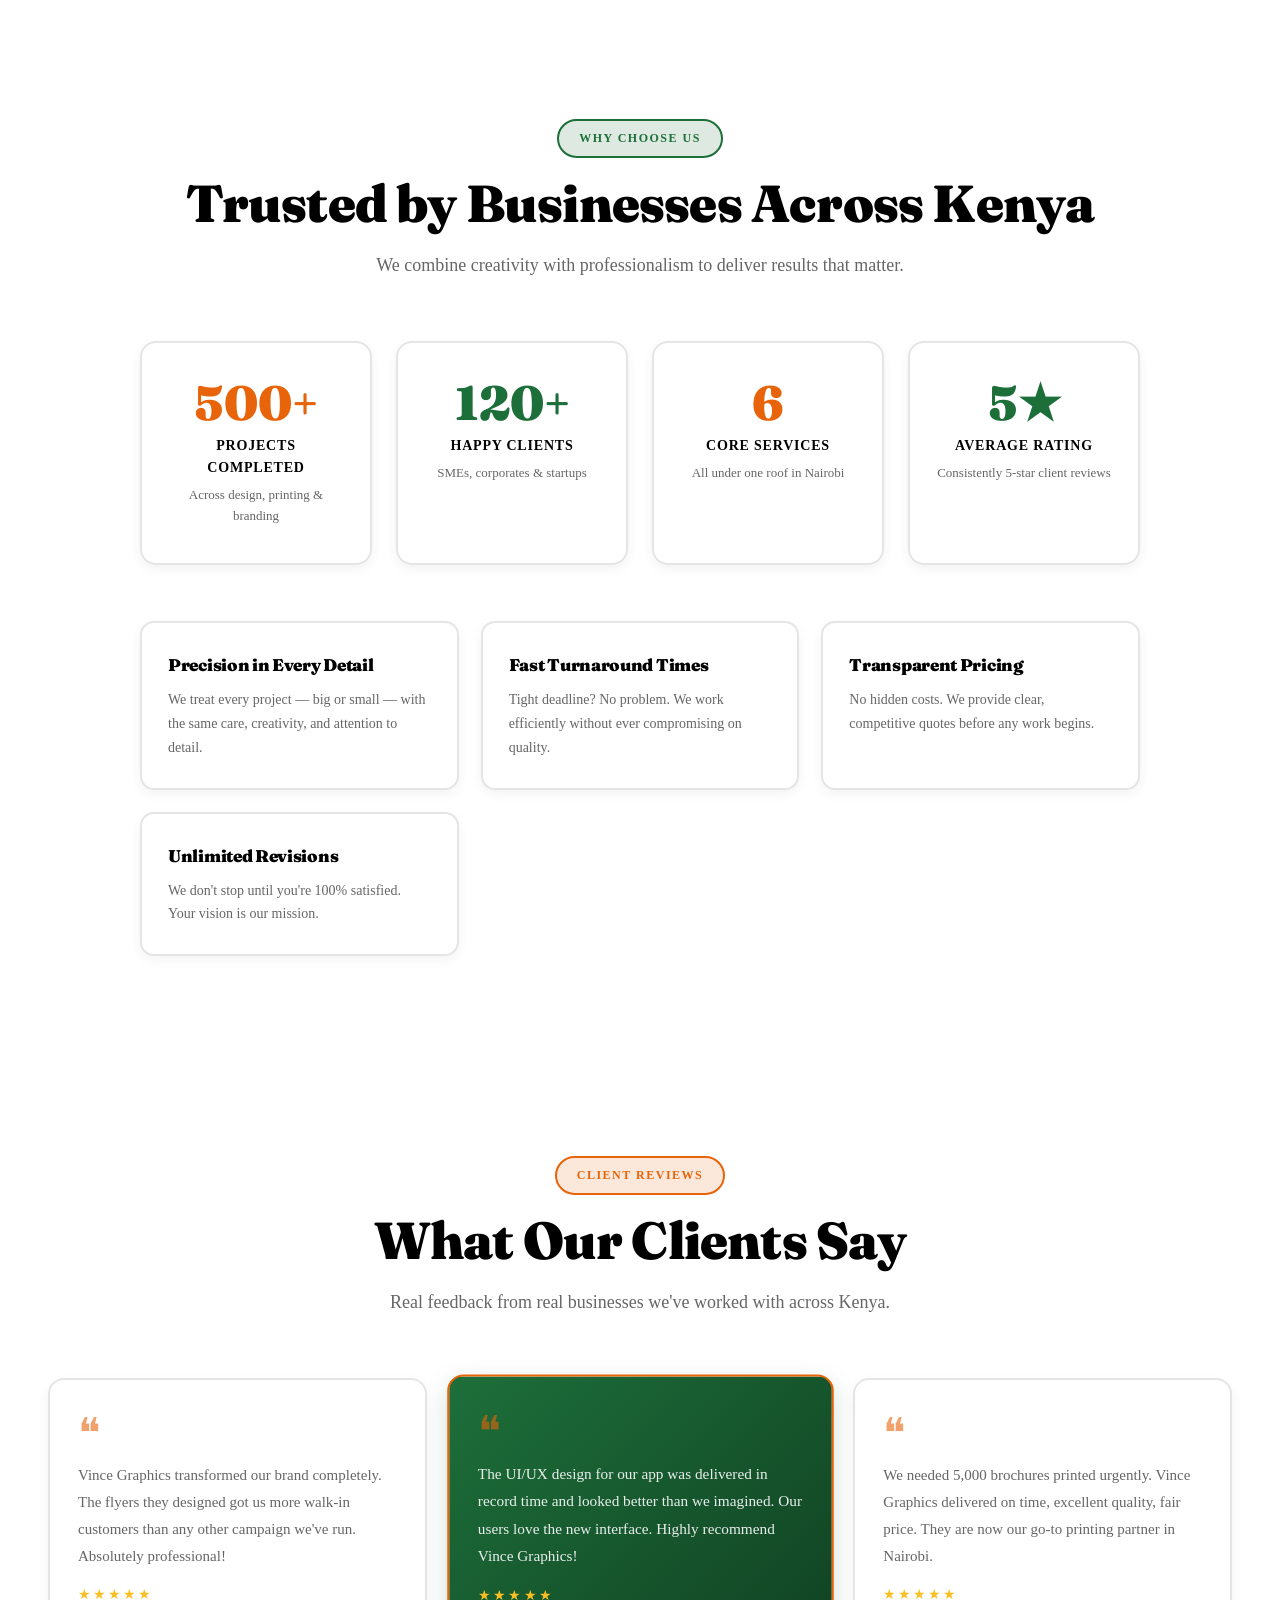
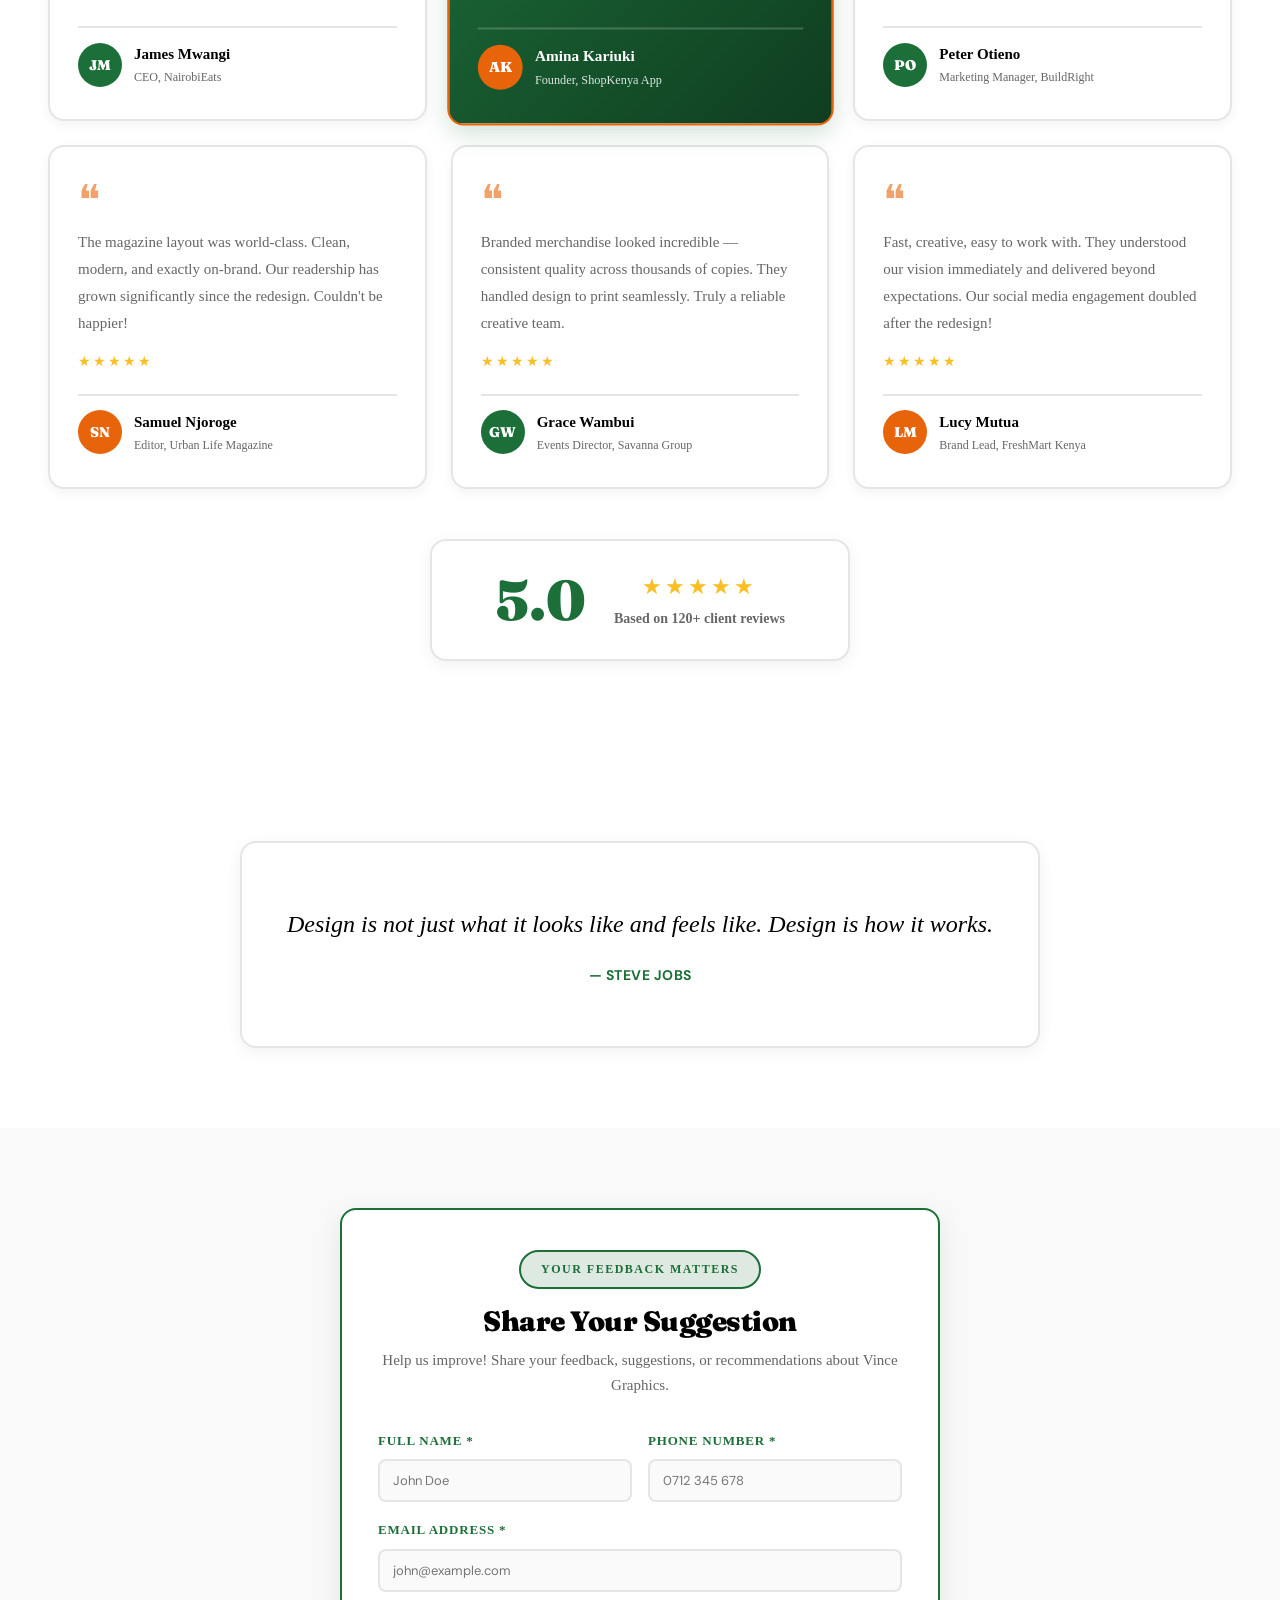
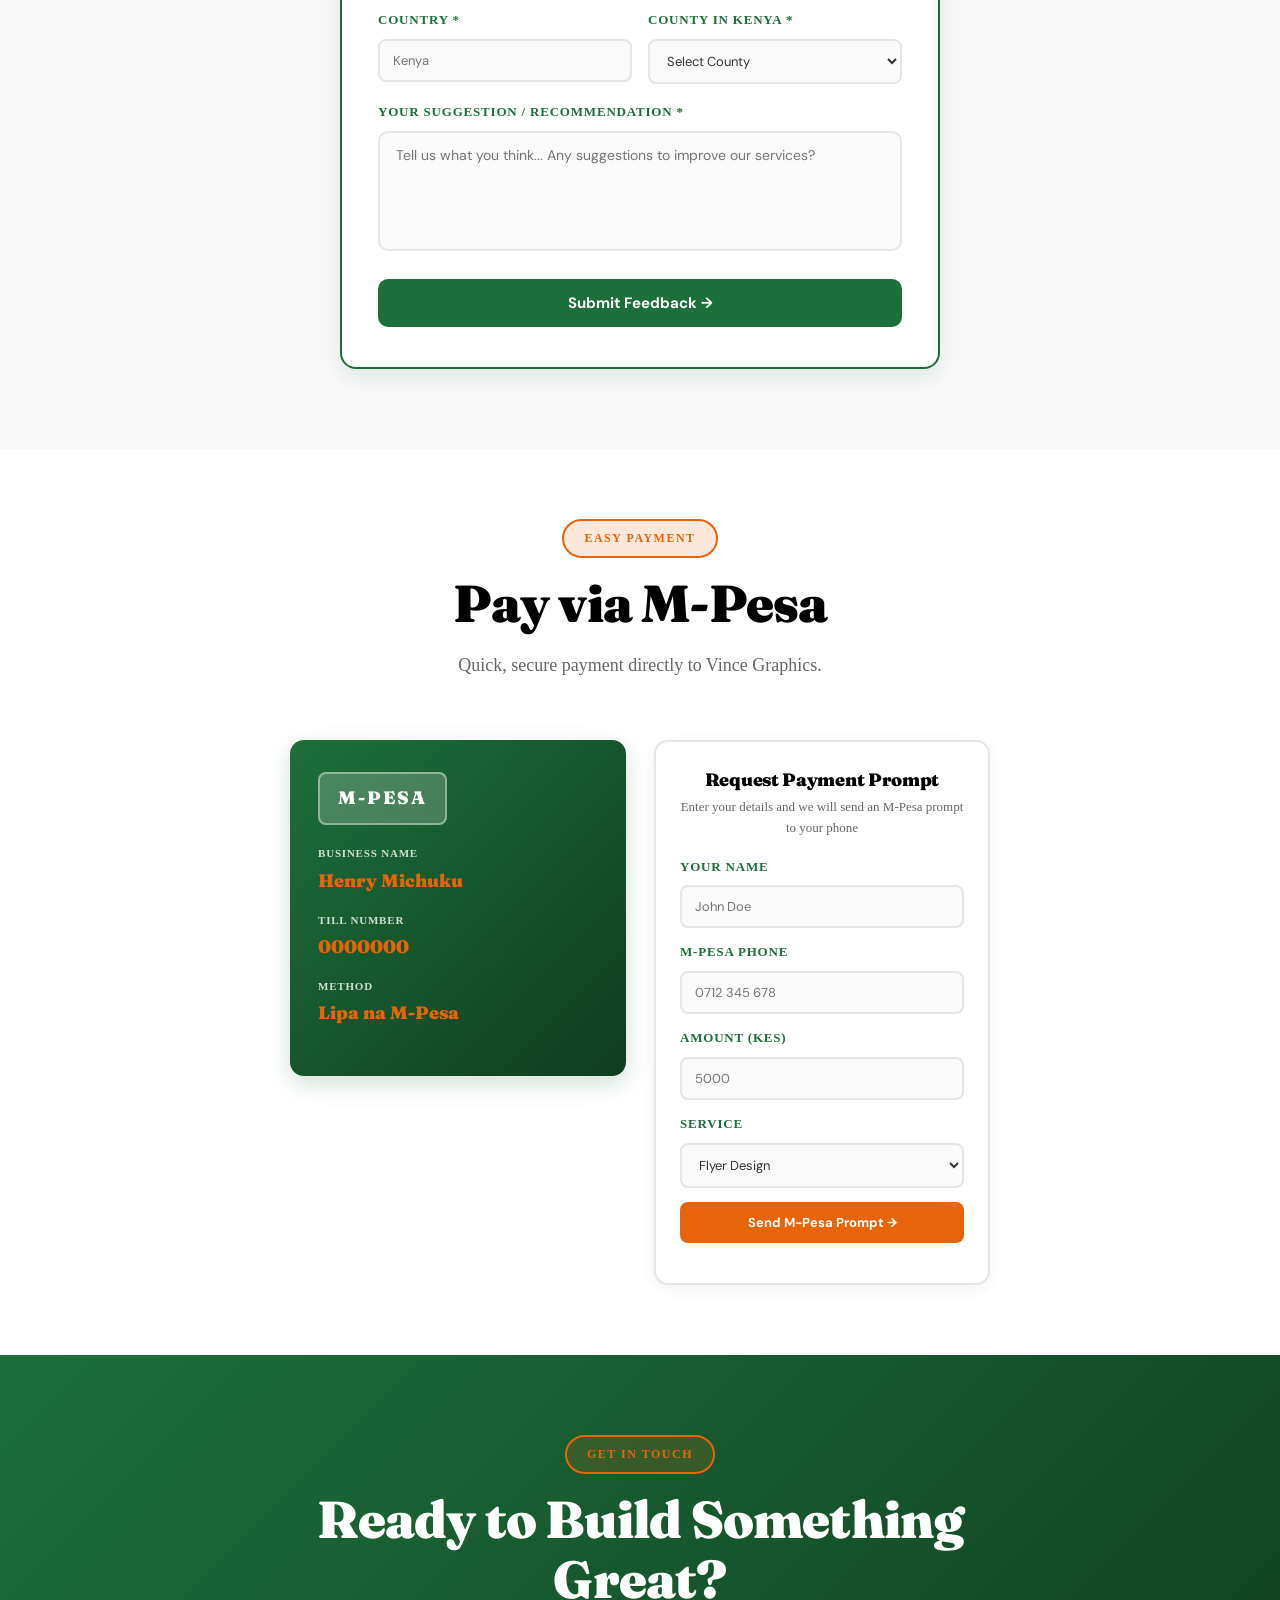
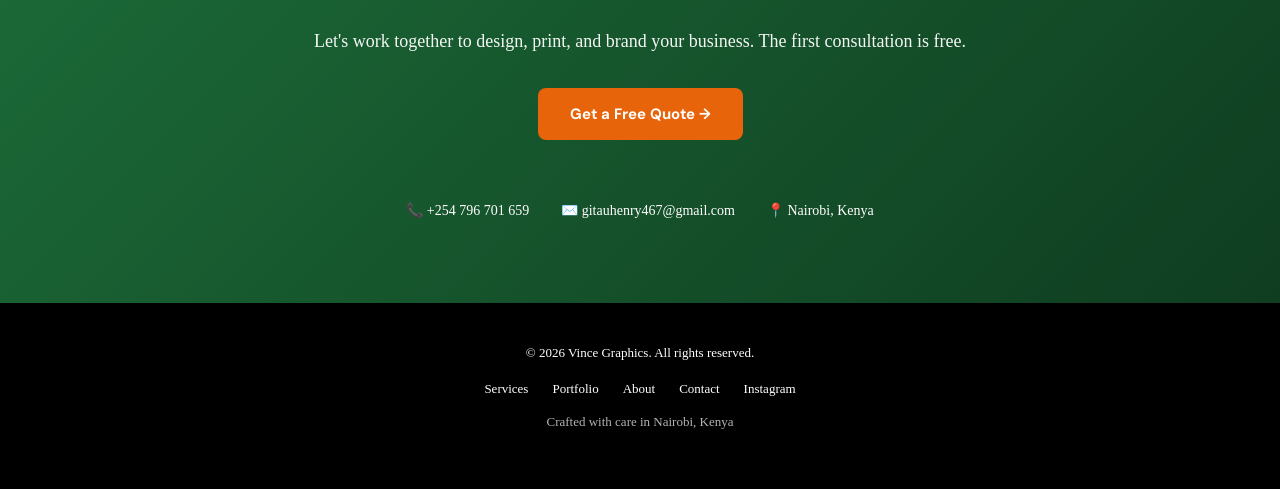
==== commit b5a2b4c3: "Add 3D rotating text hero, quote rotation section, and enhanced UI features" ====
--- a/index.html
+++ b/index.html
@@ -7,7 +7,7 @@
   <link rel="stylesheet" href="style.css" />
 </head>
 <body>
-
+  
   <!-- ========== NAV ========== -->
   <nav class="nav">
     <button class="hamburger" id="hamburger" onclick="toggleMenu()">
@@ -51,11 +51,16 @@
   <section class="home" id="home">
     <div class="home-inner">
       <div class="home-label">Based in Nairobi, Kenya</div>
-      <h1 class="home-title">
-        We <span class="c-orange">Design.</span><br>
-        We <span class="c-orange">Print.</span><br>
-        We <span class="c-green">Brand.</span>
-      </h1>
+      
+      <!-- 3D ROTATING TEXT SECTION -->
+      <div class="rotating-text-wrapper">
+        <h1 class="rotating-text" id="rotatingText">
+          <span class="text-part">We Design</span>
+          <span class="text-part">We Brand</span>
+          <span class="text-part">We Print</span>
+        </h1>
+      </div>
+
       <p class="home-sub">Professional graphic design, printing, and branding for businesses across Kenya. From a single flyer to a complete brand identity — we deliver quality that speaks for itself.</p>
 
       <div class="home-stats">
@@ -328,6 +333,16 @@
       <div>
         <div class="testi-score-stars">★★★★★</div>
         <div class="testi-score-label">Based on 120+ client reviews</div>
+      </div>
+    </div>
+  </section>
+
+  <!-- ========== QUOTE ROTATION SECTION ========== -->
+  <section class="quote-section" id="quotes">
+    <div class="quote-container">
+      <div class="quote-text" id="quoteDisplay">
+        <p class="quote-content" id="quoteContent">Design is not just what it looks like and feels like. Design is how it works.</p>
+        <p class="quote-author" id="quoteAuthor">— Steve Jobs</p>
       </div>
     </div>
   </section>
@@ -530,6 +545,57 @@
       if (!document.querySelector('.nav').contains(e.target)) closeMenu();
     });
 
+    // ---- 3D ROTATING TEXT ----
+    const rotatingText = document.getElementById('rotatingText');
+    let rotationDegree = 0;
+
+    function rotateText3D() {
+      rotationDegree += 0.5;
+      rotatingText.style.transform = `rotateY(${rotationDegree}deg) rotateX(${rotationDegree * 0.3}deg)`;
+      requestAnimationFrame(rotateText3D);
+    }
+
+    // Start animation
+    rotateText3D();
+
+    // ---- QUOTE ROTATION ----
+    const quotes = [
+      { text: "Design is not just what it looks like and feels like. Design is how it works.", author: "— Steve Jobs" },
+      { text: "The best design is the one that makes you smile because it's so simple.", author: "— Oscar Wilde" },
+      { text: "Every piece of work tells a story. We make sure yours is told beautifully.", author: "— Vince Graphics" },
+      { text: "Good design is invisible. It doesn't get in the way of the message.", author: "— Anonymous" },
+      { text: "Trust in the Lord with all your heart, and He will make your paths straight.", author: "— Proverbs 3:5-6" },
+      { text: "Commit to the Lord whatever you do, and He will establish your plans.", author: "— Proverbs 16:3" },
+      { text: "The Lord is my light and my salvation. Whom shall I fear?", author: "— Psalm 27:1" },
+      { text: "I can do all things through Christ who strengthens me.", author: "— Philippians 4:13" }
+    ];
+
+    let quoteIndex = 0;
+
+    function displayQuote() {
+      const quoteDisplay = document.getElementById('quoteDisplay');
+      const quoteContent = document.getElementById('quoteContent');
+      const quoteAuthor = document.getElementById('quoteAuthor');
+
+      // Fade out
+      quoteDisplay.style.opacity = '0';
+
+      setTimeout(() => {
+        quoteContent.textContent = quotes[quoteIndex].text;
+        quoteAuthor.textContent = quotes[quoteIndex].author;
+        quoteIndex = (quoteIndex + 1) % quotes.length;
+
+        // Fade in
+        quoteDisplay.style.opacity = '1';
+      }, 500);
+    }
+
+    // Display first quote
+    displayQuote();
+
+    // Rotate quote every 6 seconds
+    setInterval(displayQuote, 6000);
+
     // ---- SUGGESTION FORM ----
     function submitSuggestion(event) {
       event.preventDefault();
@@ -621,4 +687,4 @@
   </script>
 
 </body>
-</html>
+</html>
--- a/style.css
+++ b/style.css
@@ -1,7 +1,7 @@
 /* =============================================
    VINCE GRAPHICS — style.css
    White Background Theme
-   Fonts: Fraunces + DM Sans
+   Fonts: Times New Roman + Garamond (primary)
    Colors: Black #000000 | Green #1D6F3A | Orange #E8640A
 ============================================= */
 
@@ -23,16 +23,17 @@
 html { scroll-behavior: smooth; }
 
 body {
-  font-family: 'DM Sans', sans-serif;
+  font-family: 'Times New Roman', 'DM Sans', serif, sans-serif;
   background: var(--white);
   color: var(--text-dark);
   overflow-x: hidden;
   line-height: 1.6;
+  font-size: 12px;
 }
 
 a { text-decoration: none; color: inherit; }
 img { display: block; max-width: 100%; }
-h1, h2, h3, h4, h5 { font-family: 'Fraunces', serif; line-height: 1.15; }
+h1, h2, h3, h4, h5 { font-family: 'Garamond', 'Fraunces', serif; line-height: 1.15; }
 
 .c-orange { color: var(--orange); }
 .c-green  { color: var(--green); }
@@ -56,9 +57,9 @@
 }
 
 .btn-primary:hover {
-  background: #cf570a;
+  background: var(--green);
   transform: translateY(-2px);
-  box-shadow: 0 8px 24px rgba(232,100,10,0.3);
+  box-shadow: 0 8px 24px rgba(29,111,58,0.3);
 }
 
 .btn-secondary {
@@ -180,6 +181,39 @@
 }
 
 /* ============================================
+   3D ROTATING TEXT
+============================================ */
+.rotating-text-wrapper {
+  perspective: 1200px;
+  margin-bottom: 28px;
+  height: 120px;
+  display: flex;
+  align-items: center;
+  justify-content: center;
+}
+
+.rotating-text {
+  font-family: 'Garamond', 'Fraunces', serif;
+  font-size: clamp(48px, 8vw, 96px);
+  font-weight: 900;
+  line-height: 1.1;
+  letter-spacing: -1.5px;
+  color: var(--black);
+  transform-style: preserve-3d;
+  will-change: transform;
+  text-shadow: 2px 2px 8px rgba(0, 0, 0, 0.1);
+  animation: fadeUp 0.9s ease 0.15s both;
+}
+
+.rotating-text .text-part {
+  display: block;
+}
+
+.rotating-text .text-part:nth-child(1) { color: var(--black); }
+.rotating-text .text-part:nth-child(2) { color: var(--orange); }
+.rotating-text .text-part:nth-child(3) { color: var(--green); }
+
+/* ============================================
    HOME / HERO SECTION
 ============================================ */
 .home {
@@ -216,7 +250,7 @@
 }
 
 .home-title {
-  font-family: 'Fraunces', serif;
+  font-family: 'Garamond', 'Fraunces', serif;
   font-size: clamp(48px, 8vw, 96px);
   font-weight: 900;
   line-height: 1.1;
@@ -264,7 +298,7 @@
 }
 
 .hstat strong {
-  font-family: 'Fraunces', serif;
+  font-family: 'Garamond', 'Fraunces', serif;
   font-size: 28px;
   font-weight: 900;
   color: var(--orange);
@@ -335,7 +369,7 @@
 }
 
 .sec-title {
-  font-family: 'Fraunces', serif;
+  font-family: 'Garamond', 'Fraunces', serif;
   font-size: clamp(36px, 5vw, 52px);
   font-weight: 900;
   color: var(--black);
@@ -394,7 +428,7 @@
 .svc-card:hover::before { height: 100%; }
 
 .svc-num {
-  font-family: 'Fraunces', serif;
+  font-family: 'Garamond', 'Fraunces', serif;
   font-size: 14px;
   font-weight: 700;
   color: var(--orange);
@@ -403,7 +437,7 @@
 }
 
 .svc-card h3 {
-  font-family: 'Fraunces', serif;
+  font-family: 'Garamond', 'Fraunces', serif;
   font-size: 22px;
   font-weight: 900;
   color: var(--black);
@@ -494,7 +528,7 @@
 .port-info { padding: 24px 24px; }
 
 .port-info h4 {
-  font-family: 'Fraunces', serif;
+  font-family: 'Garamond', 'Fraunces', serif;
   font-size: 18px;
   font-weight: 900;
   color: var(--black);
@@ -528,7 +562,7 @@
 }
 
 .port-cta-inner h4 {
-  font-family: 'Fraunces', serif;
+  font-family: 'Garamond', 'Fraunces', serif;
   font-size: 22px;
   font-weight: 900;
   color: #fff;
@@ -565,7 +599,7 @@
 }
 
 .stat-num {
-  font-family: 'Fraunces', serif;
+  font-family: 'Garamond', 'Fraunces', serif;
   font-size: 48px;
   font-weight: 900;
   line-height: 1;
@@ -612,7 +646,7 @@
 }
 
 .why-title {
-  font-family: 'Fraunces', serif;
+  font-family: 'Garamond', 'Fraunces', serif;
   font-size: 17px;
   font-weight: 900;
   color: var(--black);
@@ -668,7 +702,7 @@
 .testi-featured .testi-author { border-top-color: rgba(255,255,255,0.2); }
 
 .testi-q {
-  font-family: 'Fraunces', serif;
+  font-family: 'Garamond', 'Fraunces', serif;
   font-size: 42px;
   color: var(--orange);
   opacity: 0.6;
@@ -696,7 +730,7 @@
   border-radius: 50%;
   display: flex; align-items: center; justify-content: center;
   font-weight: 900; font-size: 14px;
-  font-family: 'Fraunces', serif;
+  font-family: 'Garamond', 'Fraunces', serif;
   flex-shrink: 0;
   color: #fff;
 }
@@ -725,7 +759,7 @@
 }
 
 .testi-score-num   { 
-  font-family: 'Fraunces', serif; 
+  font-family: 'Garamond', 'Fraunces', serif; 
   font-size: 56px; 
   font-weight: 900; 
   color: var(--green); 
@@ -737,6 +771,49 @@
 .testi-score-label { font-size: 14px; color: var(--text-muted); font-weight: 700; }
 
 /* ============================================
+   QUOTE ROTATION SECTION
+============================================ */
+.quote-section {
+  padding: 80px 48px;
+  background: var(--white);
+  text-align: center;
+}
+
+.quote-container {
+  max-width: 800px;
+  margin: 0 auto;
+  background: var(--white);
+  border: 2px solid var(--border);
+  border-radius: 16px;
+  padding: 60px 40px;
+  box-shadow: 0 4px 16px rgba(0,0,0,0.06);
+}
+
+.quote-text {
+  transition: opacity 0.5s ease;
+  opacity: 1;
+}
+
+.quote-content {
+  font-family: 'Garamond', serif;
+  font-size: 24px;
+  font-weight: 400;
+  font-style: italic;
+  color: var(--black);
+  margin-bottom: 18px;
+  line-height: 1.8;
+}
+
+.quote-author {
+  font-family: 'DM Sans', sans-serif;
+  font-size: 14px;
+  font-weight: 700;
+  color: var(--green);
+  letter-spacing: 0.5px;
+  text-transform: uppercase;
+}
+
+/* ============================================
    SUGGESTION FORM
 ============================================ */
 .suggestion-section {
@@ -756,7 +833,7 @@
 }
 
 .suggestion-title {
-  font-family: 'Fraunces', serif;
+  font-family: 'Garamond', 'Fraunces', serif;
   font-size: 28px;
   font-weight: 900;
   color: var(--black);
@@ -904,7 +981,7 @@
 .mpesa-logo-badge {
   background: rgba(255,255,255,0.2);
   color: #fff;
-  font-family: 'Fraunces', serif;
+  font-family: 'Garamond', 'Fraunces', serif;
   font-size: 18px;
   font-weight: 900;
   padding: 10px 18px;
@@ -931,7 +1008,7 @@
 }
 
 .mpesa-value {
-  font-family: 'Fraunces', serif;
+  font-family: 'Garamond', 'Fraunces', serif;
   font-size: 18px;
   font-weight: 900;
   color: var(--orange);
@@ -946,7 +1023,7 @@
 }
 
 .mpesa-form h3 {
-  font-family: 'Fraunces', serif;
+  font-family: 'Garamond', 'Fraunces', serif;
   font-size: 18px;
   font-weight: 900;
   color: var(--black);
@@ -1000,75 +1077,60 @@
   width: 100%;
 }
 
-.btn-pay:hover { 
-  background: #cf570a;
+.btn-pay:hover {
+  background: var(--green);
   transform: translateY(-2px);
-  box-shadow: 0 6px 16px rgba(232,100,10,0.3);
-}
-
-.pay-msg { 
-  margin-top: 12px; 
-  font-size: 12px; 
-  line-height: 1.6; 
-  min-height: 18px; 
+  box-shadow: 0 6px 16px rgba(29,111,58,0.2);
+}
+
+.pay-msg {
+  margin-top: 12px;
+  font-size: 12px;
   font-weight: 600;
 }
 
 /* ============================================
-   CTA
+   CTA SECTION
 ============================================ */
 .cta {
-  background: linear-gradient(135deg, var(--black) 0%, #1a1a1a 100%);
+  background: linear-gradient(135deg, var(--green) 0%, #0f3d20 100%);
+  color: #fff;
+  padding: 80px 48px;
   text-align: center;
-  padding: 90px 48px;
-  position: relative;
-  overflow: hidden;
-  color: #fff;
-}
-
-.cta-inner { position: relative; z-index: 1; }
-
-.cta h2 {
-  font-family: 'Fraunces', serif;
-  font-size: clamp(32px, 6vw, 52px);
-  font-weight: 900;
-  color: #fff;
-  margin-bottom: 18px;
+}
+
+.cta-inner { max-width: 700px; margin: 0 auto; }
+
+.cta-inner h2 {
+  font-family: 'Garamond', 'Fraunces', serif;
+  font-size: clamp(32px, 5vw, 52px);
+  font-weight: 900;
+  margin-bottom: 16px;
   letter-spacing: -0.8px;
 }
 
-.cta p {
-  color: rgba(255,255,255,0.8);
-  font-size: 17px;
-  max-width: 580px;
-  margin: 0 auto 36px;
-  line-height: 1.8;
-}
-
-.cta-btn { font-size: 15px; padding: 14px 36px; }
+.cta-inner p {
+  font-size: 18px;
+  margin-bottom: 32px;
+  line-height: 1.7;
+  opacity: 0.95;
+}
+
+.cta-btn { margin-bottom: 36px; }
 
 .contact-row {
   display: flex;
-  gap: 16px;
   justify-content: center;
+  gap: 32px;
   flex-wrap: wrap;
-  margin-top: 32px;
+  margin-top: 24px;
+  font-size: 14px;
 }
 
 .contact-item {
-  font-size: 14px;
-  color: rgba(255,255,255,0.75);
-  font-weight: 600;
-  padding: 10px 24px;
-  border: 2px solid rgba(255,255,255,0.2);
-  border-radius: 50px;
-  transition: all 0.3s;
-}
-
-.contact-item:hover { 
-  border-color: var(--orange); 
-  color: var(--orange);
-  background: rgba(232,100,10,0.1);
+  display: flex;
+  align-items: center;
+  gap: 8px;
 }
 
 /* ============================================
@@ -1076,143 +1138,114 @@
 ============================================ */
 .footer {
   background: var(--black);
+  color: #fff;
   padding: 40px 48px;
-  display: grid;
-  grid-template-columns: 1fr auto 1fr;
-  align-items: center;
+  text-align: center;
+  font-size: 13px;
+}
+
+.footer p { margin-bottom: 16px; }
+
+.footer-links {
+  display: flex;
+  justify-content: center;
   gap: 24px;
-  border-top: 3px solid var(--orange);
-}
-
-.footer-left p { 
-  font-size: 12px; 
-  color: rgba(255,255,255,0.6); 
-  margin-top: 6px; 
-  letter-spacing: 0.8px; 
-  text-transform: uppercase;
-}
-
-.footer-links { display: flex; gap: 28px; justify-content: center; }
+  margin-bottom: 12px;
+  flex-wrap: wrap;
+}
 
 .footer-links a {
-  font-size: 13px;
-  color: rgba(255,255,255,0.7);
-  font-weight: 700;
-  text-transform: uppercase;
-  letter-spacing: 0.5px;
+  color: #fff;
   transition: color 0.3s;
+  font-weight: 500;
 }
 
 .footer-links a:hover { color: var(--orange); }
 
-.footer-copy { 
-  font-size: 12px; 
-  color: rgba(255,255,255,0.5); 
-  text-align: right;
-}
-
-/* ============================================
-   WHATSAPP
+.footer-copy { opacity: 0.7; }
+
+/* ============================================
+   WHATSAPP BUTTON
 ============================================ */
 .whatsapp-btn {
   position: fixed;
-  bottom: 32px; right: 32px;
+  bottom: 24px;
+  right: 24px;
+  width: 56px;
+  height: 56px;
   background: #25D366;
-  color: #fff;
+  border-radius: 50%;
   display: flex;
   align-items: center;
-  gap: 10px;
-  padding: 13px 22px;
-  border-radius: 50px;
-  font-size: 14px;
-  font-weight: 700;
-  box-shadow: 0 8px 24px rgba(37,211,102,0.35);
-  z-index: 999;
-  transition: all 0.3s;
-  border: none;
+  justify-content: center;
   cursor: pointer;
-}
-
-.whatsapp-btn img { width: 22px; height: 22px; }
-
-.whatsapp-btn:hover { 
-  transform: scale(1.08);
-  box-shadow: 0 12px 32px rgba(37,211,102,0.45);
+  z-index: 99;
+  box-shadow: 0 4px 16px rgba(37, 211, 102, 0.3);
+  transition: all 0.3s;
+}
+
+.whatsapp-btn:hover {
+  transform: scale(1.1);
+  box-shadow: 0 8px 24px rgba(37, 211, 102, 0.4);
+}
+
+.whatsapp-btn img {
+  width: 28px;
+  height: 28px;
 }
 
 /* ============================================
    RESPONSIVE
 ============================================ */
 @media (max-width: 768px) {
-  .nav { 
-    padding: 0 20px; 
-    height: 60px;
+  .nav {
+    padding: 0 24px;
+  }
+
+  .nav-links {
+    position: absolute;
+    top: 70px;
+    left: 0;
+    right: 0;
+    flex-direction: column;
+    gap: 0;
+    background: var(--white);
+    border-bottom: 3px solid var(--green);
+    max-height: 0;
+    overflow: hidden;
+    transition: max-height 0.3s;
+  }
+
+  .nav-links.open {
+    max-height: 500px;
+  }
+
+  .nav-links a {
+    padding: 16px 24px;
+    text-align: left;
+    border-bottom: 1px solid var(--border);
   }
 
   .hamburger { display: flex; }
   .nav-desktop-cta { display: none; }
-
-  .nav-links {
-    position: absolute;
-    top: 100%; left: 0; width: 100%;
-    background: var(--white);
-    flex-direction: column;
-    align-items: stretch;
-    gap: 0;
-    max-height: 0;
-    overflow: hidden;
-    transition: max-height 0.4s ease, padding 0.3s;
-    border-top: 2px solid var(--green);
-    border-bottom: 2px solid var(--border);
-    padding: 0;
-  }
-
-  .nav-links.open { max-height: 500px; padding: 10px 0 14px; }
-
-  .nav-links a {
-    display: block;
-    padding: 16px 24px;
-    font-size: 13px;
-    color: var(--text-dark);
-    border-bottom: 1px solid var(--border);
-  }
-
-  .nav-links a::after { display: none; }
-  .nav-links a:hover  { 
-    background: rgba(29,111,58,0.08); 
-    color: var(--green); 
-  }
-
-  .nav-mobile-cta { display: block; margin: 12px 20px 4px; text-align: center; }
-
-  .home { padding: 60px 20px; min-height: 70vh; }
-  .home-stats { padding: 18px 20px; gap: 0; }
-  .hstat { padding: 0 16px; }
-  .hstat strong { font-size: 24px; }
-
-  .section { padding: 60px 20px; }
-  .suggestion-section { padding: 60px 20px; }
-  .mpesa-section { padding: 60px 20px; }
-
-  .mpesa-wrap { grid-template-columns: 1fr; gap: 20px; }
-  .mpesa-form-row { grid-template-columns: 1fr; }
-
-  .cta { padding: 60px 20px; }
-  .footer { grid-template-columns: 1fr; text-align: center; padding: 28px 20px; gap: 18px; }
-  .footer-copy { text-align: center; }
-
-  .whatsapp-btn span { display: none; }
-  .whatsapp-btn { padding: 13px; border-radius: 50%; width: 50px; height: 50px; justify-content: center; }
-
+  .nav-mobile-cta { display: block; }
+
+  .home { padding: 60px 24px; }
+  .section { padding: 60px 24px; }
+  .mpesa-wrap { grid-template-columns: 1fr; }
   .form-row { grid-template-columns: 1fr; }
+  .contact-row { flex-direction: column; gap: 16px; }
+  .home-stats { flex-direction: column; }
 }
 
 @media (max-width: 480px) {
-  .home-title { font-size: 44px; letter-spacing: -0.8px; }
-  .testi-featured { transform: scale(1); }
-  .home-stats { flex-direction: column; gap: 12px; }
-  .hstat-divider { width: 80%; height: 2px; margin: 12px 0; }
-  .sec-title { font-size: 28px; }
-  .stats-row { grid-template-columns: 1fr; }
-  .footer-links { flex-direction: column; gap: 12px; }
-}
+  body { font-size: 11px; }
+  .home { padding: 40px 16px; }
+  .section { padding: 40px 16px; }
+  .nav { padding: 0 16px; }
+  .nav-links a { padding: 12px 16px; }
+  .quote-container { padding: 40px 24px; }
+  .quote-content { font-size: 18px; }
+  .sec-title { font-size: clamp(24px, 5vw, 36px); }
+  .whatsapp-btn { width: 48px; height: 48px; bottom: 16px; right: 16px; }
+}
